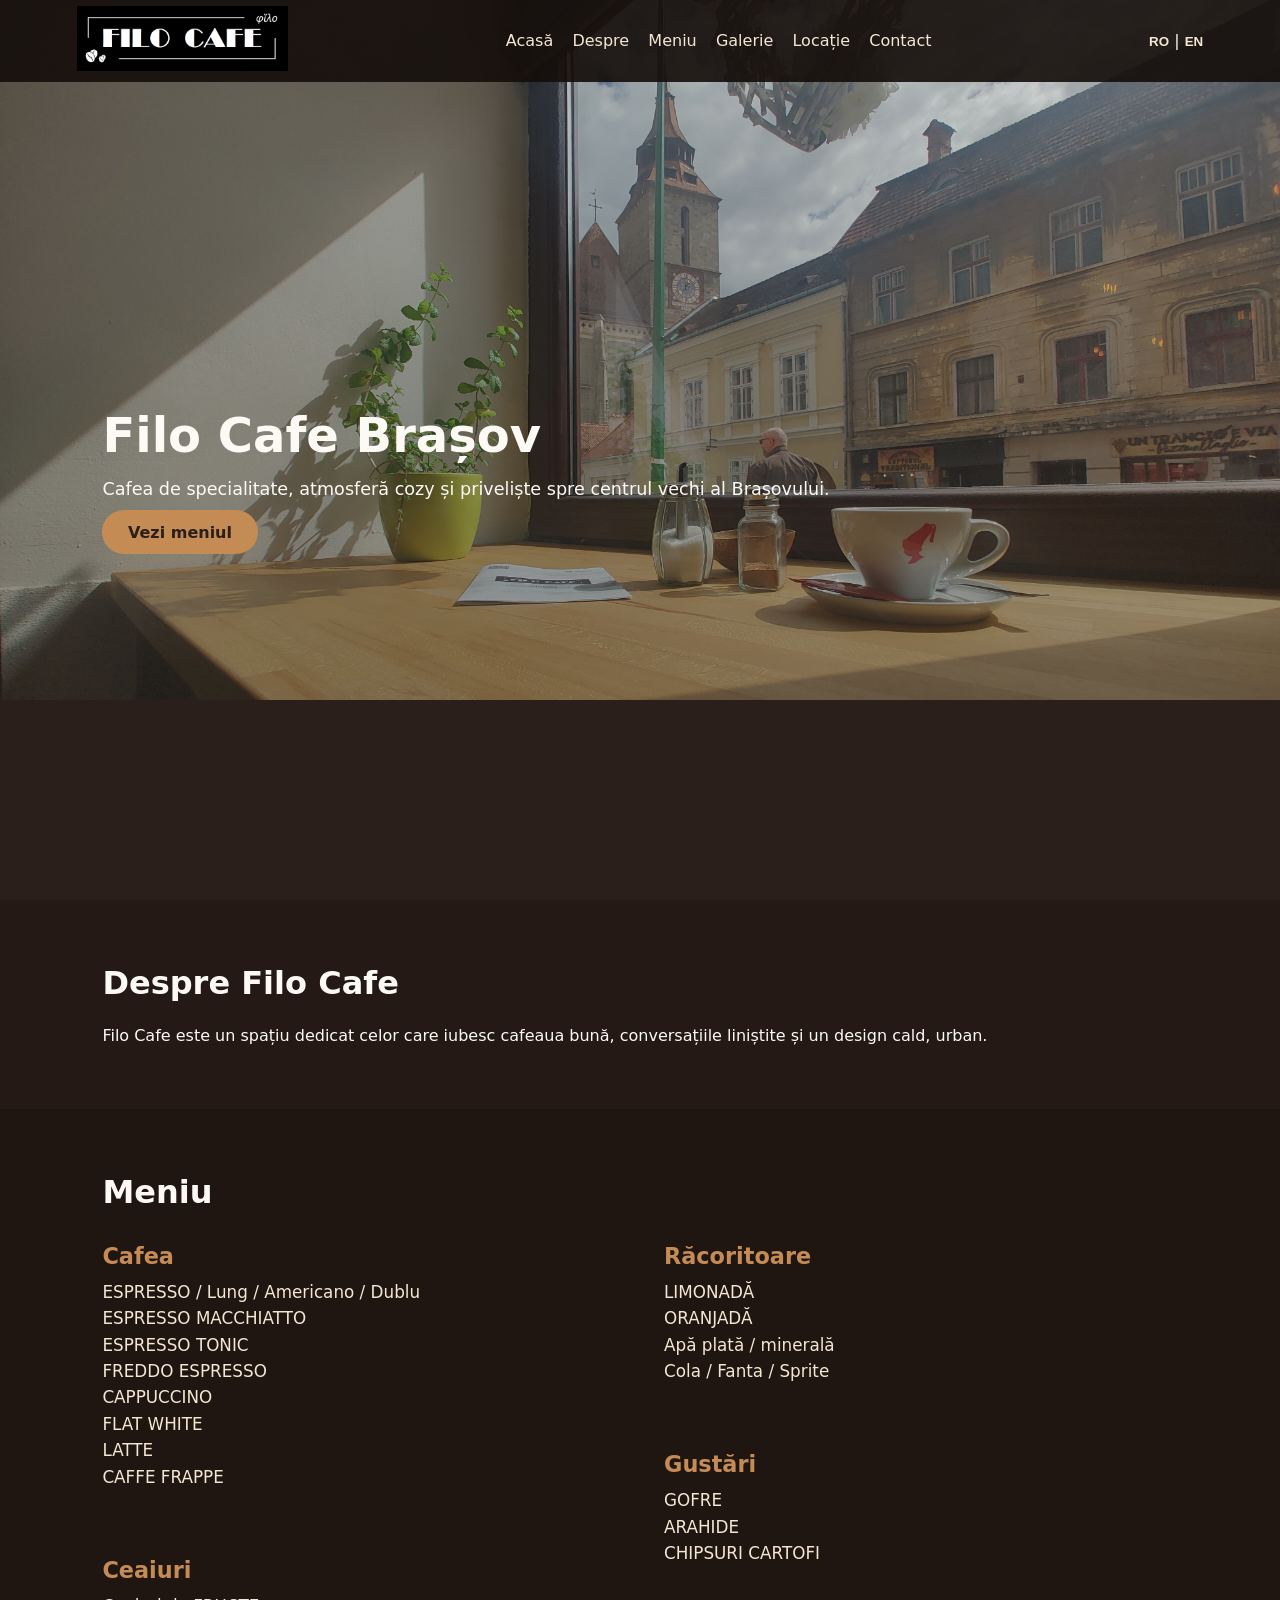
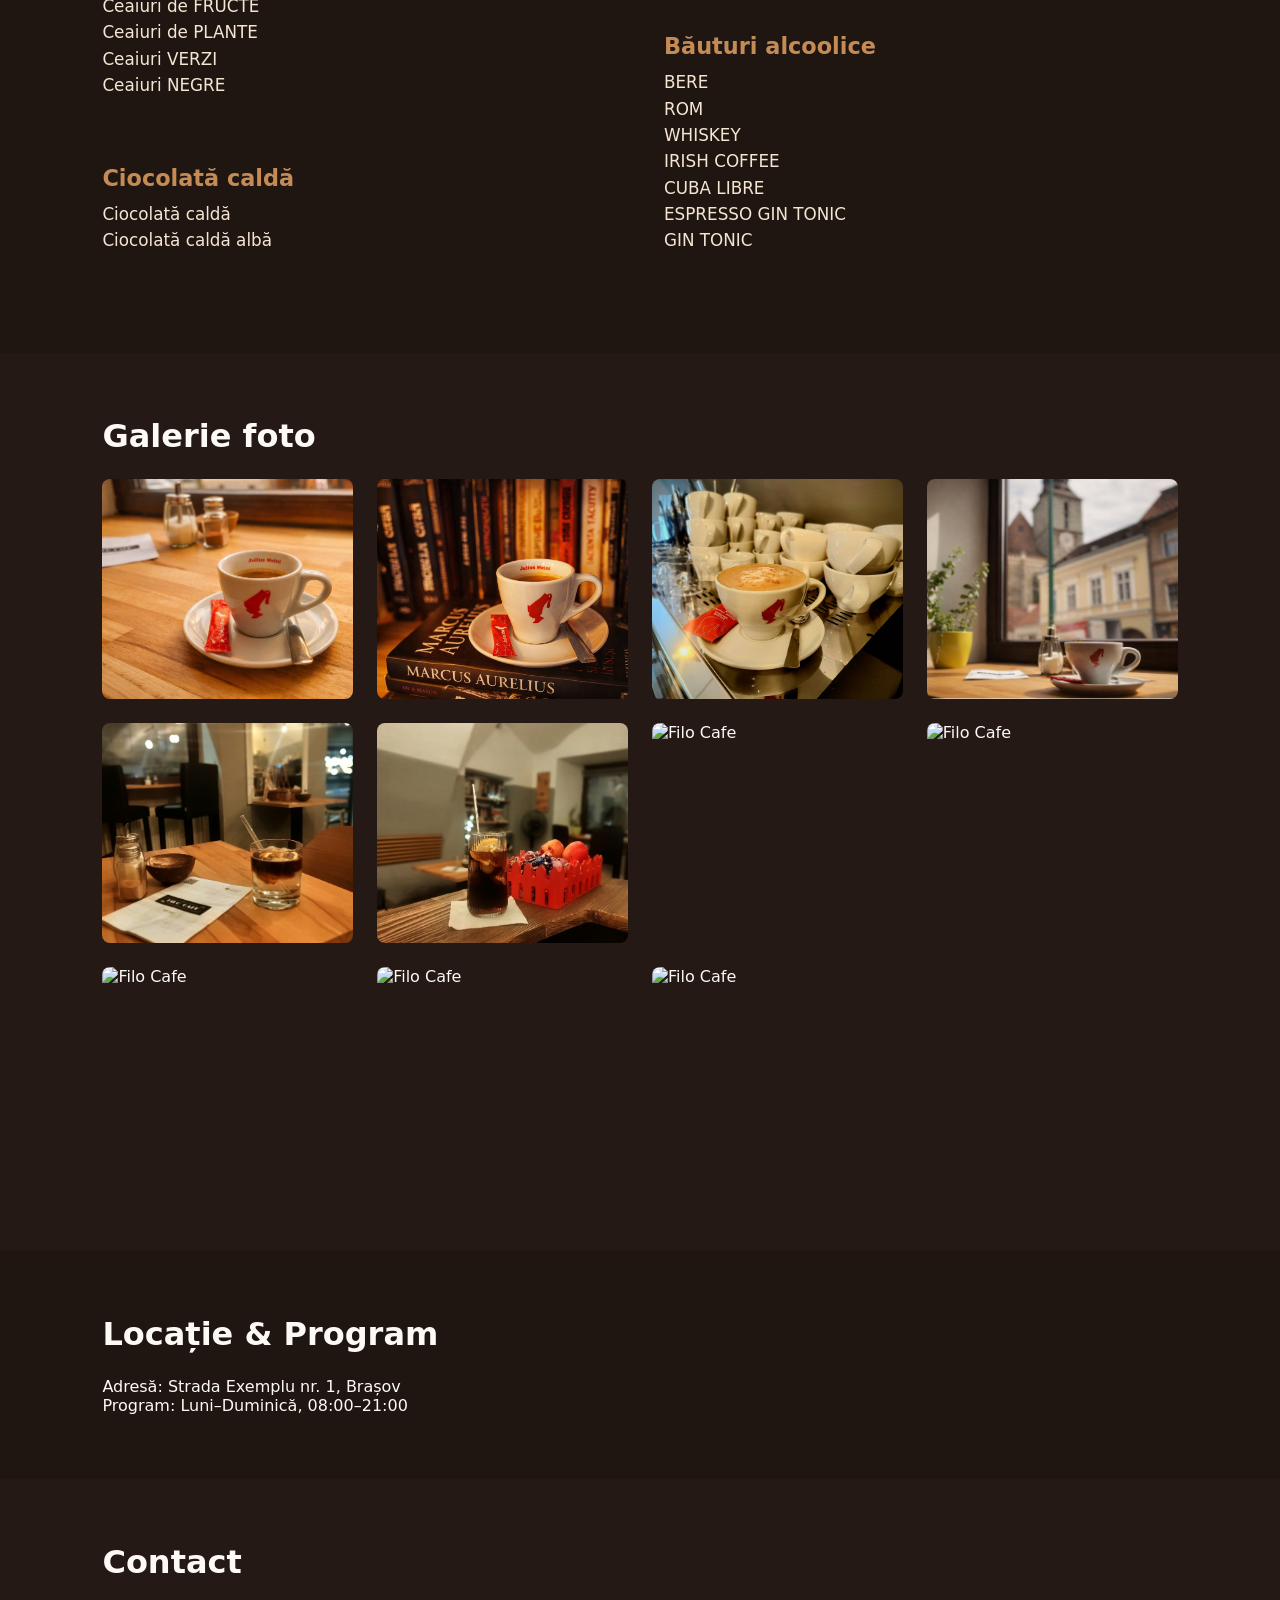
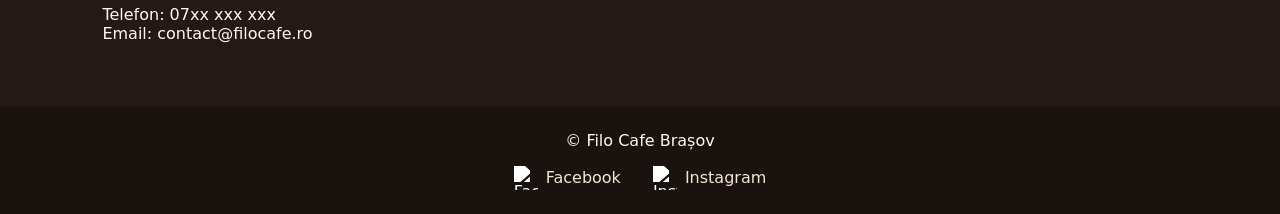
==== index.html @ 7cdb4937 "Add files via upload" ====
<!DOCTYPE html>
<html lang="ro">
<head>
  <meta charset="UTF-8">
  <title>Filo Cafe Brașov</title>
  <meta name="viewport" content="width=device-width, initial-scale=1.0">
  <link rel="stylesheet" href="style.css">
</head>

<body>
  <!-- NAVBAR -->
  <header class="navbar">
    <div class="logo">
      <img src="logo.png" alt="Filo Cafe">
    </div>

    <nav>
      <ul>
        <li><a href="#hero" data-i18n="nav_home">Acasă</a></li>
        <li><a href="#about" data-i18n="nav_about">Despre</a></li>
        <li><a href="#menu" data-i18n="nav_menu">Meniu</a></li>
        <li><a href="#gallery" data-i18n="nav_gallery">Galerie</a></li>
        <li><a href="#location" data-i18n="nav_location">Locație</a></li>
        <li><a href="#contact" data-i18n="nav_contact">Contact</a></li>
      </ul>
    </nav>

    <div class="lang-switch">
      <button id="lang-ro">RO</button> |
      <button id="lang-en">EN</button>
    </div>
  </header>

  <!-- HERO -->
  <section id="hero" class="hero">
    <div class="hero-content">
      <h1 data-i18n="hero_title">Filo Cafe Brașov</h1>
      <p data-i18n="hero_subtitle">
        Cafea de specialitate, atmosferă cozy și priveliște spre centrul vechi al Brașovului.
      </p>
      <a href="#menu" class="btn" data-i18n="cta_button">Vezi meniul</a>
    </div>
  </section>

  <!-- DESPRE -->
  <section id="about" class="section">
    <h2 data-i18n="about_title">Despre Filo Cafe</h2>
    <p data-i18n="about_text">
      Filo Cafe este un spațiu dedicat celor care iubesc cafeaua bună, conversațiile liniștite
      și un design cald, urban.
    </p>
  </section>

  <!-- MENIU — COMPLET, PE DOUĂ COLOANE -->
  <section id="menu" class="section">
    <h2 data-i18n="menu_title">Meniu</h2>

    <div class="menu-columns">

      <!-- COLONNA 1 -->
      <div class="menu-column">

        <!-- CAFEA -->
        <div class="menu-category">
          <h3 data-i18n="menu_coffee">Cafea</h3>
          <ul>
            <li data-i18n="coffee_espresso">ESPRESSO / Lung / Americano / Dublu</li>
            <li data-i18n="coffee_macchiato">ESPRESSO MACCHIATTO</li>
            <li data-i18n="coffee_tonic">ESPRESSO TONIC</li>
            <li data-i18n="coffee_freddo">FREDDO ESPRESSO</li>
            <li data-i18n="coffee_cappuccino">CAPPUCCINO</li>
            <li data-i18n="coffee_flatwhite">FLAT WHITE</li>
            <li data-i18n="coffee_latte">LATTE</li>
            <li data-i18n="coffee_frappe">CAFFE FRAPPE</li>
          </ul>
        </div>

        <!-- CEAIURI -->
        <div class="menu-category">
          <h3 data-i18n="menu_tea">Ceaiuri</h3>
          <ul>
            <li data-i18n="tea_fruit">Ceaiuri de FRUCTE</li>
            <li data-i18n="tea_plants">Ceaiuri de PLANTE</li>
            <li data-i18n="tea_green">Ceaiuri VERZI</li>
            <li data-i18n="tea_black">Ceaiuri NEGRE</li>
          </ul>
        </div>

        <!-- CIOCOLATA CALDA -->
        <div class="menu-category">
          <h3 data-i18n="menu_chocolate">Ciocolată caldă</h3>
          <ul>
            <li data-i18n="choc_normal">Ciocolată caldă</li>
            <li data-i18n="choc_white">Ciocolată caldă albă</li>
          </ul>
        </div>

      </div>

      <!-- COLONNA 2 -->
      <div class="menu-column">

        <!-- RACORITOARE -->
        <div class="menu-category">
          <h3 data-i18n="menu_softdrinks">Răcoritoare</h3>
          <ul>
            <li data-i18n="soft_lemonade">LIMONADĂ</li>
            <li data-i18n="soft_orange">ORANJADĂ</li>
            <li data-i18n="soft_water">Apă plată / minerală</li>
            <li data-i18n="soft_soda">Cola / Fanta / Sprite</li>
          </ul>
        </div>

        <!-- GUSTARI -->
        <div class="menu-category">
          <h3 data-i18n="menu_snacks">Gustări</h3>
          <ul>
            <li data-i18n="snack_gofre">GOFRE</li>
            <li data-i18n="snack_arahide">ARAHIDE</li>
            <li data-i18n="snack_chips">CHIPSURI CARTOFI</li>
          </ul>
        </div>

        <!-- BAUTURI ALCOOLICE -->
        <div class="menu-category">
          <h3 data-i18n="menu_alcohol">Băuturi alcoolice</h3>
          <ul>
            <li data-i18n="alcohol_beer">BERE</li>
            <li data-i18n="alcohol_rum">ROM</li>
            <li data-i18n="alcohol_whiskey">WHISKEY</li>
            <li data-i18n="alcohol_irishcoffee">IRISH COFFEE</li>
            <li data-i18n="alcohol_cubalibre">CUBA LIBRE</li>
            <li data-i18n="alcohol_espressogintonic">ESPRESSO GIN TONIC</li>
            <li data-i18n="alcohol_gintonic">GIN TONIC</li>
          </ul>
        </div>

      </div>

    </div>
  </section>

  <!-- GALERIE -->
  <section id="gallery" class="section">
    <h2 data-i18n="gallery_title">Galerie foto</h2>

    <div class="gallery-grid">
      <img src="gallery1.jpg" class="gallery-item" alt="Filo Cafe">
      <img src="gallery2.jpg" class="gallery-item" alt="Filo Cafe">
      <img src="gallery3.jpg" class="gallery-item" alt="Filo Cafe">
      <img src="gallery4.jpg" class="gallery-item" alt="Filo Cafe">
      <img src="gallery5.jpg" class="gallery-item" alt="Filo Cafe">
      <img src="gallery6.jpg" class="gallery-item" alt="Filo Cafe">
      <img src="gallery7.jpg" class="gallery-item" alt="Filo Cafe">
      <img src="gallery8.jpg" class="gallery-item" alt="Filo Cafe">
      <img src="gallery9.jpg" class="gallery-item" alt="Filo Cafe">
      <img src="gallery10.jpg" class="gallery-item" alt="Filo Cafe">
      <img src="gallery11.jpg" class="gallery-item" alt="Filo Cafe">
    </div>

    <div id="lightbox" class="lightbox">
      <img id="lightbox-img" src="" alt="">
    </div>
  </section>

  <!-- LOCAȚIE -->
  <section id="location" class="section">
    <h2 data-i18n="location_title">Locație & Program</h2>
    <p data-i18n="location_address">Adresă: Strada Exemplu nr. 1, Brașov</p>
    <p data-i18n="location_schedule">Program: Luni–Duminică, 08:00–21:00</p>
  </section>

  <!-- CONTACT -->
  <section id="contact" class="section">
    <h2 data-i18n="contact_title">Contact</h2>
    <p data-i18n="contact_phone">Telefon: 07xx xxx xxx</p>
    <p data-i18n="contact_email">Email: contact@filocafe.ro</p>
  </section>

  <!-- FOOTER -->
  <footer class="footer">
    <p>&copy; Filo Cafe Brașov</p>

    <div class="social-links">
      <a href="https://facebook.com/filocafe" target="_blank" class="social-icon">
        <img src="facebook.png" alt="Facebook">
        <span data-i18n="social_facebook">Facebook</span>
      </a>

      <a href="https://instagram.com/filocafe" target="_blank" class="social-icon">
        <img src="instagram.png" alt="Instagram">
        <span data-i18n="social_instagram">Instagram</span>
      </a>
    </div>
  </footer>

  <script src="script.js"></script>
</body>
</html>
---- style.css ----
:root {
  --espresso: #2a1f1a;
  --caramel: #c58b55;
  --crema: #f5e6d3;
  --text: #fdfaf5;
}

* {
  margin: 0;
  padding: 0;
  box-sizing: border-box;
}

body {
  font-family: system-ui, sans-serif;
  background: var(--espresso);
  color: var(--text);
}

/* NAVBAR � �nal?ime redusa */
.navbar {
  position: fixed;
  top: 0;
  width: 100%;
  padding: 0.4rem 6vw;
  display: flex;
  justify-content: space-between;
  align-items: center;
  background: rgba(20, 14, 10, 0.9);
  z-index: 100;
}

.logo img {
  height: 65px;
}

.navbar ul {
  list-style: none;
  display: flex;
  gap: 1.2rem;
}

.navbar a {
  color: var(--crema);
  text-decoration: none;
  font-weight: 500;
}

.navbar a:hover {
  color: var(--caramel);
}

/* LIMBA */
.lang-switch button {
  background: none;
  border: none;
  color: var(--crema);
  font-weight: 600;
  cursor: pointer;
}

.lang-switch button:hover {
  color: var(--caramel);
}

/* HERO � fotografia vizibila �n totalitate */
.hero {
  min-height: 100vh;
  padding: 7rem 8vw 4rem;
  display: flex;
  align-items: center;

  background: linear-gradient(
      rgba(42, 31, 26, 0.20),
      rgba(42, 31, 26, 0.45)
    ),
    url('background.jpg') top center / contain no-repeat;

  background-size: contain;
  background-position: top center;
}

.hero h1 {
  font-size: 3rem;
  margin-bottom: 1rem;
}

.hero p {
  font-size: 1.1rem;
  margin-bottom: 1.5rem;
}

.btn {
  padding: 0.8rem 1.6rem;
  background: var(--caramel);
  color: var(--espresso);
  text-decoration: none;
  font-weight: 600;
  border-radius: 999px;
}

/* SEC?IUNI */
.section {
  padding: 4rem 8vw;
  background: #1f1612;
}

.section:nth-of-type(even) {
  background: #241914;
}

.section h2 {
  font-size: 2rem;
  margin-bottom: 1.5rem;
}

/* MENIU � stil existent */
.menu-category {
  margin-bottom: 2rem;
}

.menu-category h3 {
  margin-bottom: 0.8rem;
  font-size: 1.4rem;
  color: var(--caramel);
}

.menu-category ul {
  list-style: none;
  padding-left: 0;
}

.menu-category ul li {
  margin-bottom: 0.4rem;
  font-size: 1.05rem;
  color: var(--crema);
}

/* GALERIE */
.gallery-grid {
  display: grid;
  grid-template-columns: repeat(auto-fit, minmax(250px, 1fr));
  gap: 1.5rem;
}

.gallery-item {
  width: 100%;
  height: 220px;
  object-fit: cover;
  border-radius: 8px;
  cursor: pointer;
  transition: transform 0.3s ease;
}

.gallery-item:hover {
  transform: scale(1.03);
}

.lightbox {
  position: fixed;
  top: 0;
  left: 0;
  width: 100%;
  height: 100%;
  background: rgba(0,0,0,0.85);
  display: none;
  justify-content: center;
  align-items: center;
  z-index: 999;
}

.lightbox img {
  max-width: 90%;
  max-height: 90%;
  border-radius: 10px;
}

/* FOOTER */
.footer {
  text-align: center;
  padding: 1.5rem 0;
  background: #1a120e;
}

.social-links {
  margin-top: 1rem;
  display: flex;
  justify-content: center;
  gap: 2rem;
}

.social-icon {
  display: flex;
  align-items: center;
  gap: 0.5rem;
  text-decoration: none;
  color: var(--crema);
  font-weight: 500;
}

.social-icon img {
  height: 24px;
  width: 24px;
  filter: brightness(0) invert(1);
  transition: transform 0.2s ease;
}

.social-icon:hover img {
  transform: scale(1.15);
}

.social-icon:hover span {
  color: var(--caramel);
}

/* MENIU �N DOUA COLOANE � ADAUGAT FARA SA MODIFIC STRUCTURA EXISTENTA */
.menu-columns {
  display: grid;
  grid-template-columns: repeat(2, 1fr);
  gap: 3rem;
  margin-top: 2rem;
}

.menu-column {
  display: flex;
  flex-direction: column;
  gap: 2rem;
}

/* RESPONSIVE */
@media (max-width: 768px) {
  .menu-columns {
    grid-template-columns: 1fr;
  }
}
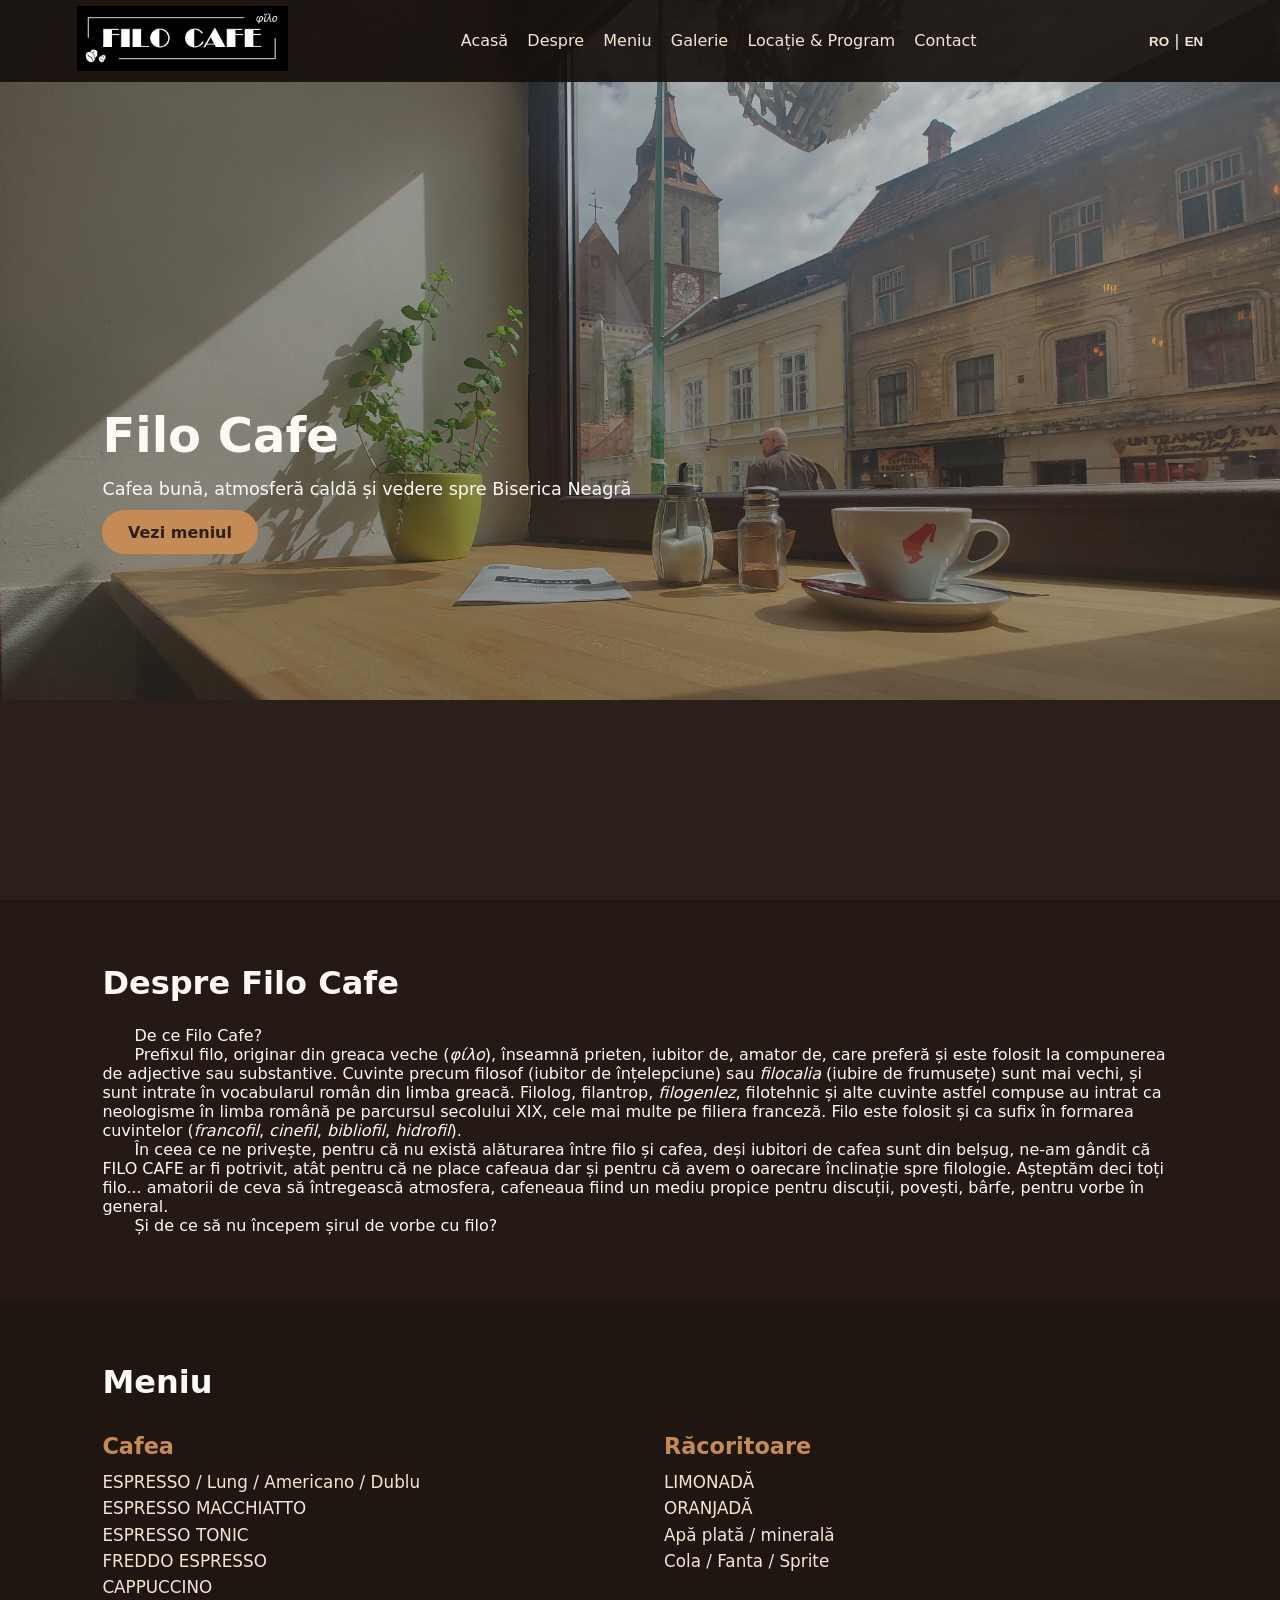
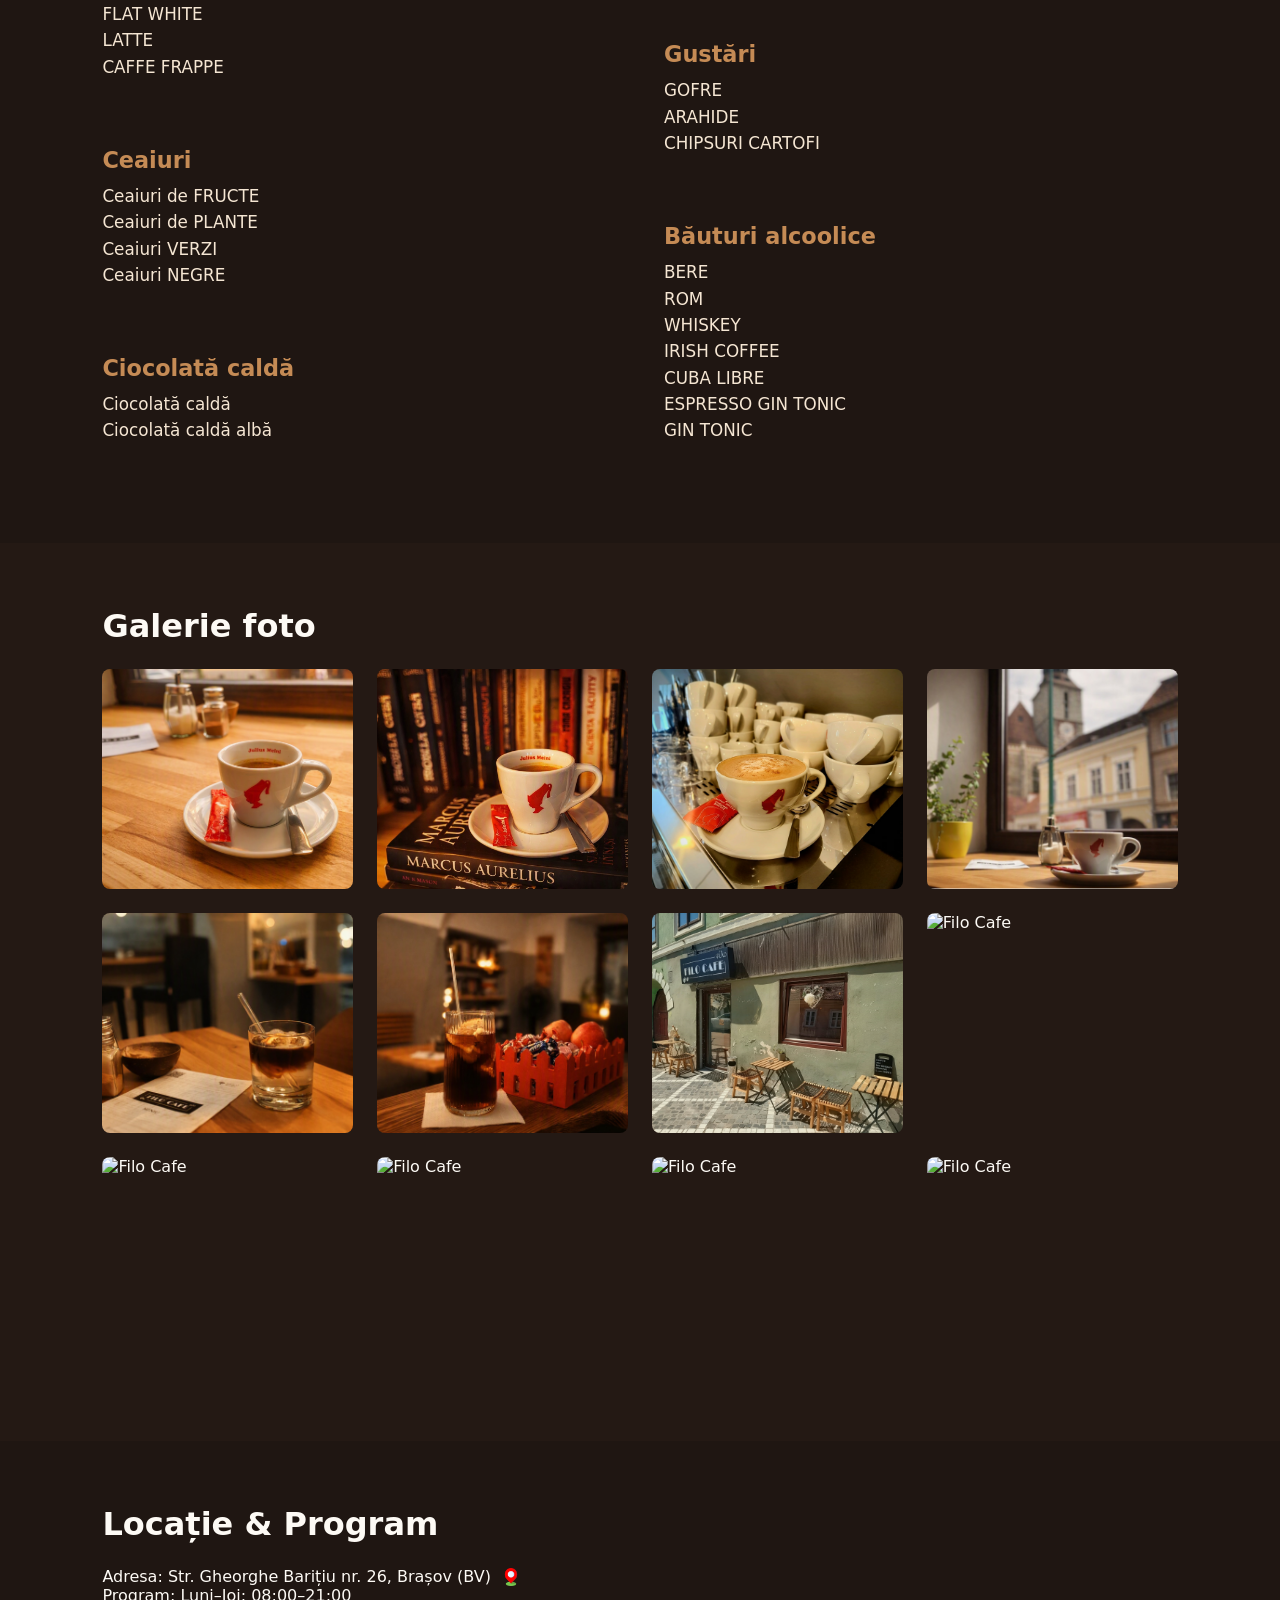
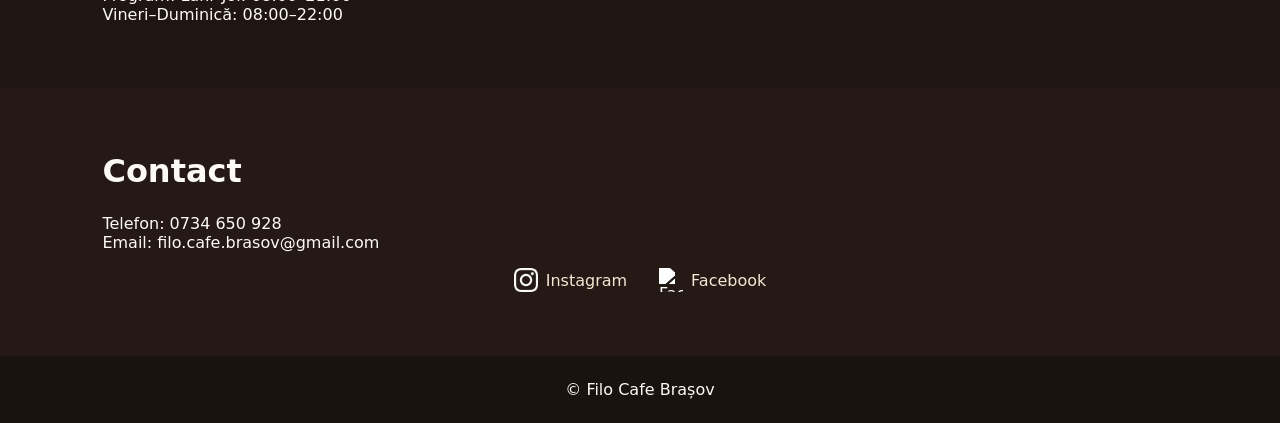
==== commit a5672501: "Add files via upload update site" ====
--- a/index.html
+++ b/index.html
@@ -1,199 +1,252 @@
 <!DOCTYPE html>
 <html lang="ro">
+
 <head>
-  <meta charset="UTF-8">
-  <title>Filo Cafe Brașov</title>
-  <meta name="viewport" content="width=device-width, initial-scale=1.0">
-  <link rel="stylesheet" href="style.css">
+<meta charset="UTF-8">
+<title>Filo Cafe Brașov</title>
+<meta name="viewport" content="width=device-width, initial-scale=1.0">
+<link rel="stylesheet" href="style.css">
+
+<style>
+    .about-text p {
+        text-indent: 2em; /* păstrează aliniatele exact ca în document */
+    }
+</style>
 </head>
 
 <body>
-  <!-- NAVBAR -->
-  <header class="navbar">
+
+<!-- NAVBAR -->
+<header class="navbar">
     <div class="logo">
-      <img src="logo.png" alt="Filo Cafe">
+        <img src="logo.png" alt="Filo Cafe">
     </div>
 
     <nav>
-      <ul>
-        <li><a href="#hero" data-i18n="nav_home">Acasă</a></li>
-        <li><a href="#about" data-i18n="nav_about">Despre</a></li>
-        <li><a href="#menu" data-i18n="nav_menu">Meniu</a></li>
-        <li><a href="#gallery" data-i18n="nav_gallery">Galerie</a></li>
-        <li><a href="#location" data-i18n="nav_location">Locație</a></li>
-        <li><a href="#contact" data-i18n="nav_contact">Contact</a></li>
-      </ul>
+        <ul>
+            <li><a href="#hero" data-i18n="nav_home">Acasă</a></li>
+            <li><a href="#about" data-i18n="nav_about">Despre</a></li>
+            <li><a href="#menu" data-i18n="nav_menu">Meniu</a></li>
+            <li><a href="#gallery" data-i18n="nav_gallery">Galerie</a></li>
+            <li><a href="#location" data-i18n="nav_location">Locație & Program</a></li>
+            <li><a href="#contact" data-i18n="nav_contact">Contact</a></li>
+        </ul>
     </nav>
 
     <div class="lang-switch">
-      <button id="lang-ro">RO</button> |
-      <button id="lang-en">EN</button>
-    </div>
-  </header>
-
-  <!-- HERO -->
-  <section id="hero" class="hero">
+        <button id="lang-ro">RO</button> |
+        <button id="lang-en">EN</button>
+    </div>
+</header>
+
+<!-- HERO -->
+<section id="hero" class="hero">
     <div class="hero-content">
-      <h1 data-i18n="hero_title">Filo Cafe Brașov</h1>
-      <p data-i18n="hero_subtitle">
-        Cafea de specialitate, atmosferă cozy și priveliște spre centrul vechi al Brașovului.
-      </p>
-      <a href="#menu" class="btn" data-i18n="cta_button">Vezi meniul</a>
-    </div>
-  </section>
-
-  <!-- DESPRE -->
-  <section id="about" class="section">
+        <h1 data-i18n="hero_title">Filo Cafe</h1>
+        <p data-i18n="hero_subtitle">Cafea bună, atmosferă caldă și vedere spre Biserica Neagră</p>
+        <a href="#menu" class="btn" data-i18n="cta_button">Vezi meniul</a>
+    </div>
+</section>
+
+<!-- DESPRE (fără data-i18n, pentru a nu fi tradus automat) -->
+<section id="about" class="section">
     <h2 data-i18n="about_title">Despre Filo Cafe</h2>
-    <p data-i18n="about_text">
-      Filo Cafe este un spațiu dedicat celor care iubesc cafeaua bună, conversațiile liniștite
-      și un design cald, urban.
+
+    <!-- TEXT ROMÂNĂ -->
+    <div id="about-text-ro" class="about-text">
+
+        <p>De ce Filo Cafe?</p>
+
+        <p>
+            Prefixul filo, originar din greaca veche (<i>φίλο</i>), înseamnă prieten, iubitor de, amator de, care preferă și este folosit la compunerea de adjective sau substantive.
+            Cuvinte precum filosof (iubitor de înțelepciune) sau <i>filocalia</i> (iubire de frumusețe) sunt mai vechi, și sunt intrate în vocabularul român din limba greacă.
+            Filolog, filantrop, <i>filogenlez</i>, filotehnic și alte cuvinte astfel compuse au intrat ca neologisme în limba română pe parcursul secolului XIX, cele mai multe pe filiera franceză.
+            Filo este folosit și ca sufix în formarea cuvintelor (<i>francofil</i>, <i>cinefil</i>, <i>bibliofil</i>, <i>hidrofil</i>).
+        </p>
+
+        <p>
+            În ceea ce ne privește, pentru că nu există alăturarea între filo și cafea, deși iubitori de cafea sunt din belșug, ne-am gândit că FILO CAFE ar fi potrivit,
+            atât pentru că ne place cafeaua dar și pentru că avem o oarecare înclinație spre filologie.
+            Așteptăm deci toți filo... amatorii de ceva să întregească atmosfera, cafeneaua fiind un mediu propice pentru discuții, povești, bârfe, pentru vorbe în general.
+        </p>
+
+        <p>
+            Și de ce să nu începem șirul de vorbe cu filo?
+        </p>
+
+    </div>
+
+    <!-- TEXT ENGLEZĂ -->
+    <div id="about-text-en" class="about-text" style="display:none;">
+
+        <p>Why Filo Cafe?</p>
+
+        <p>
+            The prefix philo (filo in Romanian), originating from ancient Greek (<i>φῐλο</i>), means friend of, lover of, who prefers and is used to compose adjectives or nouns.
+            Words such as philosopher (lover of wisdom) or <i>philolocalia</i> (love for beauty) are older, and entered the Romanian vocabulary from the old Greek language.
+            Philologist, philanthropist, philogerman, philotechnic and other words thus composed entered the Romanian language as neologisms during the 19th century, most of them primarily from French.
+            Philo is also used as a suffix in the formation of words (<i>francophile</i>, <i>cinephile</i>, <i>bibliophile</i>, <i>hydrophile</i>).
+        </p>
+
+        <p>
+            As far as we’re concerned, because the words philo and coffee never met to form a word, although coffee lovers are plentiful, we thought that FILO CAFE would be appropriate,
+            both because we like coffee but also because we have a certain inclination towards philology.
+            So we hope all the philo... lovers to join us and complete the atmosphere, the café being a conducive environment for discussions, stories, gossip, and conversation in general.
+        </p>
+
+        <p>
+            And why not start the conversation with Filo?
+        </p>
+
+    </div>
+
+</section>
+
+<!-- MENIU -->
+<section id="menu" class="section">
+    <h2 data-i18n="menu_title">Meniu</h2>
+
+    <div class="menu-columns">
+
+        <div class="menu-column">
+            <div class="menu-category">
+                <h3 data-i18n="menu_coffee">Cafea</h3>
+                <ul>
+                    <li data-i18n="coffee_espresso">ESPRESSO / Lung / Americano / Dublu</li>
+                    <li data-i18n="coffee_macchiato">ESPRESSO MACCHIATTO</li>
+                    <li data-i18n="coffee_tonic">ESPRESSO TONIC</li>
+                    <li data-i18n="coffee_freddo">FREDDO ESPRESSO</li>
+                    <li data-i18n="coffee_cappuccino">CAPPUCCINO</li>
+                    <li data-i18n="coffee_flatwhite">FLAT WHITE</li>
+                    <li data-i18n="coffee_latte">LATTE</li>
+                    <li data-i18n="coffee_frappe">CAFFE FRAPPE</li>
+                </ul>
+            </div>
+
+            <div class="menu-category">
+                <h3 data-i18n="menu_tea">Ceaiuri</h3>
+                <ul>
+                    <li data-i18n="tea_fruit">Ceaiuri de FRUCTE</li>
+                    <li data-i18n="tea_plants">Ceaiuri de PLANTE</li>
+                    <li data-i18n="tea_green">Ceaiuri VERZI</li>
+                    <li data-i18n="tea_black">Ceaiuri NEGRE</li>
+                </ul>
+            </div>
+
+            <div class="menu-category">
+                <h3 data-i18n="menu_chocolate">Ciocolată caldă</h3>
+                <ul>
+                    <li data-i18n="choc_normal">Ciocolată caldă</li>
+                    <li data-i18n="choc_white">Ciocolată caldă albă</li>
+                </ul>
+            </div>
+        </div>
+
+        <div class="menu-column">
+            <div class="menu-category">
+                <h3 data-i18n="menu_softdrinks">Răcoritoare</h3>
+                <ul>
+                    <li data-i18n="soft_lemonade">LIMONADĂ</li>
+                    <li data-i18n="soft_orange">ORANJADĂ</li>
+                    <li data-i18n="soft_water">Apă plată / minerală</li>
+                    <li data-i18n="soft_soda">Cola / Fanta / Sprite</li>
+                </ul>
+            </div>
+
+            <div class="menu-category">
+                <h3 data-i18n="menu_snacks">Gustări</h3>
+                <ul>
+                    <li data-i18n="snack_gofre">GOFRE</li>
+                    <li data-i18n="snack_arahide">ARAHIDE</li>
+                    <li data-i18n="snack_chips">CHIPSURI CARTOFI</li>
+                </ul>
+            </div>
+
+            <div class="menu-category">
+                <h3 data-i18n="menu_alcohol">Băuturi alcoolice</h3>
+                <ul>
+                    <li data-i18n="alcohol_beer">BERE</li>
+                    <li data-i18n="alcohol_rum">ROM</li>
+                    <li data-i18n="alcohol_whiskey">WHISKEY</li>
+                    <li data-i18n="alcohol_irishcoffee">IRISH COFFEE</li>
+                    <li data-i18n="alcohol_cubalibre">CUBA LIBRE</li>
+                    <li data-i18n="alcohol_espressogintonic">ESPRESSO GIN TONIC</li>
+                    <li data-i18n="alcohol_gintonic">GIN TONIC</li>
+                </ul>
+            </div>
+        </div>
+
+    </div>
+</section>
+
+<!-- GALERIE -->
+<section id="gallery" class="section">
+    <h2 data-i18n="gallery_title">Galerie foto</h2>
+
+    <div class="gallery-grid">
+        <img src="gallery1.jpg" class="gallery-item" alt="Filo Cafe">
+        <img src="gallery2.jpg" class="gallery-item" alt="Filo Cafe">
+        <img src="gallery3.jpg" class="gallery-item" alt="Filo Cafe">
+        <img src="gallery4.jpg" class="gallery-item" alt="Filo Cafe">
+        <img src="gallery5.jpg" class="gallery-item" alt="Filo Cafe">
+        <img src="gallery6.jpg" class="gallery-item" alt="Filo Cafe">
+        <img src="gallery7.jpg" class="gallery-item" alt="Filo Cafe">
+        <img src="gallery8.jpg" class="gallery-item" alt="Filo Cafe">
+        <img src="gallery9.jpg" class="gallery-item" alt="Filo Cafe">
+        <img src="gallery10.jpg" class="gallery-item" alt="Filo Cafe">
+        <img src="gallery11.jpg" class="gallery-item" alt="Filo Cafe">
+        <img src="gallery12.jpg" class="gallery-item" alt="Filo Cafe">
+    </div>
+
+    <div id="lightbox" class="lightbox">
+        <img id="lightbox-img" src="" alt="">
+    </div>
+</section>
+
+<!-- LOCAȚIE & PROGRAM -->
+<section id="location" class="section">
+    <h2 data-i18n="location_title">Locație & Program</h2>
+
+    <p data-i18n="location_address">
+    Adresa: Str. Gheorghe Barițiu nr. 26, Brașov (BV)
+    <a href="https://maps.app.goo.gl/Z9EzxRxtNqgg6wt87" target="_blank">
+        <img src="location.png" alt="Locație" style="width:18px; vertical-align:middle; margin-left:6px;">
+    </a>
+</p>
+
+
+    <p data-i18n="location_schedule">
+        Program: Luni–Joi: 08:00–21:00<br>
+        Vineri–Duminică: 08:00–22:00
     </p>
-  </section>
-
-  <!-- MENIU — COMPLET, PE DOUĂ COLOANE -->
-  <section id="menu" class="section">
-    <h2 data-i18n="menu_title">Meniu</h2>
-
-    <div class="menu-columns">
-
-      <!-- COLONNA 1 -->
-      <div class="menu-column">
-
-        <!-- CAFEA -->
-        <div class="menu-category">
-          <h3 data-i18n="menu_coffee">Cafea</h3>
-          <ul>
-            <li data-i18n="coffee_espresso">ESPRESSO / Lung / Americano / Dublu</li>
-            <li data-i18n="coffee_macchiato">ESPRESSO MACCHIATTO</li>
-            <li data-i18n="coffee_tonic">ESPRESSO TONIC</li>
-            <li data-i18n="coffee_freddo">FREDDO ESPRESSO</li>
-            <li data-i18n="coffee_cappuccino">CAPPUCCINO</li>
-            <li data-i18n="coffee_flatwhite">FLAT WHITE</li>
-            <li data-i18n="coffee_latte">LATTE</li>
-            <li data-i18n="coffee_frappe">CAFFE FRAPPE</li>
-          </ul>
-        </div>
-
-        <!-- CEAIURI -->
-        <div class="menu-category">
-          <h3 data-i18n="menu_tea">Ceaiuri</h3>
-          <ul>
-            <li data-i18n="tea_fruit">Ceaiuri de FRUCTE</li>
-            <li data-i18n="tea_plants">Ceaiuri de PLANTE</li>
-            <li data-i18n="tea_green">Ceaiuri VERZI</li>
-            <li data-i18n="tea_black">Ceaiuri NEGRE</li>
-          </ul>
-        </div>
-
-        <!-- CIOCOLATA CALDA -->
-        <div class="menu-category">
-          <h3 data-i18n="menu_chocolate">Ciocolată caldă</h3>
-          <ul>
-            <li data-i18n="choc_normal">Ciocolată caldă</li>
-            <li data-i18n="choc_white">Ciocolată caldă albă</li>
-          </ul>
-        </div>
-
-      </div>
-
-      <!-- COLONNA 2 -->
-      <div class="menu-column">
-
-        <!-- RACORITOARE -->
-        <div class="menu-category">
-          <h3 data-i18n="menu_softdrinks">Răcoritoare</h3>
-          <ul>
-            <li data-i18n="soft_lemonade">LIMONADĂ</li>
-            <li data-i18n="soft_orange">ORANJADĂ</li>
-            <li data-i18n="soft_water">Apă plată / minerală</li>
-            <li data-i18n="soft_soda">Cola / Fanta / Sprite</li>
-          </ul>
-        </div>
-
-        <!-- GUSTARI -->
-        <div class="menu-category">
-          <h3 data-i18n="menu_snacks">Gustări</h3>
-          <ul>
-            <li data-i18n="snack_gofre">GOFRE</li>
-            <li data-i18n="snack_arahide">ARAHIDE</li>
-            <li data-i18n="snack_chips">CHIPSURI CARTOFI</li>
-          </ul>
-        </div>
-
-        <!-- BAUTURI ALCOOLICE -->
-        <div class="menu-category">
-          <h3 data-i18n="menu_alcohol">Băuturi alcoolice</h3>
-          <ul>
-            <li data-i18n="alcohol_beer">BERE</li>
-            <li data-i18n="alcohol_rum">ROM</li>
-            <li data-i18n="alcohol_whiskey">WHISKEY</li>
-            <li data-i18n="alcohol_irishcoffee">IRISH COFFEE</li>
-            <li data-i18n="alcohol_cubalibre">CUBA LIBRE</li>
-            <li data-i18n="alcohol_espressogintonic">ESPRESSO GIN TONIC</li>
-            <li data-i18n="alcohol_gintonic">GIN TONIC</li>
-          </ul>
-        </div>
-
-      </div>
-
-    </div>
-  </section>
-
-  <!-- GALERIE -->
-  <section id="gallery" class="section">
-    <h2 data-i18n="gallery_title">Galerie foto</h2>
-
-    <div class="gallery-grid">
-      <img src="gallery1.jpg" class="gallery-item" alt="Filo Cafe">
-      <img src="gallery2.jpg" class="gallery-item" alt="Filo Cafe">
-      <img src="gallery3.jpg" class="gallery-item" alt="Filo Cafe">
-      <img src="gallery4.jpg" class="gallery-item" alt="Filo Cafe">
-      <img src="gallery5.jpg" class="gallery-item" alt="Filo Cafe">
-      <img src="gallery6.jpg" class="gallery-item" alt="Filo Cafe">
-      <img src="gallery7.jpg" class="gallery-item" alt="Filo Cafe">
-      <img src="gallery8.jpg" class="gallery-item" alt="Filo Cafe">
-      <img src="gallery9.jpg" class="gallery-item" alt="Filo Cafe">
-      <img src="gallery10.jpg" class="gallery-item" alt="Filo Cafe">
-      <img src="gallery11.jpg" class="gallery-item" alt="Filo Cafe">
-    </div>
-
-    <div id="lightbox" class="lightbox">
-      <img id="lightbox-img" src="" alt="">
-    </div>
-  </section>
-
-  <!-- LOCAȚIE -->
-  <section id="location" class="section">
-    <h2 data-i18n="location_title">Locație & Program</h2>
-    <p data-i18n="location_address">Adresă: Strada Exemplu nr. 1, Brașov</p>
-    <p data-i18n="location_schedule">Program: Luni–Duminică, 08:00–21:00</p>
-  </section>
-
-  <!-- CONTACT -->
-  <section id="contact" class="section">
+</section>
+
+<!-- CONTACT -->
+<section id="contact" class="section">
     <h2 data-i18n="contact_title">Contact</h2>
-    <p data-i18n="contact_phone">Telefon: 07xx xxx xxx</p>
-    <p data-i18n="contact_email">Email: contact@filocafe.ro</p>
-  </section>
-
-  <!-- FOOTER -->
-  <footer class="footer">
+
+    <p data-i18n="contact_phone">Telefon: 0734 650 928</p>
+    <p data-i18n="contact_email">Email: filo.cafe.brasov@gmail.com</p>
+
+    <div class="social-links">
+        <a href="https://www.instagram.com/filocafebrasov" target="_blank" class="social-icon">
+            <img src="instagram.png" alt="Instagram">
+            <span data-i18n="social_instagram">Instagram</span>
+        </a>
+
+        <a href="https://www.facebook.com/filo.cafe.brasov" target="_blank" class="social-icon">
+            <img src="facebook.png" alt="Facebook">
+            <span data-i18n="social_facebook">Facebook</span>
+        </a>
+    </div>
+</section>
+
+<!-- FOOTER -->
+<footer class="footer">
     <p>&copy; Filo Cafe Brașov</p>
-
-    <div class="social-links">
-      <a href="https://facebook.com/filocafe" target="_blank" class="social-icon">
-        <img src="facebook.png" alt="Facebook">
-        <span data-i18n="social_facebook">Facebook</span>
-      </a>
-
-      <a href="https://instagram.com/filocafe" target="_blank" class="social-icon">
-        <img src="instagram.png" alt="Instagram">
-        <span data-i18n="social_instagram">Instagram</span>
-      </a>
-    </div>
-  </footer>
-
-  <script src="script.js"></script>
+</footer>
+
+<script src="script.js"></script>
+
 </body>
 </html>
--- a/style.css
+++ b/style.css
@@ -17,7 +17,7 @@
   color: var(--text);
 }
 
-/* NAVBAR � �nal?ime redusa */
+/* NAVBAR */
 .navbar {
   position: fixed;
   top: 0;
@@ -63,7 +63,7 @@
   color: var(--caramel);
 }
 
-/* HERO � fotografia vizibila �n totalitate */
+/* HERO */
 .hero {
   min-height: 100vh;
   padding: 7rem 8vw 4rem;
@@ -114,7 +114,7 @@
   margin-bottom: 1.5rem;
 }
 
-/* MENIU � stil existent */
+/* MENIU */
 .menu-category {
   margin-bottom: 2rem;
 }
@@ -213,7 +213,7 @@
   color: var(--caramel);
 }
 
-/* MENIU �N DOUA COLOANE � ADAUGAT FARA SA MODIFIC STRUCTURA EXISTENTA */
+/* MENIU �N DOUA COLOANE */
 .menu-columns {
   display: grid;
   grid-template-columns: repeat(2, 1fr);
@@ -229,6 +229,21 @@
 
 /* RESPONSIVE */
 @media (max-width: 768px) {
+
+  .hero {
+    background-size: cover;
+    padding: 5rem 6vw 3rem;
+    text-align: center;
+  }
+
+  .logo img {
+    height: 50px;
+  }
+
+  .navbar ul {
+    gap: 0.8rem;
+  }
+
   .menu-columns {
     grid-template-columns: 1fr;
   }
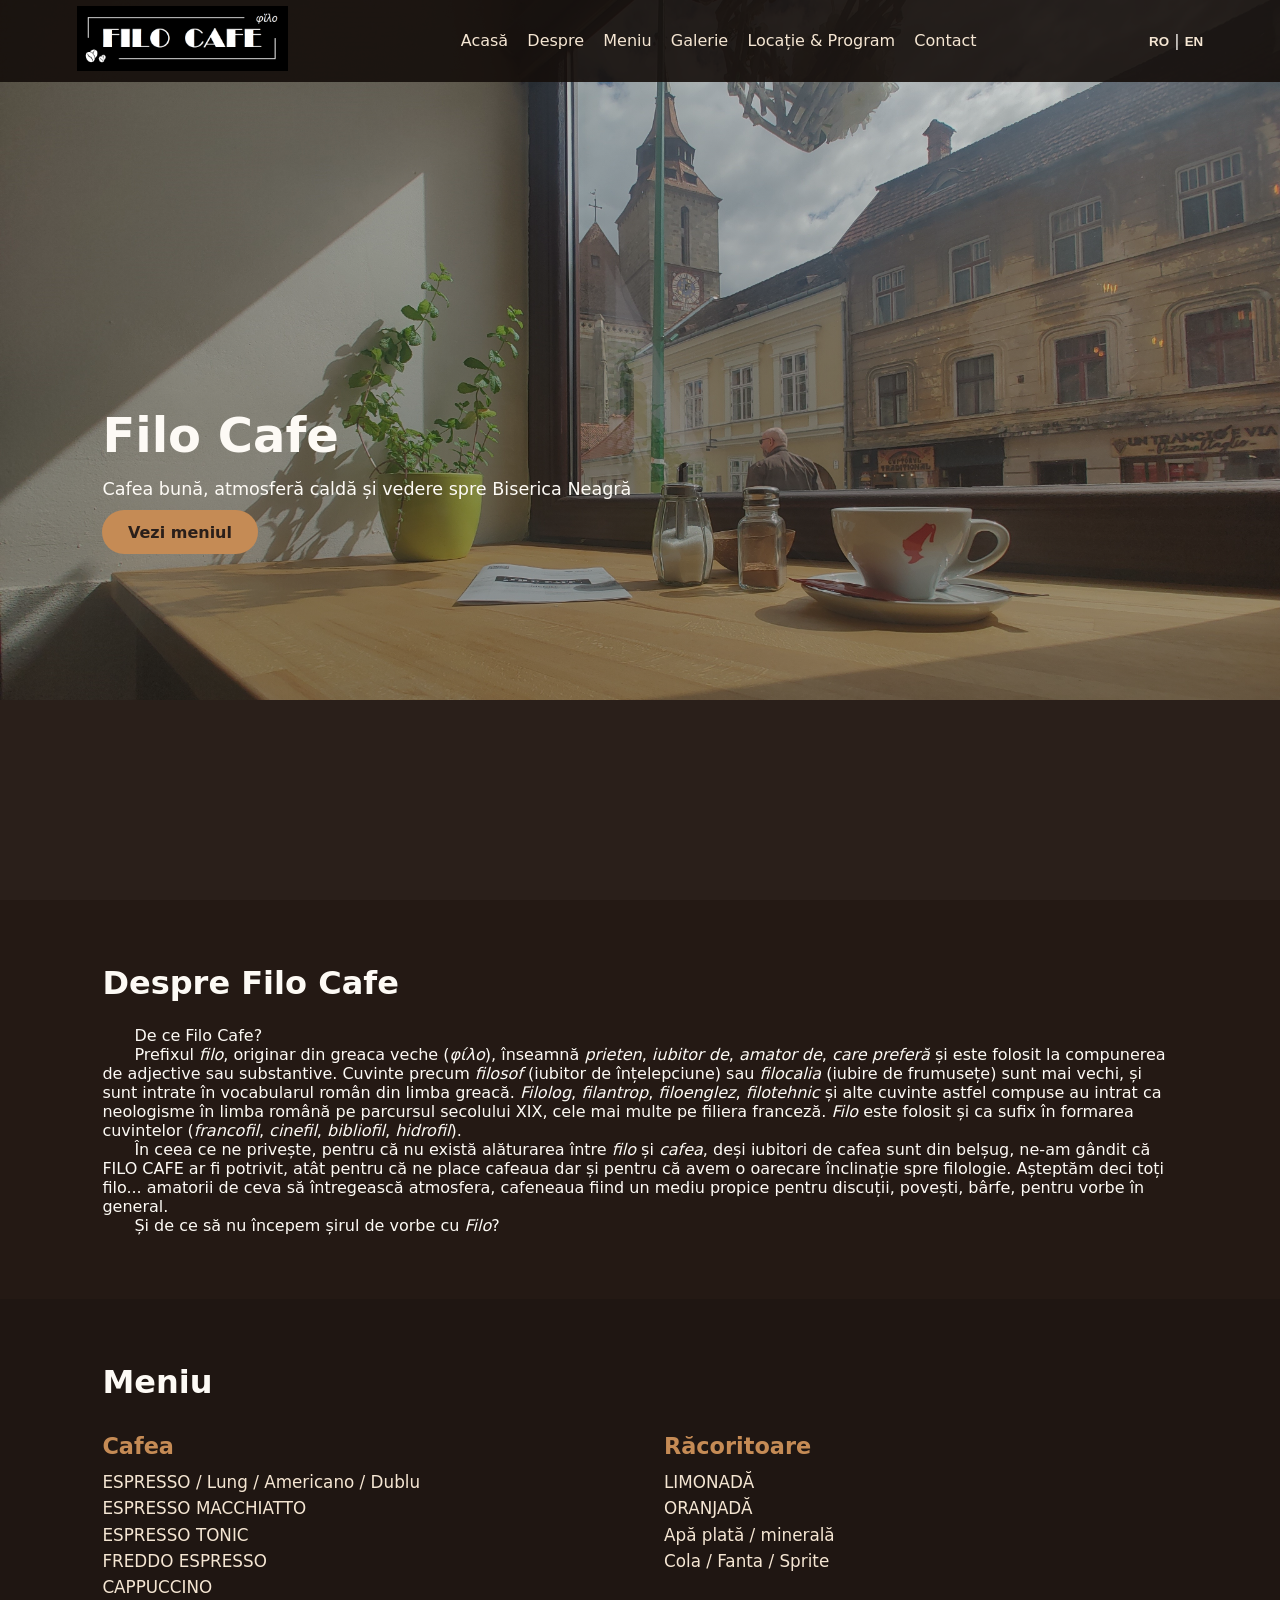
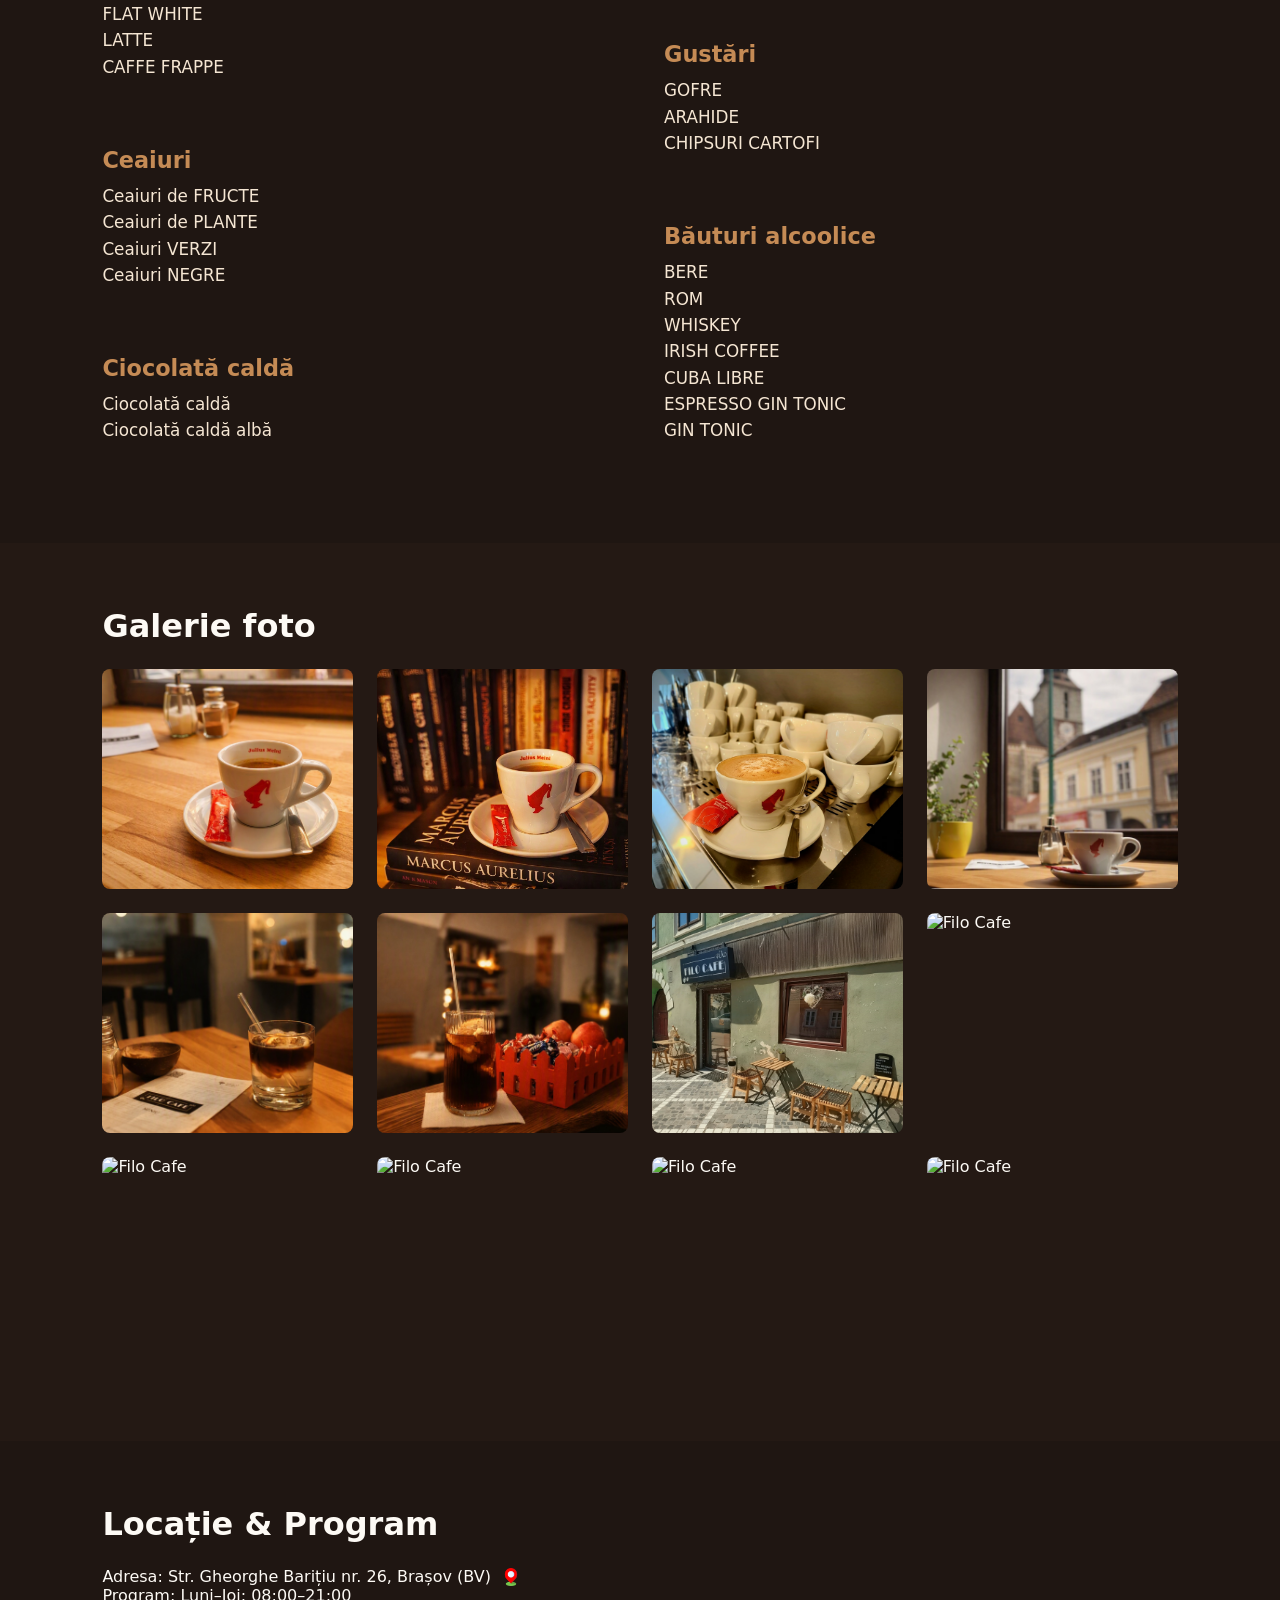
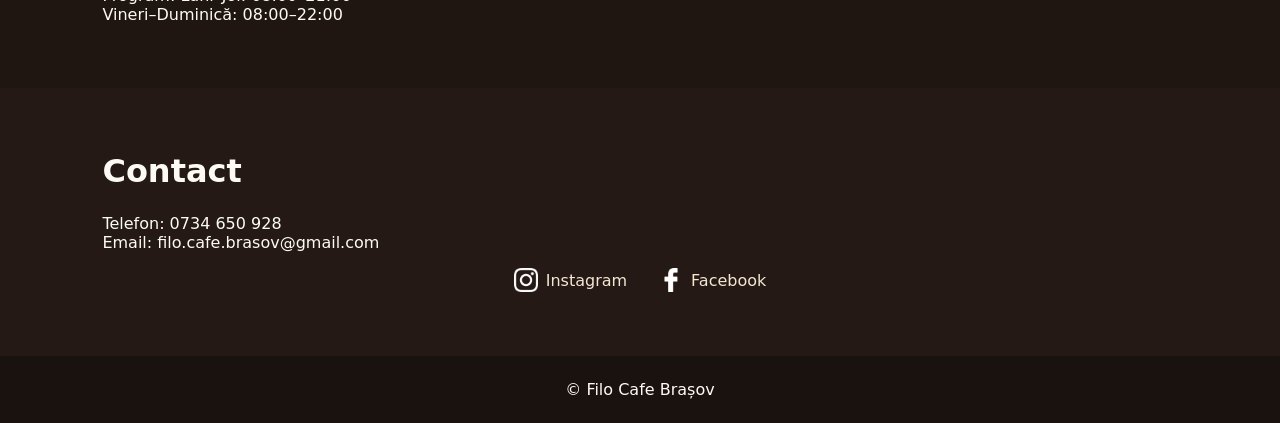
==== commit 09904d46: "Add files via upload update index" ====
--- a/index.html
+++ b/index.html
@@ -58,20 +58,20 @@
         <p>De ce Filo Cafe?</p>
 
         <p>
-            Prefixul filo, originar din greaca veche (<i>φίλο</i>), înseamnă prieten, iubitor de, amator de, care preferă și este folosit la compunerea de adjective sau substantive.
-            Cuvinte precum filosof (iubitor de înțelepciune) sau <i>filocalia</i> (iubire de frumusețe) sunt mai vechi, și sunt intrate în vocabularul român din limba greacă.
-            Filolog, filantrop, <i>filogenlez</i>, filotehnic și alte cuvinte astfel compuse au intrat ca neologisme în limba română pe parcursul secolului XIX, cele mai multe pe filiera franceză.
-            Filo este folosit și ca sufix în formarea cuvintelor (<i>francofil</i>, <i>cinefil</i>, <i>bibliofil</i>, <i>hidrofil</i>).
-        </p>
-
-        <p>
-            În ceea ce ne privește, pentru că nu există alăturarea între filo și cafea, deși iubitori de cafea sunt din belșug, ne-am gândit că FILO CAFE ar fi potrivit,
+            Prefixul <i>filo</i>, originar din greaca veche (<i>φίλο</i>), înseamnă <i>prieten</i>, <i>iubitor de</i>, <i>amator de</i>, <i>care preferă</i> și este folosit la compunerea de adjective sau substantive.
+            Cuvinte precum <i>filosof</i> (iubitor de înțelepciune) sau <i>filocalia</i> (iubire de frumusețe) sunt mai vechi, și sunt intrate în vocabularul român din limba greacă.
+            <i>Filolog</i>, <i>filantrop</i>, <i>filoenglez</i>, <i>filotehnic</i> și alte cuvinte astfel compuse au intrat ca neologisme în limba română pe parcursul secolului XIX, cele mai multe pe filiera franceză.
+            <i>Filo</i> este folosit și ca sufix în formarea cuvintelor (<i>francofil</i>, <i>cinefil</i>, <i>bibliofil</i>, <i>hidrofil</i>).
+        </p>
+
+        <p>
+            În ceea ce ne privește, pentru că nu există alăturarea între <i>filo</i> și <i>cafea</i>, deși iubitori de cafea sunt din belșug, ne-am gândit că FILO CAFE ar fi potrivit,
             atât pentru că ne place cafeaua dar și pentru că avem o oarecare înclinație spre filologie.
             Așteptăm deci toți filo... amatorii de ceva să întregească atmosfera, cafeneaua fiind un mediu propice pentru discuții, povești, bârfe, pentru vorbe în general.
         </p>
 
         <p>
-            Și de ce să nu începem șirul de vorbe cu filo?
+            Și de ce să nu începem șirul de vorbe cu <i>Filo</i>?
         </p>
 
     </div>
@@ -82,20 +82,20 @@
         <p>Why Filo Cafe?</p>
 
         <p>
-            The prefix philo (filo in Romanian), originating from ancient Greek (<i>φῐλο</i>), means friend of, lover of, who prefers and is used to compose adjectives or nouns.
-            Words such as philosopher (lover of wisdom) or <i>philolocalia</i> (love for beauty) are older, and entered the Romanian vocabulary from the old Greek language.
-            Philologist, philanthropist, philogerman, philotechnic and other words thus composed entered the Romanian language as neologisms during the 19th century, most of them primarily from French.
-            Philo is also used as a suffix in the formation of words (<i>francophile</i>, <i>cinephile</i>, <i>bibliophile</i>, <i>hydrophile</i>).
-        </p>
-
-        <p>
-            As far as we’re concerned, because the words philo and coffee never met to form a word, although coffee lovers are plentiful, we thought that FILO CAFE would be appropriate,
+            The prefix <i>philo</i> (<i>filo</i> in Romanian), originating from ancient Greek (<i>φῐλο</i>), means <i>friend of</i>, <i>lover of</i>, <i>who prefers</i> and is used to compose adjectives or nouns.
+            Words such as <i>philosopher</i> (lover of wisdom) or <i>philolocalia</i> (love for beauty) are older, and entered the Romanian vocabulary from the old Greek language.
+            <i>Philologist</i>, <i>philanthropist</i>, <i>philogerman</i>, <i>philotechnic</i> and other words thus composed entered the Romanian language as neologisms during the 19th century, most of them primarily from French.
+            <i>Philo</i> is also used as a suffix in the formation of words (<i>francophile</i>, <i>cinephile</i>, <i>bibliophile</i>, <i>hydrophile</i>).
+        </p>
+
+        <p>
+            As far as we’re concerned, because the words <i>philo</i> and <i>coffee</i> never met to form a word, although coffee lovers are plentiful, we thought that FILO CAFE would be appropriate,
             both because we like coffee but also because we have a certain inclination towards philology.
-            So we hope all the philo... lovers to join us and complete the atmosphere, the café being a conducive environment for discussions, stories, gossip, and conversation in general.
-        </p>
-
-        <p>
-            And why not start the conversation with Filo?
+            So we hope all the <i>philo</i>... lovers to join us and complete the atmosphere, the café being a conducive environment for discussions, stories, gossip, and conversation in general.
+        </p>
+
+        <p>
+            And why not start the conversation with <i>Filo</i>?
         </p>
 
     </div>
@@ -207,12 +207,17 @@
 <section id="location" class="section">
     <h2 data-i18n="location_title">Locație & Program</h2>
 
-    <p data-i18n="location_address">
-    Adresa: Str. Gheorghe Barițiu nr. 26, Brașov (BV)
+    <p>
+    <span data-i18n="location_address">
+        Adresa: Str. Gheorghe Barițiu nr. 26, Brașov (BV)
+    </span>
+
     <a href="https://maps.app.goo.gl/Z9EzxRxtNqgg6wt87" target="_blank">
-        <img src="location.png" alt="Locație" style="width:18px; vertical-align:middle; margin-left:6px;">
+        <img src="location.png" alt="Locație" 
+             style="width:18px; vertical-align:middle; margin-left:6px;">
     </a>
 </p>
+
 
 
     <p data-i18n="location_schedule">
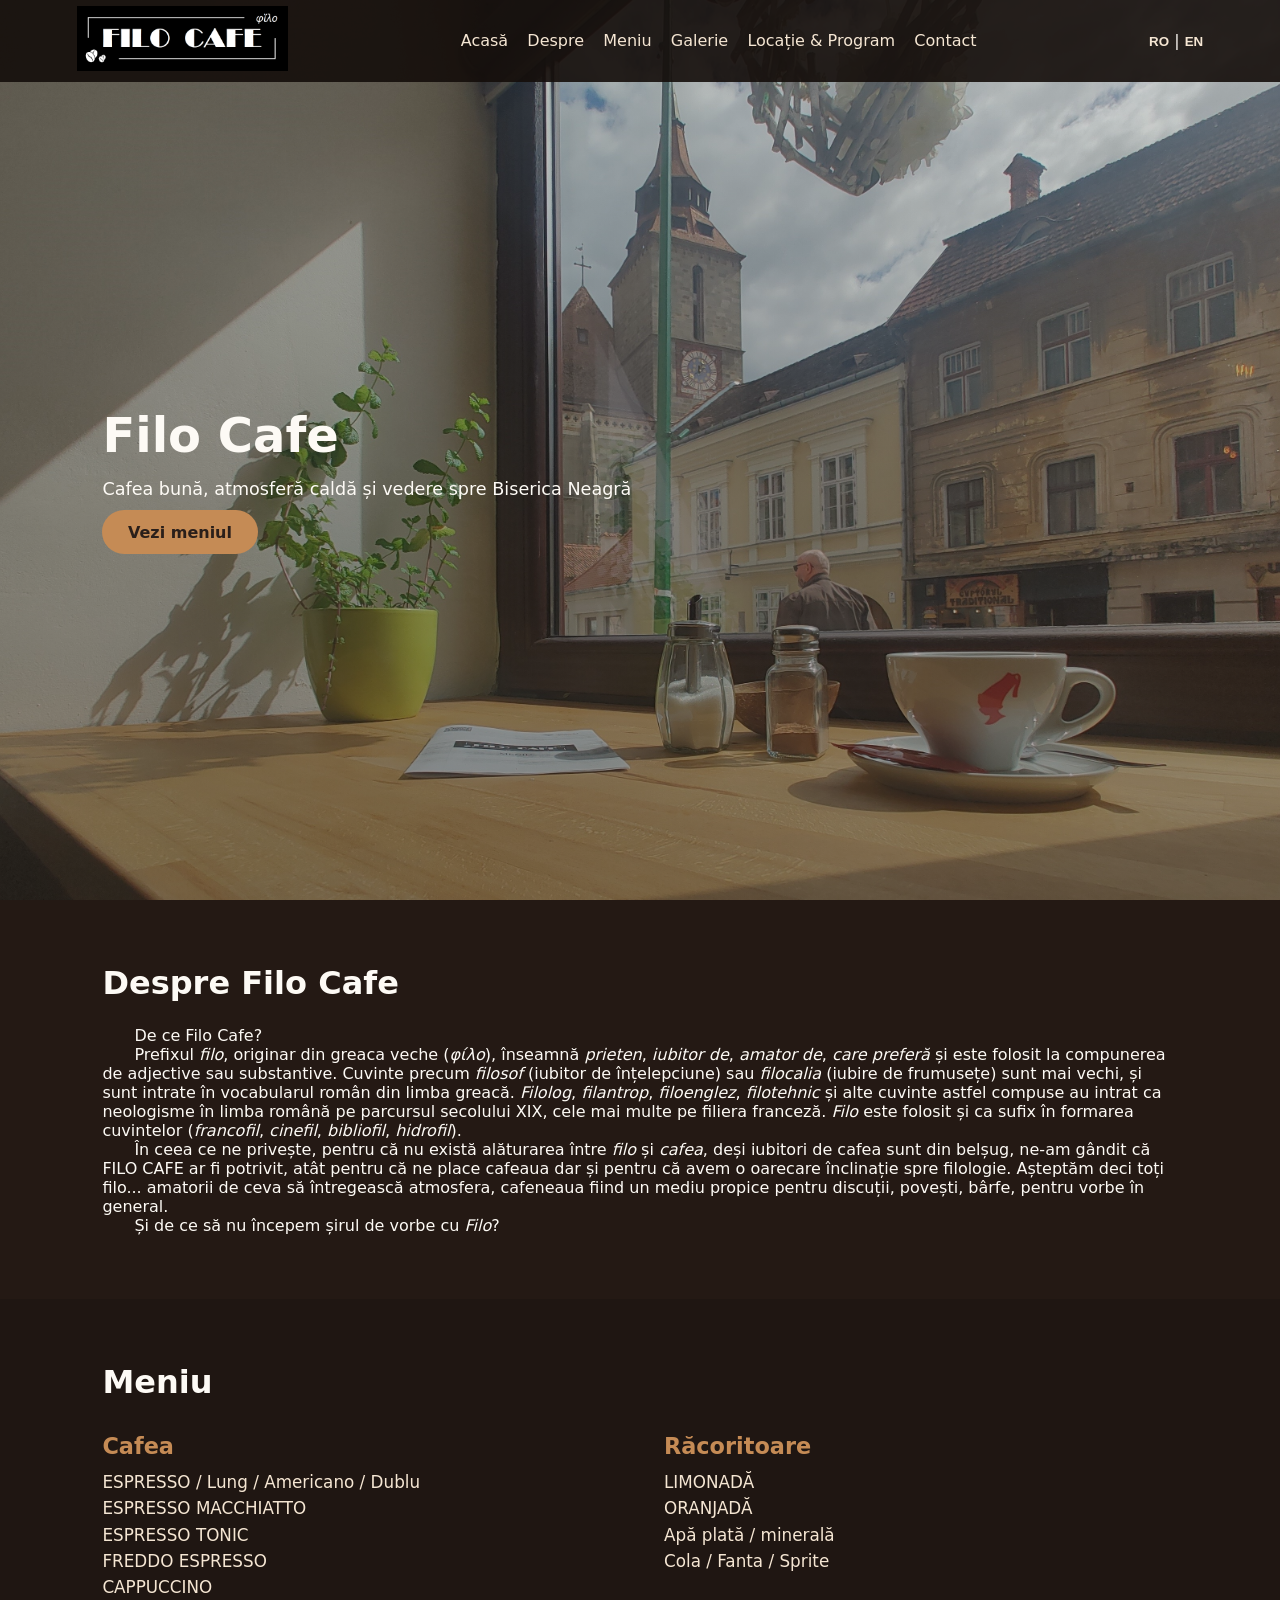
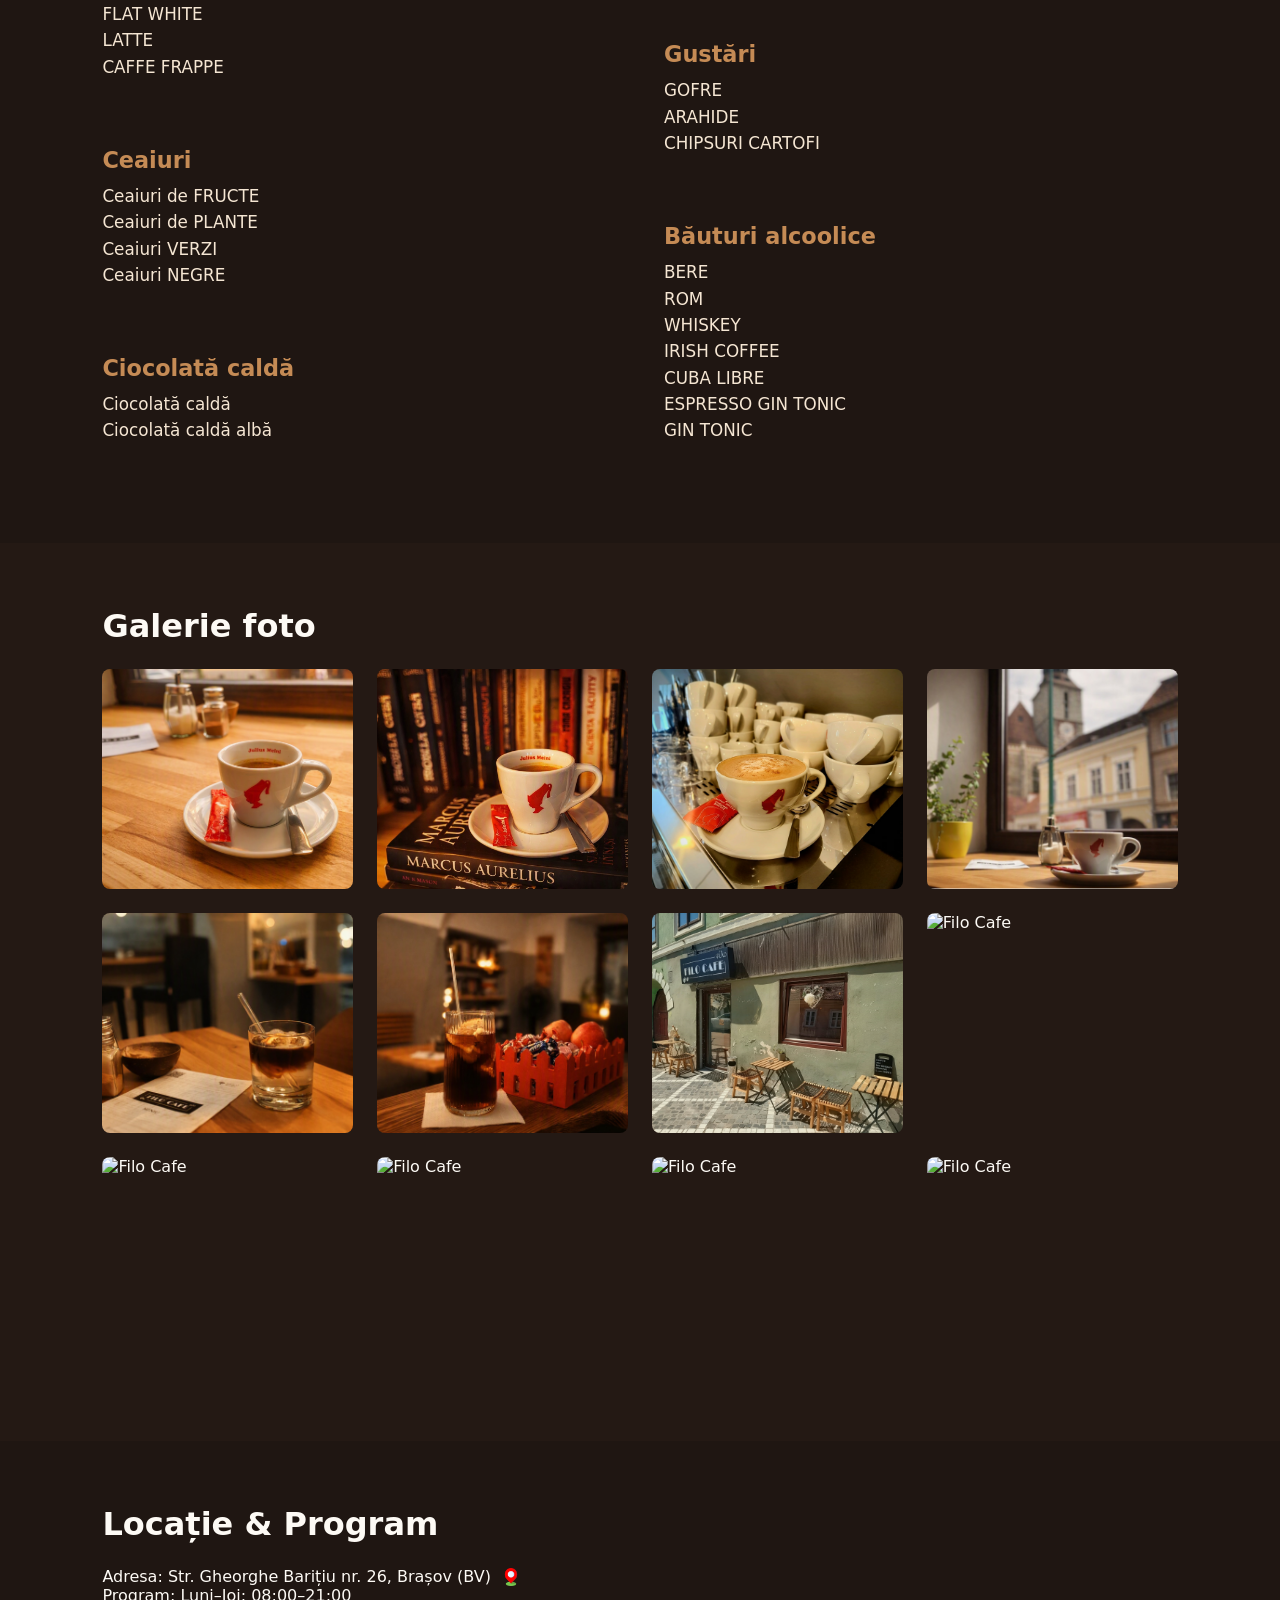
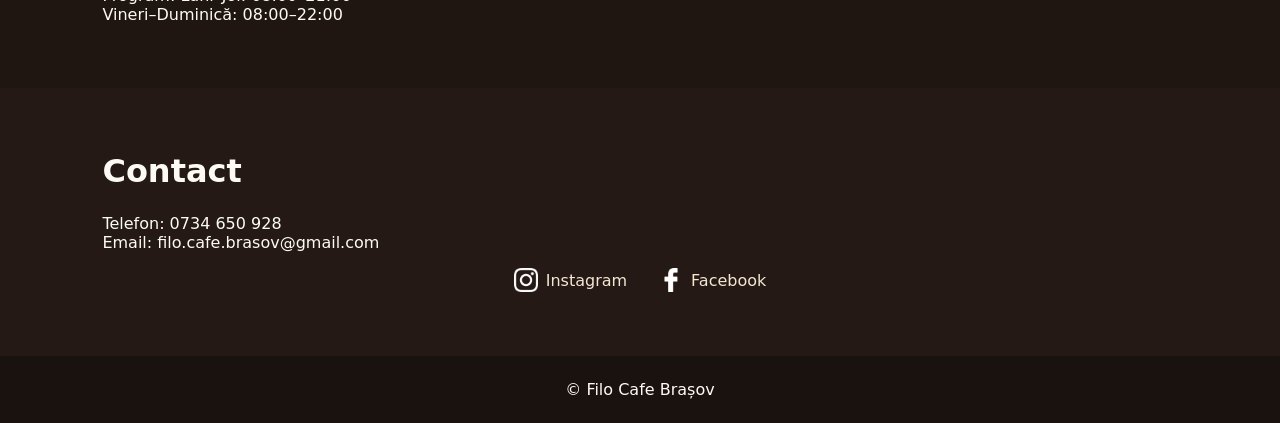
==== commit de99d8c0: "Add files via upload update site" ====
--- a/index.html
+++ b/index.html
@@ -1,6 +1,5 @@
 <!DOCTYPE html>
 <html lang="ro">
-
 <head>
 <meta charset="UTF-8">
 <title>Filo Cafe Brașov</title>
@@ -8,9 +7,9 @@
 <link rel="stylesheet" href="style.css">
 
 <style>
-    .about-text p {
-        text-indent: 2em; /* păstrează aliniatele exact ca în document */
-    }
+.about-text p {
+    text-indent: 2em;
+}
 </style>
 </head>
 
@@ -18,11 +17,15 @@
 
 <!-- NAVBAR -->
 <header class="navbar">
+
     <div class="logo">
         <img src="logo.png" alt="Filo Cafe">
     </div>
 
-    <nav>
+    <!-- MENIU MOBIL -->
+    <div class="mobile-menu-icon" onclick="toggleMenu()">☰</div>
+
+    <nav id="main-menu">
         <ul>
             <li><a href="#hero" data-i18n="nav_home">Acasă</a></li>
             <li><a href="#about" data-i18n="nav_about">Despre</a></li>
@@ -37,6 +40,7 @@
         <button id="lang-ro">RO</button> |
         <button id="lang-en">EN</button>
     </div>
+
 </header>
 
 <!-- HERO -->
@@ -48,13 +52,11 @@
     </div>
 </section>
 
-<!-- DESPRE (fără data-i18n, pentru a nu fi tradus automat) -->
+<!-- DESPRE -->
 <section id="about" class="section">
     <h2 data-i18n="about_title">Despre Filo Cafe</h2>
 
-    <!-- TEXT ROMÂNĂ -->
     <div id="about-text-ro" class="about-text">
-
         <p>De ce Filo Cafe?</p>
 
         <p>
@@ -76,9 +78,7 @@
 
     </div>
 
-    <!-- TEXT ENGLEZĂ -->
     <div id="about-text-en" class="about-text" style="display:none;">
-
         <p>Why Filo Cafe?</p>
 
         <p>
@@ -98,8 +98,8 @@
             And why not start the conversation with <i>Filo</i>?
         </p>
 
-    </div>
-
+
+    </div>
 </section>
 
 <!-- MENIU -->
@@ -203,22 +203,19 @@
     </div>
 </section>
 
-<!-- LOCAȚIE & PROGRAM -->
+<!-- LOCAȚIE -->
 <section id="location" class="section">
     <h2 data-i18n="location_title">Locație & Program</h2>
 
     <p>
-    <span data-i18n="location_address">
-        Adresa: Str. Gheorghe Barițiu nr. 26, Brașov (BV)
-    </span>
-
-    <a href="https://maps.app.goo.gl/Z9EzxRxtNqgg6wt87" target="_blank">
-        <img src="location.png" alt="Locație" 
-             style="width:18px; vertical-align:middle; margin-left:6px;">
-    </a>
-</p>
-
-
+        <span data-i18n="location_address">
+            Adresa: Str. Gheorghe Barițiu nr. 26, Brașov (BV)
+        </span>
+        <a href="https://maps.app.goo.gl/Z9EzxRxtNqgg6wt87" target="_blank">
+            <img src="location.png" alt="Locație"
+            style="width:18px; vertical-align:middle; margin-left:6px;">
+        </a>
+    </p>
 
     <p data-i18n="location_schedule">
         Program: Luni–Joi: 08:00–21:00<br>
@@ -252,6 +249,5 @@
 </footer>
 
 <script src="script.js"></script>
-
 </body>
 </html>
--- a/style.css
+++ b/style.css
@@ -15,6 +15,7 @@
   font-family: system-ui, sans-serif;
   background: var(--espresso);
   color: var(--text);
+  overflow-x: hidden;
 }
 
 /* NAVBAR */
@@ -74,10 +75,7 @@
       rgba(42, 31, 26, 0.20),
       rgba(42, 31, 26, 0.45)
     ),
-    url('background.jpg') top center / contain no-repeat;
-
-  background-size: contain;
-  background-position: top center;
+    url('background.jpg') center / cover no-repeat;
 }
 
 .hero h1 {
@@ -227,11 +225,39 @@
   gap: 2rem;
 }
 
-/* RESPONSIVE */
+/* MENIU MOBIL */
+.mobile-menu-icon {
+  display: none;
+  font-size: 32px;
+  color: var(--crema);
+  cursor: pointer;
+}
+
 @media (max-width: 768px) {
 
+  .navbar {
+    flex-wrap: wrap;
+  }
+
+  nav ul {
+    display: none;
+    flex-direction: column;
+    gap: 1rem;
+    background: rgba(20, 14, 10, 0.95);
+    padding: 1.5rem;
+    border-radius: 8px;
+    margin-top: 1rem;
+  }
+
+  nav ul.active {
+    display: flex;
+  }
+
+  .mobile-menu-icon {
+    display: block;
+  }
+
   .hero {
-    background-size: cover;
     padding: 5rem 6vw 3rem;
     text-align: center;
   }
@@ -240,11 +266,15 @@
     height: 50px;
   }
 
-  .navbar ul {
-    gap: 0.8rem;
-  }
-
   .menu-columns {
     grid-template-columns: 1fr;
   }
-}
+
+  .section {
+    padding: 2.5rem 6vw;
+  }
+
+  .gallery-item {
+    height: 180px;
+  }
+}
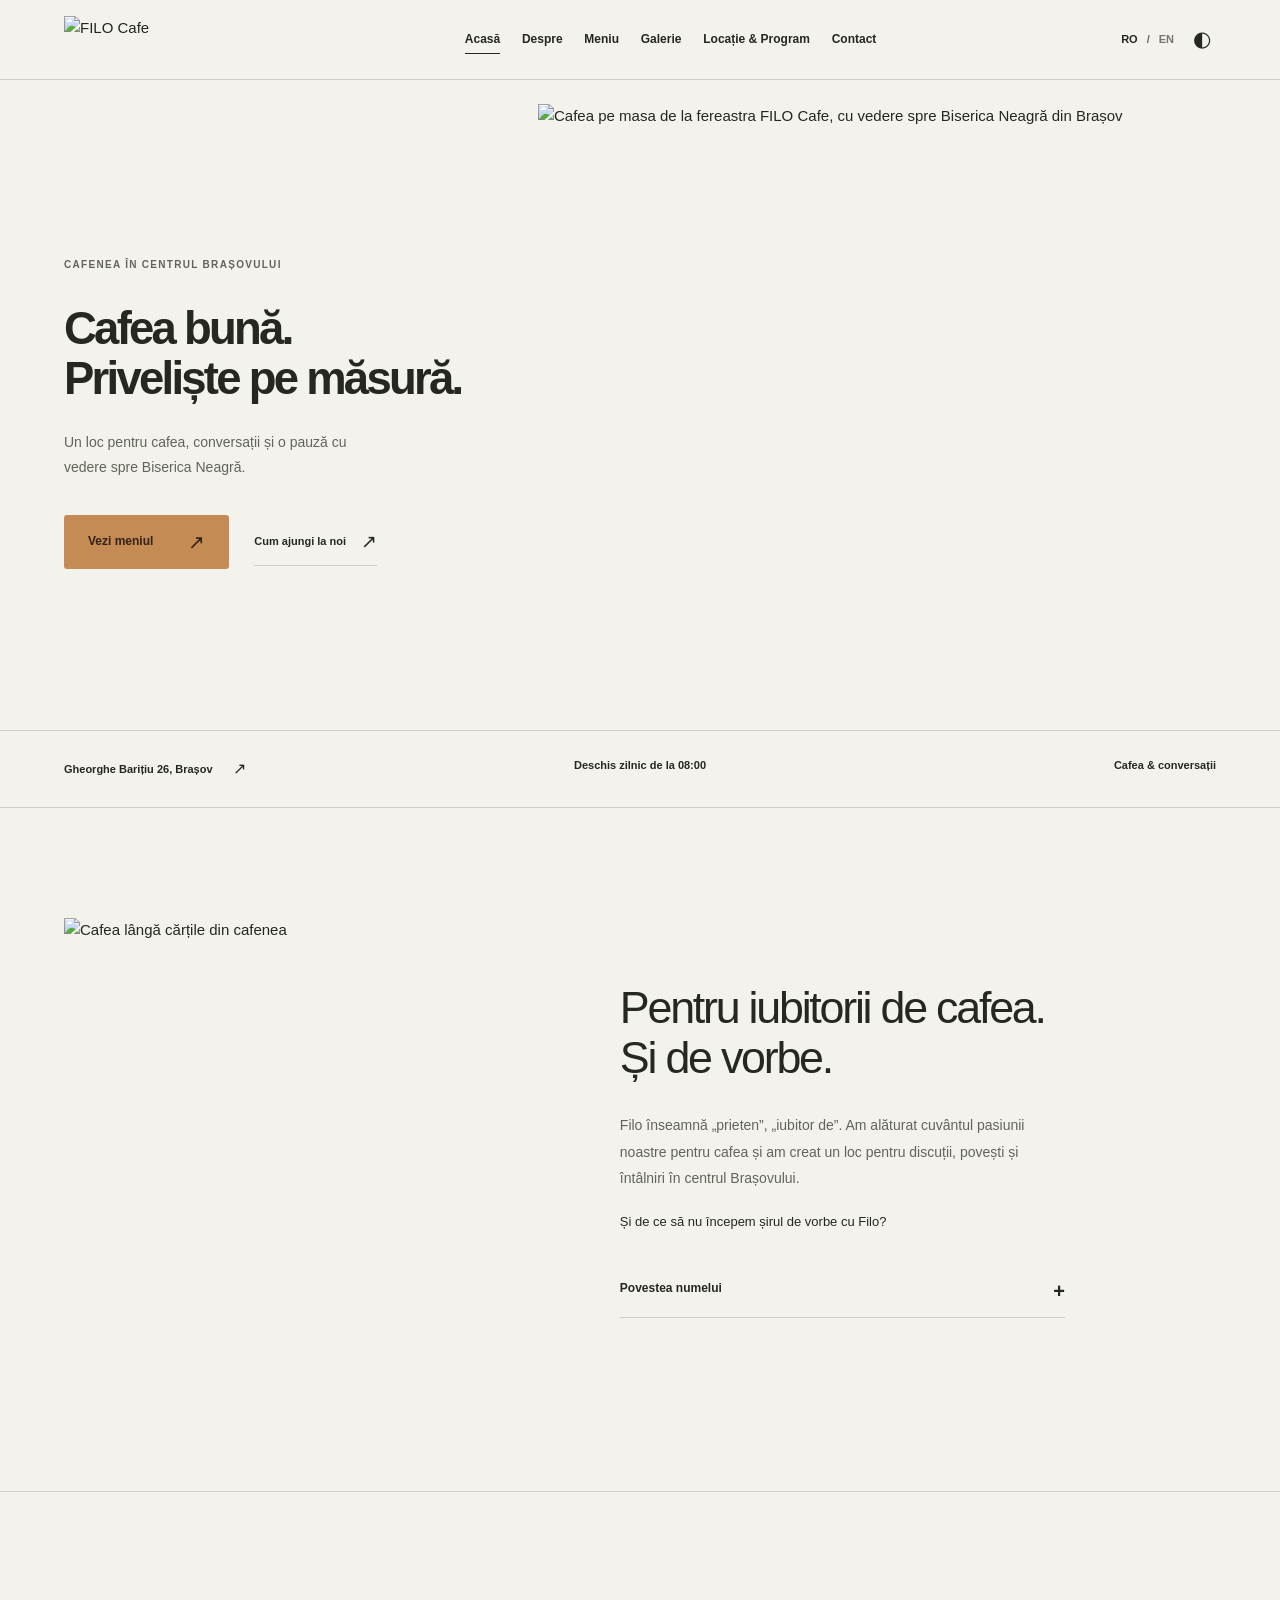
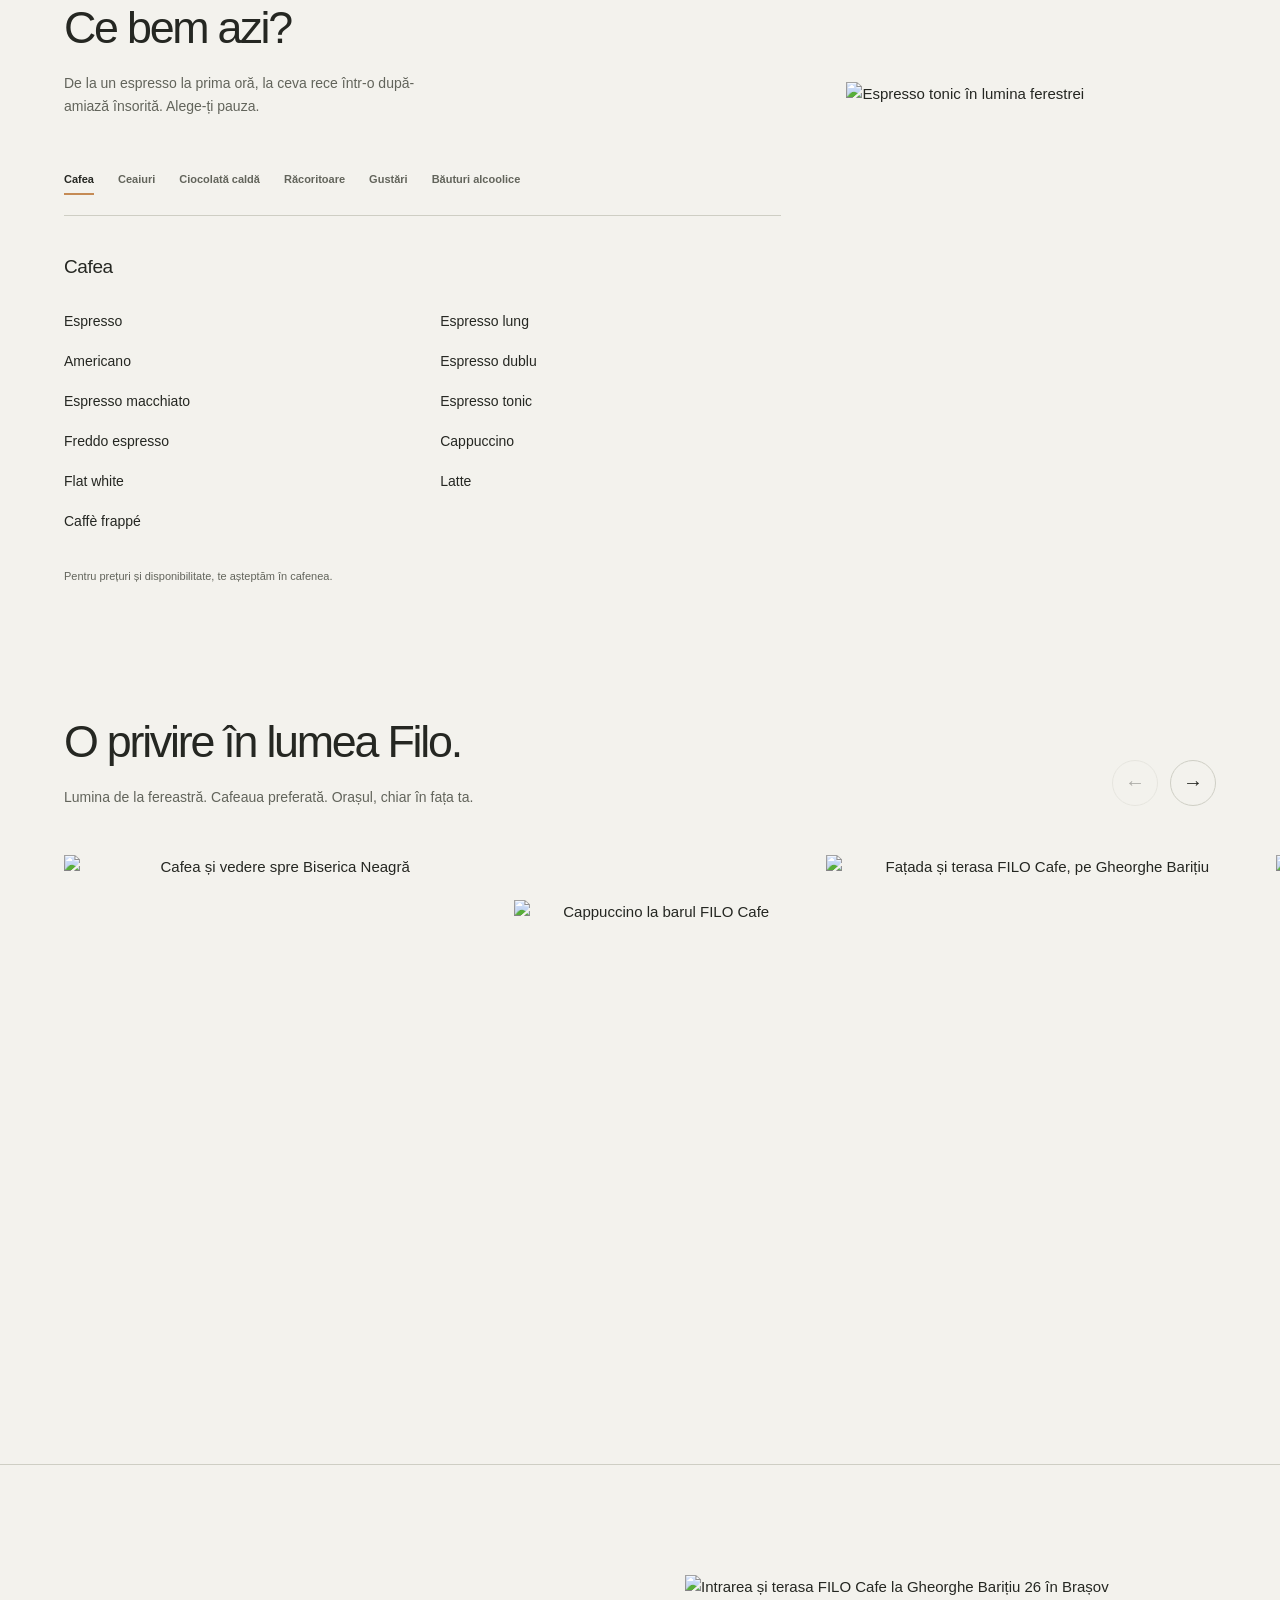
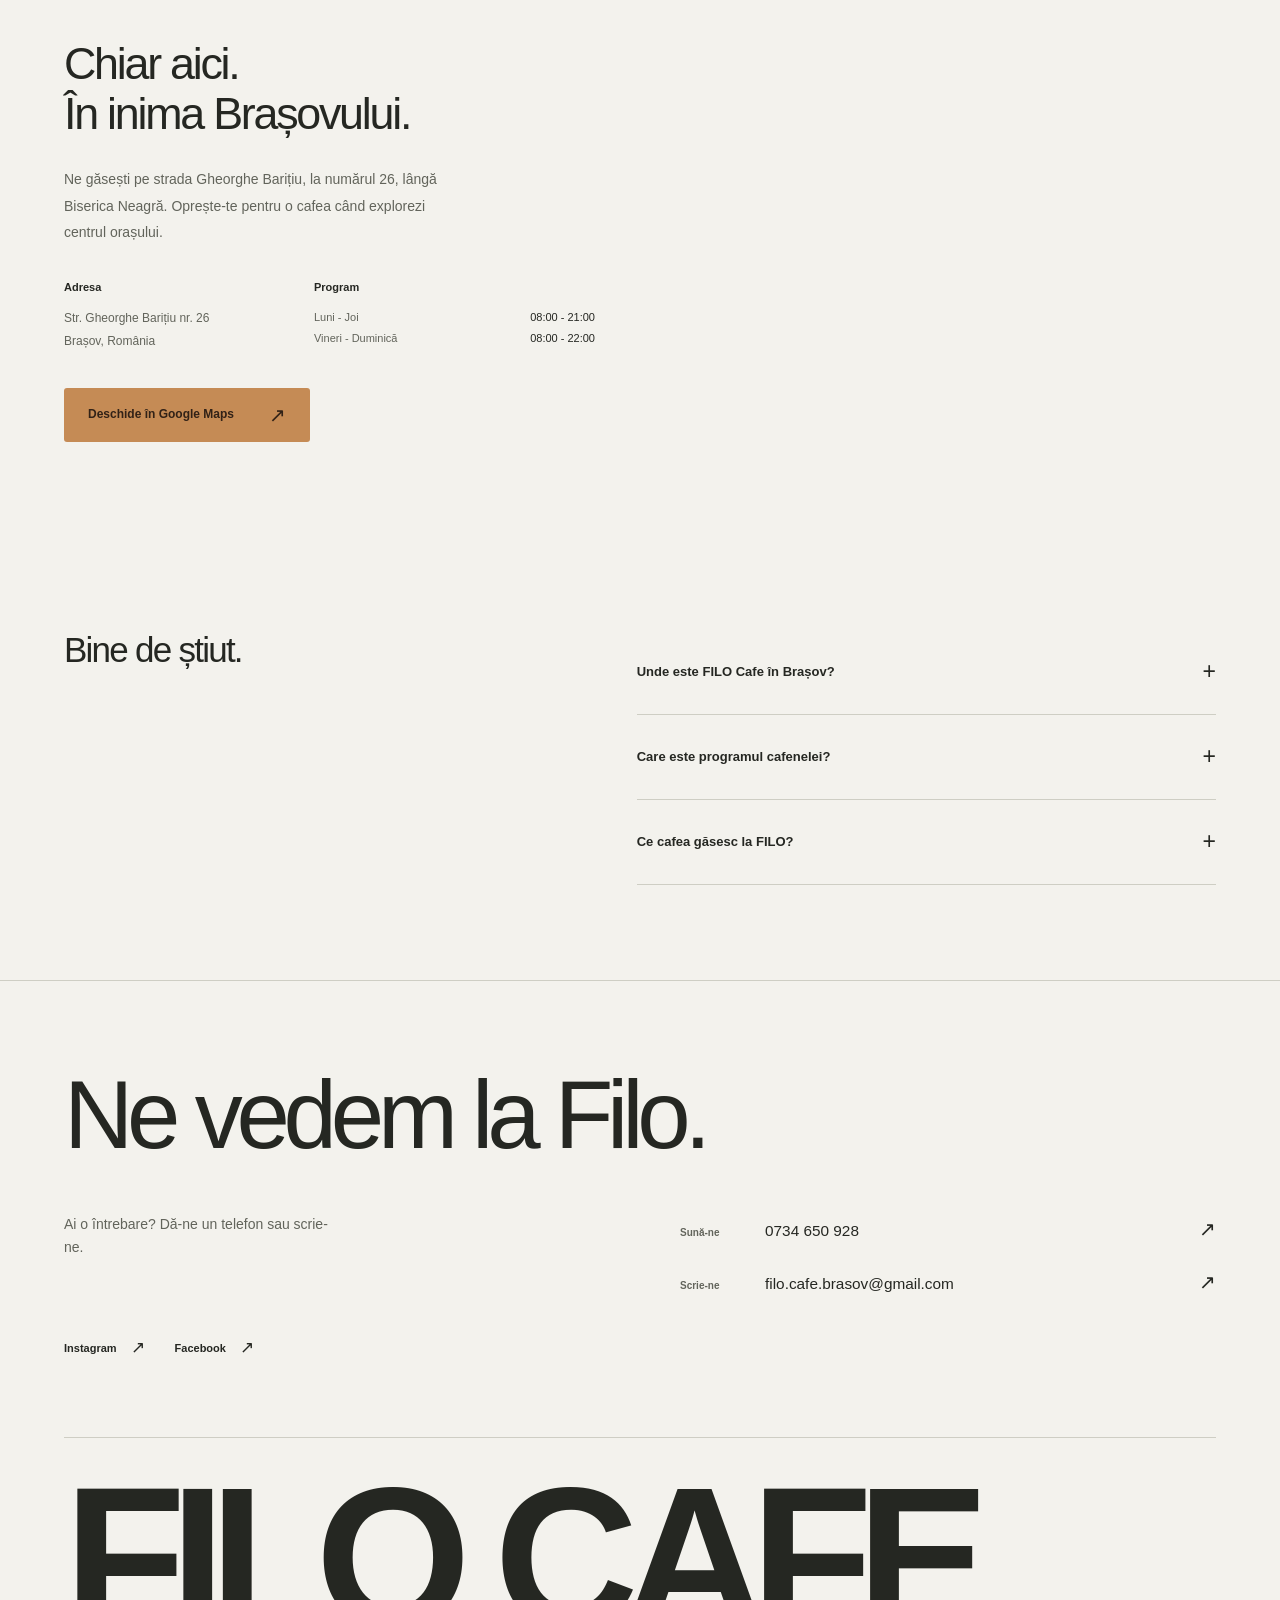
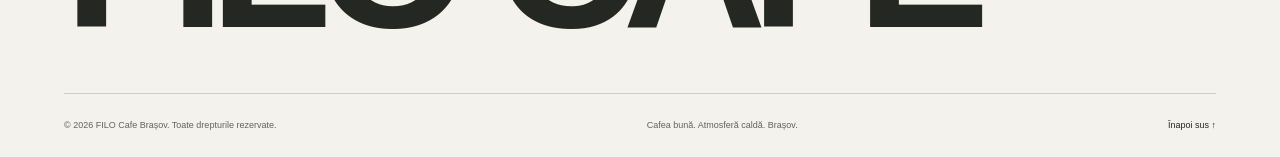
==== commit fc8d24bb: "Add files via upload" ====
--- a/index.html
+++ b/index.html
@@ -1,253 +1,24 @@
-<!DOCTYPE html>
-<html lang="ro">
-<head>
-<meta charset="UTF-8">
-<title>Filo Cafe Brașov</title>
-<meta name="viewport" content="width=device-width, initial-scale=1.0">
-<link rel="stylesheet" href="style.css">
-
-<style>
-.about-text p {
-    text-indent: 2em;
-}
-</style>
-</head>
-
-<body>
-
-<!-- NAVBAR -->
-<header class="navbar">
-
-    <div class="logo">
-        <img src="logo.png" alt="Filo Cafe">
-    </div>
-
-    <!-- MENIU MOBIL -->
-    <div class="mobile-menu-icon" onclick="toggleMenu()">☰</div>
-
-    <nav id="main-menu">
-        <ul>
-            <li><a href="#hero" data-i18n="nav_home">Acasă</a></li>
-            <li><a href="#about" data-i18n="nav_about">Despre</a></li>
-            <li><a href="#menu" data-i18n="nav_menu">Meniu</a></li>
-            <li><a href="#gallery" data-i18n="nav_gallery">Galerie</a></li>
-            <li><a href="#location" data-i18n="nav_location">Locație & Program</a></li>
-            <li><a href="#contact" data-i18n="nav_contact">Contact</a></li>
-        </ul>
-    </nav>
-
-    <div class="lang-switch">
-        <button id="lang-ro">RO</button> |
-        <button id="lang-en">EN</button>
-    </div>
-
-</header>
-
-<!-- HERO -->
-<section id="hero" class="hero">
-    <div class="hero-content">
-        <h1 data-i18n="hero_title">Filo Cafe</h1>
-        <p data-i18n="hero_subtitle">Cafea bună, atmosferă caldă și vedere spre Biserica Neagră</p>
-        <a href="#menu" class="btn" data-i18n="cta_button">Vezi meniul</a>
-    </div>
-</section>
-
-<!-- DESPRE -->
-<section id="about" class="section">
-    <h2 data-i18n="about_title">Despre Filo Cafe</h2>
-
-    <div id="about-text-ro" class="about-text">
-        <p>De ce Filo Cafe?</p>
-
-        <p>
-            Prefixul <i>filo</i>, originar din greaca veche (<i>φίλο</i>), înseamnă <i>prieten</i>, <i>iubitor de</i>, <i>amator de</i>, <i>care preferă</i> și este folosit la compunerea de adjective sau substantive.
-            Cuvinte precum <i>filosof</i> (iubitor de înțelepciune) sau <i>filocalia</i> (iubire de frumusețe) sunt mai vechi, și sunt intrate în vocabularul român din limba greacă.
-            <i>Filolog</i>, <i>filantrop</i>, <i>filoenglez</i>, <i>filotehnic</i> și alte cuvinte astfel compuse au intrat ca neologisme în limba română pe parcursul secolului XIX, cele mai multe pe filiera franceză.
-            <i>Filo</i> este folosit și ca sufix în formarea cuvintelor (<i>francofil</i>, <i>cinefil</i>, <i>bibliofil</i>, <i>hidrofil</i>).
-        </p>
-
-        <p>
-            În ceea ce ne privește, pentru că nu există alăturarea între <i>filo</i> și <i>cafea</i>, deși iubitori de cafea sunt din belșug, ne-am gândit că FILO CAFE ar fi potrivit,
-            atât pentru că ne place cafeaua dar și pentru că avem o oarecare înclinație spre filologie.
-            Așteptăm deci toți filo... amatorii de ceva să întregească atmosfera, cafeneaua fiind un mediu propice pentru discuții, povești, bârfe, pentru vorbe în general.
-        </p>
-
-        <p>
-            Și de ce să nu începem șirul de vorbe cu <i>Filo</i>?
-        </p>
-
-    </div>
-
-    <div id="about-text-en" class="about-text" style="display:none;">
-        <p>Why Filo Cafe?</p>
-
-        <p>
-            The prefix <i>philo</i> (<i>filo</i> in Romanian), originating from ancient Greek (<i>φῐλο</i>), means <i>friend of</i>, <i>lover of</i>, <i>who prefers</i> and is used to compose adjectives or nouns.
-            Words such as <i>philosopher</i> (lover of wisdom) or <i>philolocalia</i> (love for beauty) are older, and entered the Romanian vocabulary from the old Greek language.
-            <i>Philologist</i>, <i>philanthropist</i>, <i>philogerman</i>, <i>philotechnic</i> and other words thus composed entered the Romanian language as neologisms during the 19th century, most of them primarily from French.
-            <i>Philo</i> is also used as a suffix in the formation of words (<i>francophile</i>, <i>cinephile</i>, <i>bibliophile</i>, <i>hydrophile</i>).
-        </p>
-
-        <p>
-            As far as we’re concerned, because the words <i>philo</i> and <i>coffee</i> never met to form a word, although coffee lovers are plentiful, we thought that FILO CAFE would be appropriate,
-            both because we like coffee but also because we have a certain inclination towards philology.
-            So we hope all the <i>philo</i>... lovers to join us and complete the atmosphere, the café being a conducive environment for discussions, stories, gossip, and conversation in general.
-        </p>
-
-        <p>
-            And why not start the conversation with <i>Filo</i>?
-        </p>
-
-
-    </div>
-</section>
-
-<!-- MENIU -->
-<section id="menu" class="section">
-    <h2 data-i18n="menu_title">Meniu</h2>
-
-    <div class="menu-columns">
-
-        <div class="menu-column">
-            <div class="menu-category">
-                <h3 data-i18n="menu_coffee">Cafea</h3>
-                <ul>
-                    <li data-i18n="coffee_espresso">ESPRESSO / Lung / Americano / Dublu</li>
-                    <li data-i18n="coffee_macchiato">ESPRESSO MACCHIATTO</li>
-                    <li data-i18n="coffee_tonic">ESPRESSO TONIC</li>
-                    <li data-i18n="coffee_freddo">FREDDO ESPRESSO</li>
-                    <li data-i18n="coffee_cappuccino">CAPPUCCINO</li>
-                    <li data-i18n="coffee_flatwhite">FLAT WHITE</li>
-                    <li data-i18n="coffee_latte">LATTE</li>
-                    <li data-i18n="coffee_frappe">CAFFE FRAPPE</li>
-                </ul>
-            </div>
-
-            <div class="menu-category">
-                <h3 data-i18n="menu_tea">Ceaiuri</h3>
-                <ul>
-                    <li data-i18n="tea_fruit">Ceaiuri de FRUCTE</li>
-                    <li data-i18n="tea_plants">Ceaiuri de PLANTE</li>
-                    <li data-i18n="tea_green">Ceaiuri VERZI</li>
-                    <li data-i18n="tea_black">Ceaiuri NEGRE</li>
-                </ul>
-            </div>
-
-            <div class="menu-category">
-                <h3 data-i18n="menu_chocolate">Ciocolată caldă</h3>
-                <ul>
-                    <li data-i18n="choc_normal">Ciocolată caldă</li>
-                    <li data-i18n="choc_white">Ciocolată caldă albă</li>
-                </ul>
-            </div>
-        </div>
-
-        <div class="menu-column">
-            <div class="menu-category">
-                <h3 data-i18n="menu_softdrinks">Răcoritoare</h3>
-                <ul>
-                    <li data-i18n="soft_lemonade">LIMONADĂ</li>
-                    <li data-i18n="soft_orange">ORANJADĂ</li>
-                    <li data-i18n="soft_water">Apă plată / minerală</li>
-                    <li data-i18n="soft_soda">Cola / Fanta / Sprite</li>
-                </ul>
-            </div>
-
-            <div class="menu-category">
-                <h3 data-i18n="menu_snacks">Gustări</h3>
-                <ul>
-                    <li data-i18n="snack_gofre">GOFRE</li>
-                    <li data-i18n="snack_arahide">ARAHIDE</li>
-                    <li data-i18n="snack_chips">CHIPSURI CARTOFI</li>
-                </ul>
-            </div>
-
-            <div class="menu-category">
-                <h3 data-i18n="menu_alcohol">Băuturi alcoolice</h3>
-                <ul>
-                    <li data-i18n="alcohol_beer">BERE</li>
-                    <li data-i18n="alcohol_rum">ROM</li>
-                    <li data-i18n="alcohol_whiskey">WHISKEY</li>
-                    <li data-i18n="alcohol_irishcoffee">IRISH COFFEE</li>
-                    <li data-i18n="alcohol_cubalibre">CUBA LIBRE</li>
-                    <li data-i18n="alcohol_espressogintonic">ESPRESSO GIN TONIC</li>
-                    <li data-i18n="alcohol_gintonic">GIN TONIC</li>
-                </ul>
-            </div>
-        </div>
-
-    </div>
-</section>
-
-<!-- GALERIE -->
-<section id="gallery" class="section">
-    <h2 data-i18n="gallery_title">Galerie foto</h2>
-
-    <div class="gallery-grid">
-        <img src="gallery1.jpg" class="gallery-item" alt="Filo Cafe">
-        <img src="gallery2.jpg" class="gallery-item" alt="Filo Cafe">
-        <img src="gallery3.jpg" class="gallery-item" alt="Filo Cafe">
-        <img src="gallery4.jpg" class="gallery-item" alt="Filo Cafe">
-        <img src="gallery5.jpg" class="gallery-item" alt="Filo Cafe">
-        <img src="gallery6.jpg" class="gallery-item" alt="Filo Cafe">
-        <img src="gallery7.jpg" class="gallery-item" alt="Filo Cafe">
-        <img src="gallery8.jpg" class="gallery-item" alt="Filo Cafe">
-        <img src="gallery9.jpg" class="gallery-item" alt="Filo Cafe">
-        <img src="gallery10.jpg" class="gallery-item" alt="Filo Cafe">
-        <img src="gallery11.jpg" class="gallery-item" alt="Filo Cafe">
-        <img src="gallery12.jpg" class="gallery-item" alt="Filo Cafe">
-    </div>
-
-    <div id="lightbox" class="lightbox">
-        <img id="lightbox-img" src="" alt="">
-    </div>
-</section>
-
-<!-- LOCAȚIE -->
-<section id="location" class="section">
-    <h2 data-i18n="location_title">Locație & Program</h2>
-
-    <p>
-        <span data-i18n="location_address">
-            Adresa: Str. Gheorghe Barițiu nr. 26, Brașov (BV)
-        </span>
-        <a href="https://maps.app.goo.gl/Z9EzxRxtNqgg6wt87" target="_blank">
-            <img src="location.png" alt="Locație"
-            style="width:18px; vertical-align:middle; margin-left:6px;">
-        </a>
-    </p>
-
-    <p data-i18n="location_schedule">
-        Program: Luni–Joi: 08:00–21:00<br>
-        Vineri–Duminică: 08:00–22:00
-    </p>
-</section>
-
-<!-- CONTACT -->
-<section id="contact" class="section">
-    <h2 data-i18n="contact_title">Contact</h2>
-
-    <p data-i18n="contact_phone">Telefon: 0734 650 928</p>
-    <p data-i18n="contact_email">Email: filo.cafe.brasov@gmail.com</p>
-
-    <div class="social-links">
-        <a href="https://www.instagram.com/filocafebrasov" target="_blank" class="social-icon">
-            <img src="instagram.png" alt="Instagram">
-            <span data-i18n="social_instagram">Instagram</span>
-        </a>
-
-        <a href="https://www.facebook.com/filo.cafe.brasov" target="_blank" class="social-icon">
-            <img src="facebook.png" alt="Facebook">
-            <span data-i18n="social_facebook">Facebook</span>
-        </a>
-    </div>
-</section>
-
-<!-- FOOTER -->
-<footer class="footer">
-    <p>&copy; Filo Cafe Brașov</p>
-</footer>
-
-<script src="script.js"></script>
-</body>
-</html>
+<!doctype html><html lang="ro"><head><meta charset="utf-8"><meta name="viewport" content="width=device-width, initial-scale=1"><title>FILO Cafe | Cafenea în Brașov, lângă Biserica Neagră</title>
+  <meta name="description" content="Cafea în centrul Brașovului, cu vedere spre Biserica Neagră. Descoperă meniul FILO Cafe, fotografiile și programul. Gheorghe Barițiu 26. Tel. 0734 650 928."><meta name="theme-color" content="#f3f2ed"><meta name="color-scheme" content="light dark">
+  <link rel="canonical" href="https://filocafe.ro/"><link rel="alternate" hreflang="ro" href="https://filocafe.ro/"><link rel="alternate" hreflang="en" href="https://filocafe.ro/en/"><link rel="alternate" hreflang="x-default" href="https://filocafe.ro/">
+  <meta property="og:type" content="website"><meta property="og:site_name" content="FILO Cafe Brașov"><meta property="og:title" content="FILO Cafe | Cafenea în Brașov, lângă Biserica Neagră"><meta property="og:description" content="Cafea în centrul Brașovului, cu vedere spre Biserica Neagră. Descoperă meniul FILO Cafe, fotografiile și programul. Gheorghe Barițiu 26. Tel. 0734 650 928."><meta property="og:url" content="https://filocafe.ro/"><meta property="og:image" content="https://filocafe.ro/assets/og-filo.jpg"><meta property="og:image:width" content="1200"><meta property="og:image:height" content="630"><meta property="og:image:alt" content="Cafea pe masa de la fereastra FILO Cafe, cu vedere spre Biserica Neagră din Brașov"><meta property="og:locale" content="ro_RO"><meta property="og:locale:alternate" content="en_GB">
+  <meta name="twitter:card" content="summary_large_image"><meta name="twitter:title" content="FILO Cafe | Cafenea în Brașov, lângă Biserica Neagră"><meta name="twitter:description" content="Cafea în centrul Brașovului, cu vedere spre Biserica Neagră. Descoperă meniul FILO Cafe, fotografiile și programul. Gheorghe Barițiu 26. Tel. 0734 650 928."><meta name="twitter:image" content="https://filocafe.ro/assets/og-filo.jpg">
+  <link rel="icon" href="/assets/logo.png" type="image/png"><link rel="preload" href="/assets/manrope-latin.woff2" as="font" type="font/woff2" crossorigin><link rel="preload" href="/assets/manrope-latin-ext.woff2" as="font" type="font/woff2" crossorigin>
+  <link rel="preload" as="image" href="/assets/background-960.webp" imagesrcset="/assets/background-640.webp 640w, /assets/background-960.webp 960w, /assets/background-1440.webp 1440w, /assets/background-1920.webp 1920w" imagesizes="(max-width: 767px) 100vw, 58vw">
+  <link rel="stylesheet" href="/styles.css"><script src="/app.js" defer></script><script type="application/ld+json">{"@context":"https://schema.org","@graph":[{"@type":"CafeOrCoffeeShop","@id":"https://filocafe.ro/#cafe","name":"FILO Cafe","url":"https://filocafe.ro/","description":"Cafea în centrul Brașovului, cu vedere spre Biserica Neagră. Descoperă meniul FILO Cafe, fotografiile și programul. Gheorghe Barițiu 26. Tel. 0734 650 928.","telephone":"+40734650928","email":"filo.cafe.brasov@gmail.com","image":["https://filocafe.ro/assets/background-1440.webp","https://filocafe.ro/assets/gallery8-1200.webp"],"logo":"https://filocafe.ro/assets/logo.png","address":{"@type":"PostalAddress","streetAddress":"Strada Gheorghe Barițiu 26","addressLocality":"Brașov","addressRegion":"Brașov","addressCountry":"RO"},"hasMap":"https://maps.app.goo.gl/Z9EzxRxtNqgg6wt87","hasMenu":"https://filocafe.ro/#menu","menu":"https://filocafe.ro/#menu","sameAs":["https://www.instagram.com/filocafebrasov","https://www.facebook.com/filo.cafe.brasov"],"openingHoursSpecification":[{"@type":"OpeningHoursSpecification","dayOfWeek":["Monday","Tuesday","Wednesday","Thursday"],"opens":"08:00","closes":"21:00"},{"@type":"OpeningHoursSpecification","dayOfWeek":["Friday","Saturday","Sunday"],"opens":"08:00","closes":"22:00"}]},{"@type":"WebSite","@id":"https://filocafe.ro/#website","url":"https://filocafe.ro/","name":"FILO Cafe Brașov","inLanguage":["ro","en"],"publisher":{"@id":"https://filocafe.ro/#cafe"}}]}</script></head><body>
+  <a class="skip-link" href="#main">Sari la conținut</a>
+  <header class="site-header"><a class="logo" href="#hero" aria-label="FILO Cafe, Acasă"><img src="/assets/logo-320.png" srcset="/assets/logo-160.png 160w, /assets/logo-320.png 320w, /assets/logo-480.png 480w" sizes="(max-width: 767px) 130px, 156px" width="1236" height="380" fetchpriority="high" alt="FILO Cafe"></a>
+  <nav id="main-menu" aria-label="Navigare principală"><a href="#hero">Acasă</a><a href="#about">Despre</a><a href="#menu">Meniu</a><a href="#gallery">Galerie</a><a href="#location">Locație & Program</a><a href="#contact">Contact</a></nav>
+  <div class="header-tools"><div class="languages"><a href="/" lang="ro" aria-label="Română" aria-current="page">RO</a><span>/</span><a href="/en/" lang="en" aria-label="English" >EN</a></div><button class="theme-toggle" aria-label="Schimbă tema" aria-pressed="false"><span aria-hidden="true">◐</span></button><button class="menu-toggle" aria-label="Deschide meniul de navigare" aria-expanded="false" aria-controls="main-menu"><span aria-hidden="true">☰</span></button></div></header>
+  <main id="main">
+  <section class="hero" id="hero" aria-labelledby="hero-title"><div class="hero-copy"><p class="eyebrow">CAFENEA ÎN CENTRUL BRAȘOVULUI</p><h1 id="hero-title">Cafea bună.<br>Priveliște pe măsură.</h1><p class="hero-intro">Un loc pentru cafea, conversații și o pauză cu vedere spre Biserica Neagră.</p><div class="hero-actions"><a class="button" href="#menu">Vezi meniul<span aria-hidden="true">↗</span></a><a class="text-link" href="#location">Cum ajungi la noi<span aria-hidden="true">↗</span></a></div></div><div class="hero-image"><img src="/assets/background-960.webp" srcset="/assets/background-640.webp 640w, /assets/background-960.webp 960w, /assets/background-1440.webp 1440w, /assets/background-1920.webp 1920w" sizes="(max-width: 767px) 100vw, 58vw" alt="Cafea pe masa de la fereastra FILO Cafe, cu vedere spre Biserica Neagră din Brașov" width="960" height="525" fetchpriority="high" decoding="async"></div></section>
+  <div class="info-strip" aria-label="FILO pe scurt"><a href="#location">Gheorghe Barițiu 26, Brașov<span aria-hidden="true">↗</span></a><p>Deschis zilnic de la 08:00</p><p>Cafea & conversații</p></div>
+  <section class="about section" id="about" aria-labelledby="about-title"><div class="about-image reveal"><img src="/assets/gallery2-800.webp" srcset="/assets/gallery2-480.webp 480w, /assets/gallery2-800.webp 800w, /assets/gallery2-1200.webp 1200w" sizes="(max-width: 767px) 100vw, 35vw" alt="Cafea lângă cărțile din cafenea" width="800" height="519" loading="lazy" decoding="async"></div><div class="about-copy reveal"><h2 id="about-title">Pentru iubitorii de cafea.<br>Și de vorbe.</h2><p>Filo înseamnă „prieten”, „iubitor de”. Am alăturat cuvântul pasiunii noastre pentru cafea și am creat un loc pentru discuții, povești și întâlniri în centrul Brașovului.</p><p class="about-closing">Și de ce să nu începem șirul de vorbe cu Filo?</p><details class="story"><summary>Povestea numelui<span aria-hidden="true">+</span></summary><p>Prefixul filo, originar din greaca veche (φίλο), înseamnă prieten, iubitor de, amator de sau care preferă. Îl întâlnim în cuvinte precum filosof, filolog, filantrop, dar și în cinefil sau bibliofil. Pentru că iubitori de cafea sunt din belșug, ne-am gândit că FILO CAFE ar fi potrivit: ne place cafeaua și avem o înclinație spre filologie. Așteptăm toți filo... amatorii de ceva să întregească atmosfera.</p></details></div></section>
+  <section class="menu-section section" id="menu" aria-labelledby="menu-title"><div class="section-heading reveal"><h2 id="menu-title">Ce bem azi?</h2><p>De la un espresso la prima oră, la ceva rece într-o după-amiază însorită. Alege-ți pauza.</p></div><div class="menu-layout"><div class="menu-content reveal"><div class="menu-tabs" aria-label="Categorii din meniu"><button id="tab-0" data-category="0" type="button">Cafea</button><button id="tab-1" data-category="1" type="button">Ceaiuri</button><button id="tab-2" data-category="2" type="button">Ciocolată caldă</button><button id="tab-3" data-category="3" type="button">Răcoritoare</button><button id="tab-4" data-category="4" type="button">Gustări</button><button id="tab-5" data-category="5" type="button">Băuturi alcoolice</button></div><div class="menu-panels"><section id="category-0" class="menu-panel" aria-labelledby="category-heading-0"><h3 id="category-heading-0">Cafea</h3><ul><li>Espresso</li><li>Espresso lung</li><li>Americano</li><li>Espresso dublu</li><li>Espresso macchiato</li><li>Espresso tonic</li><li>Freddo espresso</li><li>Cappuccino</li><li>Flat white</li><li>Latte</li><li>Caffè frappé</li></ul></section><section id="category-1" class="menu-panel" aria-labelledby="category-heading-1"><h3 id="category-heading-1">Ceaiuri</h3><ul><li>Ceai de fructe</li><li>Ceai de plante</li><li>Ceai verde</li><li>Ceai negru</li></ul></section><section id="category-2" class="menu-panel" aria-labelledby="category-heading-2"><h3 id="category-heading-2">Ciocolată caldă</h3><ul><li>Ciocolată caldă</li><li>Ciocolată caldă albă</li></ul></section><section id="category-3" class="menu-panel" aria-labelledby="category-heading-3"><h3 id="category-heading-3">Răcoritoare</h3><ul><li>Limonadă</li><li>Oranjadă</li><li>Apă plată / minerală</li><li>Cola / Fanta / Sprite</li></ul></section><section id="category-4" class="menu-panel" aria-labelledby="category-heading-4"><h3 id="category-heading-4">Gustări</h3><ul><li>Gofre</li><li>Arahide</li><li>Chipsuri de cartofi</li></ul></section><section id="category-5" class="menu-panel" aria-labelledby="category-heading-5"><h3 id="category-heading-5">Băuturi alcoolice</h3><ul><li>Bere</li><li>Rom</li><li>Whiskey</li><li>Irish coffee</li><li>Cuba libre</li><li>Espresso gin tonic</li><li>Gin tonic</li></ul></section></div><p class="menu-hint">Pentru prețuri și disponibilitate, te așteptăm în cafenea.</p></div><div class="menu-image reveal"><img src="/assets/gallery9-800.webp" srcset="/assets/gallery9-480.webp 480w, /assets/gallery9-800.webp 800w, /assets/gallery9-1200.webp 1200w" sizes="(max-width: 767px) 100vw, 30vw" alt="Espresso tonic în lumina ferestrei" width="800" height="935" loading="lazy" decoding="async"></div></div></section>
+  <section class="gallery-section" id="gallery" aria-labelledby="gallery-title"><div class="gallery-heading section-heading reveal"><h2 id="gallery-title">O privire în lumea Filo.</h2><p>Lumina de la fereastră. Cafeaua preferată. Orașul, chiar în fața ta.</p><div class="gallery-controls"><button class="round-button gallery-prev" aria-label="Fotografii anterioare" disabled>←</button><button class="round-button gallery-next" aria-label="Fotografii următoare">→</button></div></div><div class="gallery-track" tabindex="0" aria-label="Galerie"><button class="gallery-item " data-photo="6" aria-label="Deschide fotografia: Cafea și vedere spre Biserica Neagră"><img src="/assets/gallery6-800.webp" srcset="/assets/gallery6-480.webp 480w, /assets/gallery6-800.webp 800w, /assets/gallery6-1200.webp 1200w" sizes="(max-width: 767px) 78vw, 36vw" alt="Cafea și vedere spre Biserica Neagră" width="800" height="510" loading="lazy" decoding="async"></button><button class="gallery-item portrait" data-photo="3" aria-label="Deschide fotografia: Cappuccino la barul FILO Cafe"><img src="/assets/gallery3-800.webp" srcset="/assets/gallery3-480.webp 480w, /assets/gallery3-800.webp 800w, /assets/gallery3-1200.webp 1200w" sizes="(max-width: 767px) 78vw, 36vw" alt="Cappuccino la barul FILO Cafe" width="800" height="600" loading="lazy" decoding="async"></button><button class="gallery-item " data-photo="8" aria-label="Deschide fotografia: Fațada și terasa FILO Cafe, pe Gheorghe Barițiu"><img src="/assets/gallery8-800.webp" srcset="/assets/gallery8-480.webp 480w, /assets/gallery8-800.webp 800w, /assets/gallery8-1200.webp 1200w" sizes="(max-width: 767px) 78vw, 36vw" alt="Fațada și terasa FILO Cafe, pe Gheorghe Barițiu" width="800" height="600" loading="lazy" decoding="async"></button><button class="gallery-item " data-photo="4" aria-label="Deschide fotografia: Cafea cu gheață în cafenea"><img src="/assets/gallery4-800.webp" srcset="/assets/gallery4-480.webp 480w, /assets/gallery4-800.webp 800w, /assets/gallery4-1200.webp 1200w" sizes="(max-width: 767px) 78vw, 36vw" alt="Cafea cu gheață în cafenea" width="800" height="514" loading="lazy" decoding="async"></button><button class="gallery-item portrait" data-photo="1" aria-label="Deschide fotografia: Espresso pe masa de lemn, la FILO Cafe"><img src="/assets/gallery1-800.webp" srcset="/assets/gallery1-480.webp 480w, /assets/gallery1-800.webp 800w, /assets/gallery1-1200.webp 1200w" sizes="(max-width: 767px) 78vw, 36vw" alt="Espresso pe masa de lemn, la FILO Cafe" width="800" height="534" loading="lazy" decoding="async"></button><button class="gallery-item " data-photo="5" aria-label="Deschide fotografia: Espresso tonic pe masă"><img src="/assets/gallery5-800.webp" srcset="/assets/gallery5-480.webp 480w, /assets/gallery5-800.webp 800w, /assets/gallery5-1200.webp 1200w" sizes="(max-width: 767px) 78vw, 36vw" alt="Espresso tonic pe masă" width="800" height="511" loading="lazy" decoding="async"></button><button class="gallery-item " data-photo="7" aria-label="Deschide fotografia: Latte la bar"><img src="/assets/gallery7-800.webp" srcset="/assets/gallery7-480.webp 480w, /assets/gallery7-800.webp 800w, /assets/gallery7-1200.webp 1200w" sizes="(max-width: 767px) 78vw, 36vw" alt="Latte la bar" width="800" height="640" loading="lazy" decoding="async"></button><button class="gallery-item portrait" data-photo="9" aria-label="Deschide fotografia: Espresso tonic în lumina ferestrei"><img src="/assets/gallery9-800.webp" srcset="/assets/gallery9-480.webp 480w, /assets/gallery9-800.webp 800w, /assets/gallery9-1200.webp 1200w" sizes="(max-width: 767px) 78vw, 36vw" alt="Espresso tonic în lumina ferestrei" width="800" height="935" loading="lazy" decoding="async"></button><button class="gallery-item " data-photo="10" aria-label="Deschide fotografia: Cafea cu vedere spre centrul Brașovului"><img src="/assets/gallery10-800.webp" srcset="/assets/gallery10-480.webp 480w, /assets/gallery10-800.webp 800w, /assets/gallery10-1200.webp 1072w" sizes="(max-width: 767px) 78vw, 36vw" alt="Cafea cu vedere spre centrul Brașovului" width="800" height="926" loading="lazy" decoding="async"></button><button class="gallery-item " data-photo="11" aria-label="Deschide fotografia: Interiorul FILO Cafe și masa de lângă fereastră"><img src="/assets/gallery11-800.webp" srcset="/assets/gallery11-480.webp 480w, /assets/gallery11-800.webp 800w, /assets/gallery11-1200.webp 1200w" sizes="(max-width: 767px) 78vw, 36vw" alt="Interiorul FILO Cafe și masa de lângă fereastră" width="800" height="600" loading="lazy" decoding="async"></button><button class="gallery-item portrait" data-photo="2" aria-label="Deschide fotografia: Cafea lângă cărțile din cafenea"><img src="/assets/gallery2-800.webp" srcset="/assets/gallery2-480.webp 480w, /assets/gallery2-800.webp 800w, /assets/gallery2-1200.webp 1200w" sizes="(max-width: 767px) 78vw, 36vw" alt="Cafea lângă cărțile din cafenea" width="800" height="519" loading="lazy" decoding="async"></button></div></section>
+  <section class="location section" id="location" aria-labelledby="location-title"><div class="location-copy reveal"><h2 id="location-title">Chiar aici.<br>În inima Brașovului.</h2><p>Ne găsești pe strada Gheorghe Barițiu, la numărul 26, lângă Biserica Neagră. Oprește-te pentru o cafea când explorezi centrul orașului.</p><div class="visit-details"><div><h3>Adresa</h3><address>Str. Gheorghe Barițiu nr. 26<br>Brașov, România</address></div><div><h3>Program</h3><dl><div><dt>Luni - Joi</dt><dd>08:00 - 21:00</dd></div><div><dt>Vineri - Duminică</dt><dd>08:00 - 22:00</dd></div></dl></div></div><a class="button" href="https://maps.app.goo.gl/Z9EzxRxtNqgg6wt87" target="_blank" rel="noopener noreferrer">Deschide în Google Maps<span aria-hidden="true">↗</span></a></div><div class="location-image reveal"><img src="/assets/gallery8-800.webp" srcset="/assets/gallery8-480.webp 480w, /assets/gallery8-800.webp 800w, /assets/gallery8-1200.webp 1200w" sizes="(max-width: 767px) 100vw, 46vw" alt="Intrarea și terasa FILO Cafe la Gheorghe Barițiu 26 în Brașov" width="800" height="600" loading="lazy" decoding="async"></div></section>
+  <section class="faq section" aria-labelledby="faq-title"><h2 id="faq-title" class="reveal">Bine de știut.</h2><div class="faq-list reveal"><details><summary>Unde este FILO Cafe în Brașov?<span aria-hidden="true">+</span></summary><p>FILO Cafe este pe strada Gheorghe Barițiu nr. 26, în centrul Brașovului, lângă Biserica Neagră.</p></details><details><summary>Care este programul cafenelei?<span aria-hidden="true">+</span></summary><p>Suntem deschiși de luni până joi între 08:00 și 21:00, iar de vineri până duminică între 08:00 și 22:00.</p></details><details><summary>Ce cafea găsesc la FILO?<span aria-hidden="true">+</span></summary><p>În meniu găsești espresso, americano, cappuccino, flat white, latte, espresso tonic, freddo espresso și caffè frappé.</p></details></div></section>
+  <section class="contact section" id="contact" aria-labelledby="contact-title"><h2 class="reveal" id="contact-title">Ne vedem la Filo.</h2><div class="contact-row"><p>Ai o întrebare? Dă-ne un telefon sau scrie-ne.</p><div class="contact-links"><a href="tel:+40734650928"><span>Sună-ne</span>0734 650 928 <span aria-hidden="true">↗</span></a><a href="mailto:filo.cafe.brasov@gmail.com"><span>Scrie-ne</span>filo.cafe.brasov@gmail.com <span aria-hidden="true">↗</span></a></div></div><div class="socials"><a href="https://www.instagram.com/filocafebrasov" target="_blank" rel="noopener noreferrer">Instagram <span aria-hidden="true">↗</span></a><a href="https://www.facebook.com/filo.cafe.brasov" target="_blank" rel="noopener noreferrer">Facebook <span aria-hidden="true">↗</span></a></div></section>
+  </main><footer><div class="footer-wordmark" aria-hidden="true">FILO CAFE</div><div class="footer-bottom"><p>© 2026 FILO Cafe Brașov. Toate drepturile rezervate.</p><p>Cafea bună. Atmosferă caldă. Brașov.</p><a href="#hero">Înapoi sus ↑</a></div></footer>
+  <dialog class="lightbox" aria-label="Galerie"><button class="lightbox-close round-button" aria-label="Închide fotografia">×</button><div class="lightbox-content"><img alt="" width="1600" height="1200" decoding="async"><p class="lightbox-caption"></p></div><button class="lightbox-prev round-button" aria-label="Fotografii anterioare">←</button><button class="lightbox-next round-button" aria-label="Fotografii următoare">→</button></dialog>
+  </body></html>
--- a/styles.css
+++ b/styles.css
@@ -0,0 +1,30 @@
+/* FILO brand: original caramel accent and wordmark, modern editorial layout.
+   Motion communicates entrances, navigation state and interaction feedback.
+   Layer scale: header 10, mobile navigation 11; native dialog uses top layer. */
+@font-face{font-family:Manrope;src:url('/assets/manrope-latin-ext.woff2') format('woff2');font-style:normal;font-weight:200 800;font-display:swap;unicode-range:U+0100-02FF,U+0304,U+0308,U+0329,U+1E00-1E9F,U+1EF2-1EFF,U+2020,U+20A0-20AB,U+20AD-20C0,U+2113,U+2C60-2C7F,U+A720-A7FF}
+@font-face{font-family:Manrope;src:url('/assets/manrope-latin.woff2') format('woff2');font-style:normal;font-weight:200 800;font-display:swap;unicode-range:U+0000-00FF,U+0131,U+0152-0153,U+02BB-02BC,U+02C6,U+02DA,U+02DC,U+0304,U+0308,U+0329,U+2000-206F,U+2074,U+20AC,U+2122,U+2191,U+2193,U+2212,U+2215,U+FEFF,U+FFFD}
+:root{color-scheme:light dark;--surface:#f3f2ed;--surface-soft:#eae9e3;--ink:#252722;--muted:#62645b;--line:#cecec4;--accent:#c58b55;--accent-ink:#322217;--nav:rgba(243,242,237,.96);--focus:#80502b;--dialog:#242720;--dialog-text:#f3f2ed;--space:clamp(24px,5vw,80px);--max:1600px;font-family:Manrope,Arial,sans-serif;font-synthesis:none}
+@media(prefers-color-scheme:dark){:root:not([data-theme=light]){--surface:#22241f;--surface-soft:#2b2e26;--ink:#eeeee6;--muted:#b7bbad;--line:#45483e;--nav:rgba(34,36,31,.96);--focus:#d8ac82}}
+:root[data-theme=dark]{--surface:#22241f;--surface-soft:#2b2e26;--ink:#eeeee6;--muted:#b7bbad;--line:#45483e;--nav:rgba(34,36,31,.96);--focus:#d8ac82}
+*{box-sizing:border-box}html{scroll-padding-top:100px}body{margin:0;background:var(--surface);color:var(--ink);font-size:15px;line-height:1.65}button,a{-webkit-tap-highlight-color:transparent}button{font:inherit;color:inherit;cursor:pointer}a{color:inherit;text-decoration:none}button{border:0}button:disabled{cursor:default}h1,h2,h3,p{margin:0}ul,dl,dd{margin:0;padding:0}img{display:block;width:100%;height:auto}button,a,summary{-webkit-touch-callout:default}::selection{background:var(--accent);color:var(--accent-ink)}:focus-visible{outline:2px solid var(--focus);outline-offset:5px}button:focus:not(:focus-visible){outline:none}[hidden]{display:none!important}
+.skip-link{position:fixed;left:20px;top:14px;transform:translateY(-150%);background:var(--surface);padding:12px 20px;z-index:20}.skip-link:focus{transform:translateY(0)}
+.site-header{height:80px;display:flex;align-items:center;justify-content:space-between;gap:24px;padding:0 var(--space);position:sticky;top:0;z-index:10;background:var(--nav);border-bottom:1px solid var(--line)}
+.logo{display:block;width:156px;flex:0 0 156px}.logo img{aspect-ratio:1236/380}.site-header nav{display:flex;gap:clamp(15px,1.7vw,28px);align-items:center}.site-header nav a{font-size:12px;white-space:nowrap;font-weight:600;position:relative;padding:10px 0}.site-header nav a::after{content:'';position:absolute;left:0;right:0;bottom:5px;height:1px;background:var(--ink);transform:scaleX(0);transform-origin:left;transition:transform .25s}.site-header nav a:hover::after,.site-header nav a[aria-current=location]::after{transform:scaleX(1)}.header-tools{display:flex;gap:14px;align-items:center}.languages{display:flex;gap:9px;font-size:11px;font-weight:700}.languages span{color:var(--muted)}.languages a{opacity:.6}.languages a[aria-current=page],.languages a:hover{opacity:1}.theme-toggle,.menu-toggle{background:transparent;width:28px;height:40px;font-size:21px;padding:0}.menu-toggle{display:none}
+.hero{display:grid;grid-template-columns:42% 58%;min-height:650px;max-width:var(--max);margin:auto;position:relative}.hero-copy{padding:80px 28px 64px var(--space);display:flex;flex-direction:column;align-items:flex-start;justify-content:center;position:relative;z-index:1}.eyebrow{font-size:10px;letter-spacing:.13em;font-weight:700;margin-bottom:30px;color:var(--muted)}h1{font-size:clamp(38px,3.55vw,62px);line-height:1.1;letter-spacing:-.06em;font-weight:600;margin-bottom:26px}.hero-intro{max-width:305px;font-size:14px;line-height:1.8;color:var(--muted)}.hero-actions{display:flex;align-items:center;flex-wrap:wrap;gap:25px;margin-top:35px}.button{display:inline-flex;align-items:center;justify-content:space-between;gap:35px;padding:17px 24px;background:var(--accent);color:var(--accent-ink);font-size:12px;font-weight:700;white-space:nowrap;border-radius:3px;transition:transform .3s,background .3s}.button span{font-size:20px;font-weight:400;line-height:1}.button:hover{transform:translateY(-3px);background:#d49d68}.text-link{font-size:11px;font-weight:700;display:inline-flex;align-items:center;gap:15px;border-bottom:1px solid var(--line);padding:8px 0}.text-link span{font-size:19px}.hero-image{min-width:0;overflow:hidden;position:relative;margin:24px var(--space) 24px 0}.hero-image img{width:100%;height:100%;object-fit:cover;object-position:52% center;position:absolute;inset:0}.info-strip{max-width:var(--max);margin:auto;display:grid;grid-template-columns:1fr 1fr 1fr;padding:25px var(--space);border-top:1px solid var(--line);border-bottom:1px solid var(--line);font-size:11px;font-weight:600}.info-strip a{display:flex;align-items:center;gap:20px}.info-strip p:nth-child(2){text-align:center}.info-strip p:last-child{text-align:right}.info-strip a span{font-size:16px}
+.section{padding:110px var(--space);max-width:var(--max);margin:auto}h2{font-size:clamp(32px,3.5vw,55px);line-height:1.12;font-weight:500;letter-spacing:-.05em}.about{display:grid;grid-template-columns:.85fr 1.15fr;gap:clamp(50px,9vw,150px);align-items:center}.about-image{max-width:475px;aspect-ratio:4/4.2;overflow:hidden}.about-image img{height:100%;object-fit:cover;object-position:38% center}.about-copy{max-width:565px}.about h2{margin-bottom:30px}.about-copy>p{max-width:445px;color:var(--muted);font-size:14px;line-height:1.9}.about-copy .about-closing{margin-top:18px;color:var(--ink);font-size:13px}.story{margin-top:30px;max-width:445px}.story summary{font-size:12px;font-weight:600;display:flex;justify-content:space-between;padding:14px 0;border-bottom:1px solid var(--line);cursor:pointer;list-style:none}.story summary::-webkit-details-marker{display:none}.story summary span{font-size:20px;line-height:1.2}.story p{font-size:13px;color:var(--muted);padding:20px 0;line-height:1.9}.story[open] summary span{transform:rotate(45deg)}
+.menu-section{border-top:1px solid var(--line)}.section-heading{max-width:600px;margin-bottom:46px}.section-heading p{margin-top:20px;color:var(--muted);font-size:14px;max-width:380px}.menu-layout{display:grid;grid-template-columns:1.65fr .85fr;gap:65px;align-items:start}.menu-content{min-width:0}.menu-tabs{display:flex;flex-wrap:wrap;gap:8px 24px;margin-bottom:35px;padding-bottom:20px;border-bottom:1px solid var(--line)}.menu-tabs button{background:none;padding:6px 0;font-size:11px;font-weight:600;color:var(--muted);position:relative}.menu-tabs button::after{content:'';position:absolute;left:0;bottom:0;width:100%;height:2px;background:var(--accent);transform:scaleX(0);transition:transform .25s}.menu-tabs button[aria-selected=true]{color:var(--ink)}.menu-tabs button[aria-selected=true]::after{transform:scaleX(1)}.menu-tabs button:hover{color:var(--ink)}.menu-panel h3{font-size:19px;font-weight:500;letter-spacing:-.02em;margin-bottom:28px}.menu-panel ul{list-style:none;display:grid;grid-template-columns:1fr 1fr;column-gap:35px;row-gap:17px;font-size:14px}.menu-panel:not(:last-child){margin-bottom:35px}.enhanced .menu-panel{margin-bottom:0;min-height:265px}.menu-hint{font-size:11px;color:var(--muted);margin-top:34px}.menu-image{height:405px;overflow:hidden;margin-top:-82px}.menu-image img{height:100%;object-fit:cover;object-position:center 55%}
+.gallery-section{max-width:var(--max);margin:auto;padding:20px 0 110px;overflow:hidden}.gallery-heading{margin-left:var(--space);margin-right:var(--space);position:relative;max-width:none;padding-right:140px}.gallery-heading p{max-width:420px}.gallery-controls{position:absolute;right:0;bottom:3px;display:flex;gap:12px}.round-button{width:46px;height:46px;border:1px solid var(--line);border-radius:50%;display:flex;align-items:center;justify-content:center;background:var(--surface);font-family:Arial,sans-serif;font-size:20px;transition:background .25s,transform .25s}.round-button:hover{background:var(--surface-soft);transform:translateY(-2px)}.round-button:disabled{opacity:.35}.gallery-track{display:flex;align-items:flex-start;gap:24px;overflow-x:auto;scroll-snap-type:x mandatory;padding:0 var(--space) 14px;scrollbar-width:thin;scrollbar-color:var(--line) transparent}.gallery-item{padding:0;background:none;flex:0 0 37%;height:370px;overflow:hidden;scroll-snap-align:center}.gallery-item.portrait{flex-basis:25%;height:440px;margin-top:45px}.gallery-item img{width:100%;height:100%;object-fit:cover;transition:transform .7s cubic-bezier(.2,.7,.2,1)}.gallery-item:hover img{transform:scale(1.045)}
+.location{display:grid;grid-template-columns:1fr 1fr;gap:90px;border-top:1px solid var(--line);align-items:center}.location-copy h2{margin-bottom:28px}.location-copy>p{max-width:400px;color:var(--muted);font-size:14px;line-height:1.9}.visit-details{margin:32px 0 35px;display:grid;grid-template-columns:.9fr 1.1fr;gap:20px}.visit-details h3{font-size:11px;font-weight:700;margin-bottom:11px}.visit-details address{font-style:normal;font-size:12px;color:var(--muted);line-height:1.9}.visit-details dl{font-size:11px;line-height:1.9}.visit-details dl div{display:flex;justify-content:space-between;gap:15px}.visit-details dt{color:var(--muted)}.visit-details dd{white-space:nowrap}.location-image{height:530px;overflow:hidden}.location-image img{height:100%;object-fit:cover;object-position:45% center}.faq{display:grid;grid-template-columns:1fr 1.2fr;gap:90px;padding-top:15px;padding-bottom:95px}.faq h2{font-size:35px}.faq-list details{border-bottom:1px solid var(--line)}.faq-list summary{padding:23px 0;display:flex;align-items:center;justify-content:space-between;gap:20px;font-size:13px;font-weight:600;cursor:pointer;list-style:none}.faq-list summary::-webkit-details-marker{display:none}.faq-list summary span{font-size:23px;font-weight:400;transition:transform .25s}.faq-list details[open] summary span{transform:rotate(45deg)}.faq-list details p{font-size:13px;color:var(--muted);padding:0 32px 24px 0;line-height:1.9}
+.contact{border-top:1px solid var(--line);padding-top:80px;padding-bottom:75px}.contact h2{font-size:clamp(50px,7.5vw,110px);letter-spacing:-.065em;margin-bottom:45px}.contact-row{display:grid;grid-template-columns:1fr 1fr;gap:80px;align-items:start}.contact-row>p{font-size:14px;color:var(--muted);max-width:280px}.contact-links{display:flex;flex-direction:column;gap:20px}.contact-links a{display:grid;grid-template-columns:70px 1fr 20px;gap:15px;align-items:baseline;font-size:clamp(12px,1.2vw,18px);font-weight:500}.contact-links a>span:first-child{font-size:10px;color:var(--muted);font-weight:600}.contact-links a>span:last-child{font-size:20px;text-align:right}.contact-links a:hover{color:var(--focus)}.socials{display:flex;gap:30px;margin-top:35px;font-size:11px;font-weight:700}.socials a{display:flex;gap:14px;align-items:center}.socials span{font-size:17px}footer{max-width:var(--max);margin:auto;padding:0 var(--space)}.footer-wordmark{font-size:clamp(70px,15.6vw,250px);font-weight:700;line-height:1;letter-spacing:-.08em;white-space:nowrap;border-top:1px solid var(--line);padding:20px 0 35px;overflow:hidden}.footer-bottom{display:flex;gap:25px;justify-content:space-between;font-size:9px;color:var(--muted);padding:24px 0;border-top:1px solid var(--line)}.footer-bottom a{color:var(--ink)}
+.lightbox{border:0;padding:0;max-width:100vw;max-height:100dvh;width:100vw;height:100dvh;background:var(--dialog);color:var(--dialog-text);overflow:hidden}.lightbox::backdrop{background:rgba(15,18,13,.92)}.lightbox[open]{display:grid;align-items:center;justify-items:center}.lightbox-content{display:flex;flex-direction:column;align-items:center;max-width:80vw;max-height:86dvh;gap:15px}.lightbox img{max-width:80vw;width:auto;height:auto;max-height:78dvh;object-fit:contain}.lightbox-caption{font-size:12px;text-align:center}.lightbox .round-button{background:var(--dialog);color:var(--dialog-text);border-color:#5b6055;position:absolute}.lightbox-close{top:25px;right:25px;font-size:28px}.lightbox-prev{left:25px;top:calc(50% - 23px)}.lightbox-next{right:25px;top:calc(50% - 23px)}.lightbox .round-button:hover{background:#373c32}body:has(.lightbox[open]){overflow:hidden}.error-page{padding:40px var(--space);min-height:100dvh}.error-page main{margin-top:15vh;max-width:650px}.error-page h1{margin:20px 0}.error-page .button{margin-top:30px}
+@media(prefers-reduced-motion:no-preference){html{scroll-behavior:smooth}.hero-copy>*{animation:enter .8s cubic-bezier(.2,.7,.2,1) both}.hero-copy .eyebrow{animation-delay:.05s}.hero-copy h1{animation-delay:.12s}.hero-copy .hero-intro{animation-delay:.2s}.hero-actions{animation-delay:.28s}.hero-image{animation:photo-enter 1.2s cubic-bezier(.2,.7,.2,1) both}.hero-image img{animation:photo-zoom 1.7s cubic-bezier(.2,.7,.2,1) both}.reveal.is-observed{opacity:0;transform:translateY(28px);transition:opacity .7s cubic-bezier(.2,.7,.2,1),transform .7s cubic-bezier(.2,.7,.2,1)}.reveal.is-visible{opacity:1;transform:translateY(0)}.menu-panel.is-entering{animation:enter .3s ease-out}.lightbox[open] .lightbox-content{animation:enter .25s ease-out}@keyframes enter{from{opacity:0;transform:translateY(22px)}to{opacity:1;transform:translateY(0)}}@keyframes photo-enter{from{transform:translateX(20px)}to{transform:translateX(0)}}@keyframes photo-zoom{from{transform:scale(1.05)}to{transform:scale(1)}}}
+@media(prefers-reduced-motion:reduce){*,*::before,*::after{animation:none!important;transition:none!important;scroll-behavior:auto!important}.reveal{opacity:1!important;transform:none!important}}
+@media(prefers-reduced-transparency:reduce){.site-header{background:var(--surface)}}
+@media(min-width:1600px){.hero{min-height:750px}.hero-copy{padding-left:80px}.hero-image{margin-right:80px}}
+@media(max-width:1100px){.site-header{gap:16px}.logo{width:135px;flex-basis:135px}.site-header nav{gap:14px}.site-header nav a{font-size:10px}.header-tools{gap:10px}.hero{grid-template-columns:44% 56%;min-height:600px}.hero-copy{padding-right:25px}h1{font-size:40px}.hero-actions{gap:14px}.text-link{font-size:10px}.about{gap:65px}.menu-layout{gap:40px}.menu-tabs{gap:8px 16px}.location{gap:40px}.visit-details{grid-template-columns:1fr;gap:20px}.visit-details dl{max-width:260px}.gallery-item{height:310px}.gallery-item.portrait{height:370px}.contact-row{gap:40px}.contact-links a{grid-template-columns:55px 1fr 15px;gap:8px}}
+@media(max-width:900px){.site-header{height:72px}.site-header nav{display:none}.enhanced .menu-toggle{display:block}.site-header.menu-open nav{display:flex;position:absolute;top:72px;left:0;right:0;background:var(--surface);border-bottom:1px solid var(--line);flex-direction:column;align-items:flex-start;padding:24px var(--space);gap:0;z-index:11}.site-header.menu-open nav a{font-size:15px;padding:10px 0;width:100%}.site-header.menu-open .menu-toggle{font-size:26px}.hero{min-height:560px}.hero-copy{padding-top:45px;padding-bottom:45px}h1{font-size:36px}.hero-intro{font-size:12px}.eyebrow{font-size:9px}.hero-actions{flex-direction:column;align-items:flex-start}.about{gap:45px}.section{padding-top:85px;padding-bottom:85px}.menu-layout{grid-template-columns:1.35fr .65fr;gap:25px}.menu-image{margin-top:0;height:370px}.menu-panel ul{font-size:12px;gap:17px 20px}.menu-tabs{gap:5px 15px}.menu-tabs button{font-size:10px}.location-image{height:520px}.contact-row{grid-template-columns:.65fr 1.35fr}.contact h2{font-size:70px}.contact-links a{font-size:12px}.footer-bottom p:nth-child(2){display:none}.faq{gap:40px;padding-top:0}.gallery-heading{padding-right:120px}}
+@media(max-width:767px){:root{--space:24px}html{scroll-padding-top:90px}.site-header{padding:0 24px}.logo{width:130px;flex-basis:130px}.header-tools{gap:16px}.hero{display:flex;flex-direction:column;min-height:auto}.hero-copy{padding:50px 24px 40px;justify-content:flex-start}.eyebrow{font-size:9px;margin-bottom:24px}h1{font-size:clamp(32px,7.7vw,55px);margin-bottom:22px;letter-spacing:-.055em}.hero-intro{font-size:13px;max-width:305px}.hero-actions{flex-direction:row;gap:22px;margin-top:26px}.button{padding:16px 20px;gap:25px;font-size:11px}.text-link{font-size:10px;gap:8px}.hero-image{height:320px;margin:0 24px 24px;order:2}.hero-image img{object-position:55% center}.info-strip{grid-template-columns:1fr auto;padding:20px 24px;gap:8px 12px;font-size:9px}.info-strip a{gap:8px}.info-strip p:nth-child(2){text-align:right}.info-strip p:last-child{display:none}.section{padding:72px 24px}h2{font-size:clamp(30px,7.2vw,44px)}.about{display:flex;flex-direction:column-reverse;gap:35px;align-items:stretch}.about-copy{max-width:none}.about h2{margin-bottom:24px}.about-copy>p{font-size:13px;max-width:none}.about-copy .about-closing{font-size:12px}.story{max-width:none;margin-top:20px}.about-image{max-width:none;aspect-ratio:1.35;height:300px}.about-image img{object-position:center}.section-heading{margin-bottom:32px}.section-heading p{font-size:13px;margin-top:17px}.menu-layout{display:flex;flex-direction:column;gap:30px}.menu-content{width:100%}.menu-tabs{flex-wrap:nowrap;overflow-x:auto;gap:25px;margin-right:-24px;padding-right:24px;padding-bottom:16px;scrollbar-width:none;scroll-snap-type:x proximity}.menu-tabs button{font-size:11px;white-space:nowrap;scroll-snap-align:start}.menu-panel h3{font-size:20px;margin-bottom:23px}.menu-panel ul{gap:15px 18px;font-size:12px}.enhanced .menu-panel{min-height:250px}.menu-hint{margin-top:24px;font-size:10px}.menu-image{width:100%;height:310px}.menu-image img{object-position:center 56%}.gallery-section{padding:0 0 72px}.gallery-heading{margin:0 24px 30px;padding-right:0}.gallery-heading p{max-width:290px;padding-right:20px}.gallery-controls{position:static;margin-top:24px}.round-button{width:42px;height:42px}.gallery-track{padding-left:24px;padding-right:24px;gap:16px}.gallery-item{flex-basis:78%;height:300px}.gallery-item.portrait{flex-basis:63%;height:350px;margin-top:25px}.location{display:flex;flex-direction:column;gap:35px;align-items:stretch}.location-copy>p{max-width:none;font-size:13px}.visit-details{grid-template-columns:1fr 1.1fr;gap:20px;margin-top:27px}.visit-details h3{font-size:10px}.visit-details address{font-size:10px}.visit-details dl{font-size:9px}.visit-details dl div{gap:8px}.location-image{height:350px}.location-image img{object-position:48% center}.faq{display:block;padding-top:0;padding-bottom:65px}.faq h2{font-size:30px;margin-bottom:20px}.faq-list summary{font-size:12px;padding:20px 0}.faq-list details p{font-size:12px}.contact{padding-top:55px;padding-bottom:50px}.contact h2{font-size:clamp(37px,10.1vw,70px);margin-bottom:30px}.contact-row{display:flex;flex-direction:column;gap:28px}.contact-row>p{font-size:12px;max-width:none}.contact-links{width:100%;gap:20px}.contact-links a{font-size:12px;grid-template-columns:55px 1fr 16px;gap:8px}.contact-links a>span:first-child{font-size:9px}.socials{margin-top:30px;font-size:10px}.footer-wordmark{font-size:17vw;padding-top:20px;padding-bottom:25px;letter-spacing:-.075em}.footer-bottom{font-size:8px;gap:15px;padding-top:20px;padding-bottom:20px}.footer-bottom p{max-width:215px}.footer-bottom a{white-space:nowrap}.lightbox-content{max-width:92vw}.lightbox img{max-width:92vw;max-height:70dvh}.lightbox-caption{padding:0 16px;font-size:11px}.lightbox-prev,.lightbox-next{top:auto;bottom:20px}.lightbox-prev{left:calc(50% - 52px)}.lightbox-next{right:calc(50% - 52px)}.lightbox-close{right:16px;top:16px}.error-page h1{font-size:34px}}
+@media(max-width:370px){:root{--space:20px}.hero-actions{gap:16px}.text-link{font-size:9px}.hero-copy{padding-left:20px;padding-right:20px}.hero-image{margin-left:20px;margin-right:20px;height:270px}.contact-links a{font-size:10px;grid-template-columns:40px 1fr 15px}.languages{font-size:10px}.header-tools{gap:10px}.visit-details{grid-template-columns:1fr;gap:20px}.visit-details dl{max-width:260px;font-size:11px}}
+/* Without JavaScript the whole menu and a usable mobile navigation remain visible. */
+html:not(.enhanced) .menu-tabs{display:none}
+@media(max-width:900px){html:not(.enhanced) .site-header{height:auto;min-height:72px;flex-wrap:wrap;padding-top:12px;padding-bottom:12px}html:not(.enhanced) .site-header nav{display:flex;order:3;flex-basis:100%;flex-wrap:wrap;gap:10px 20px}}
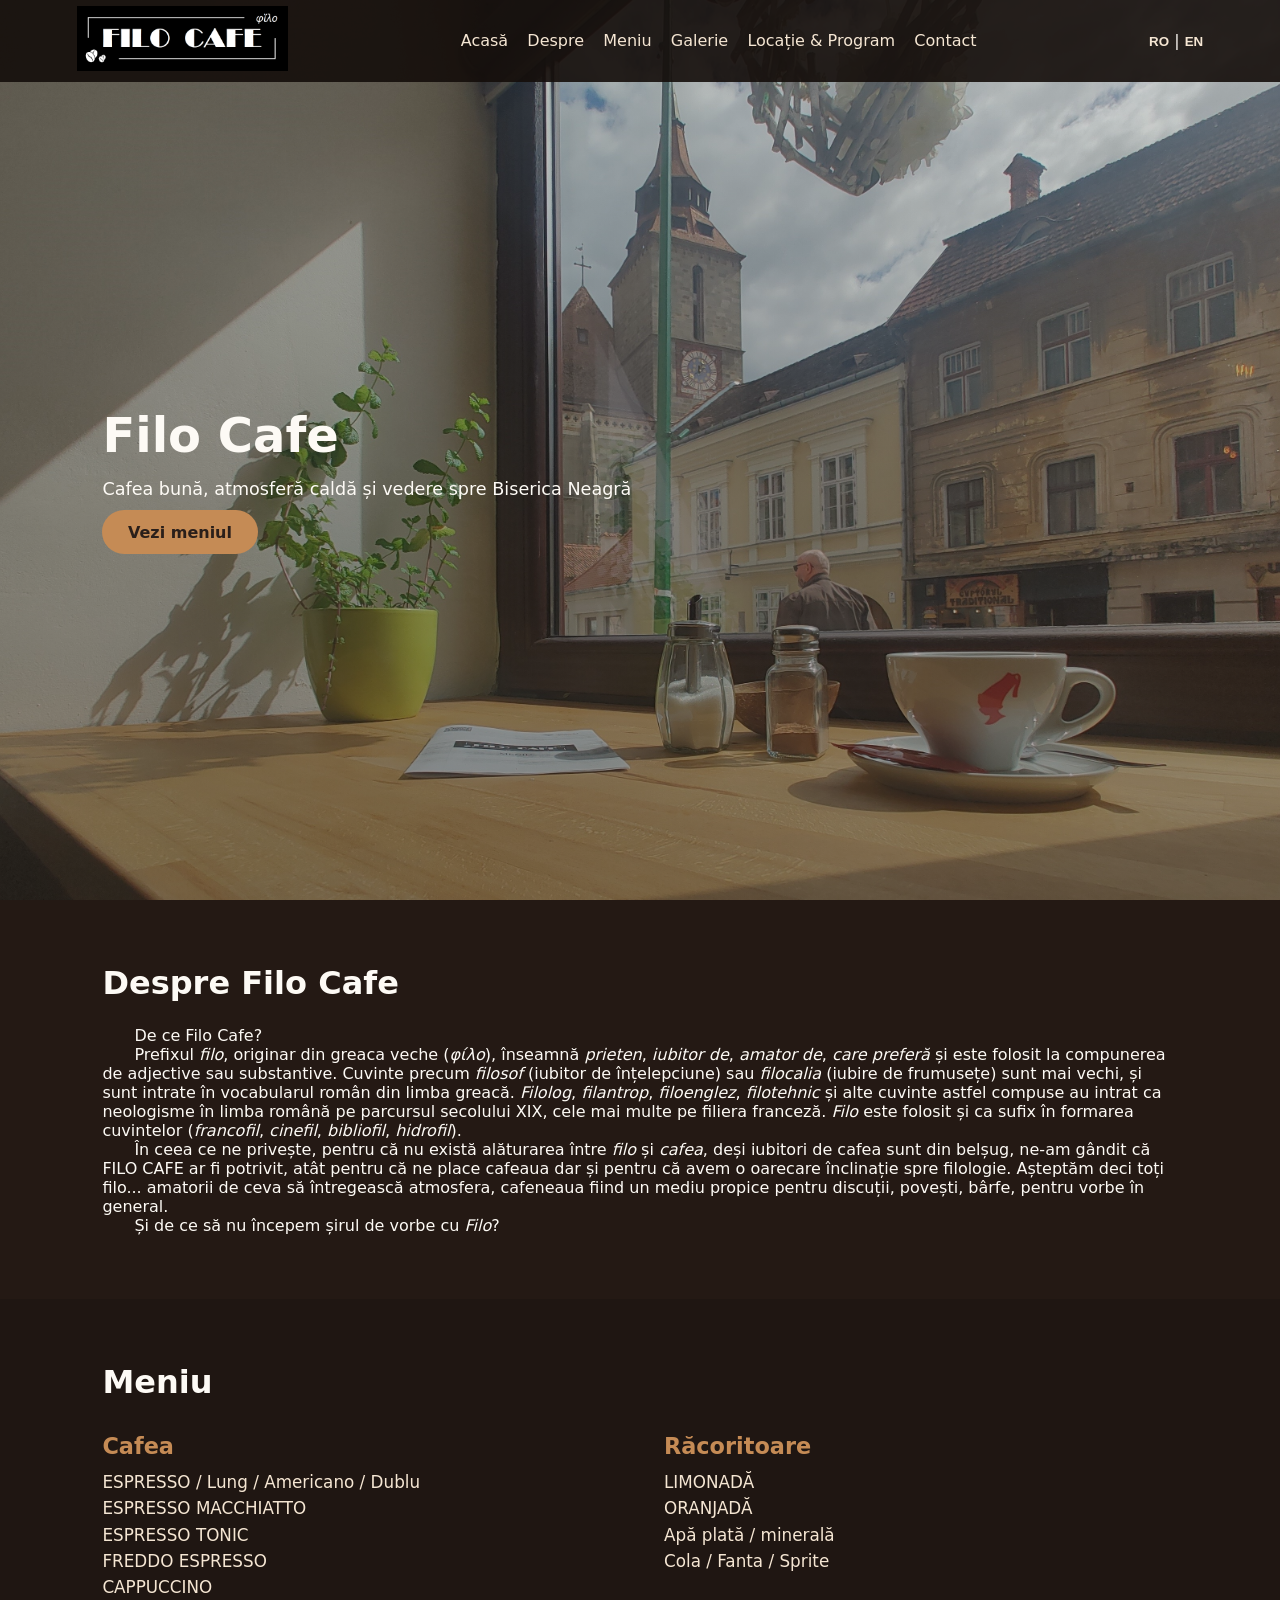
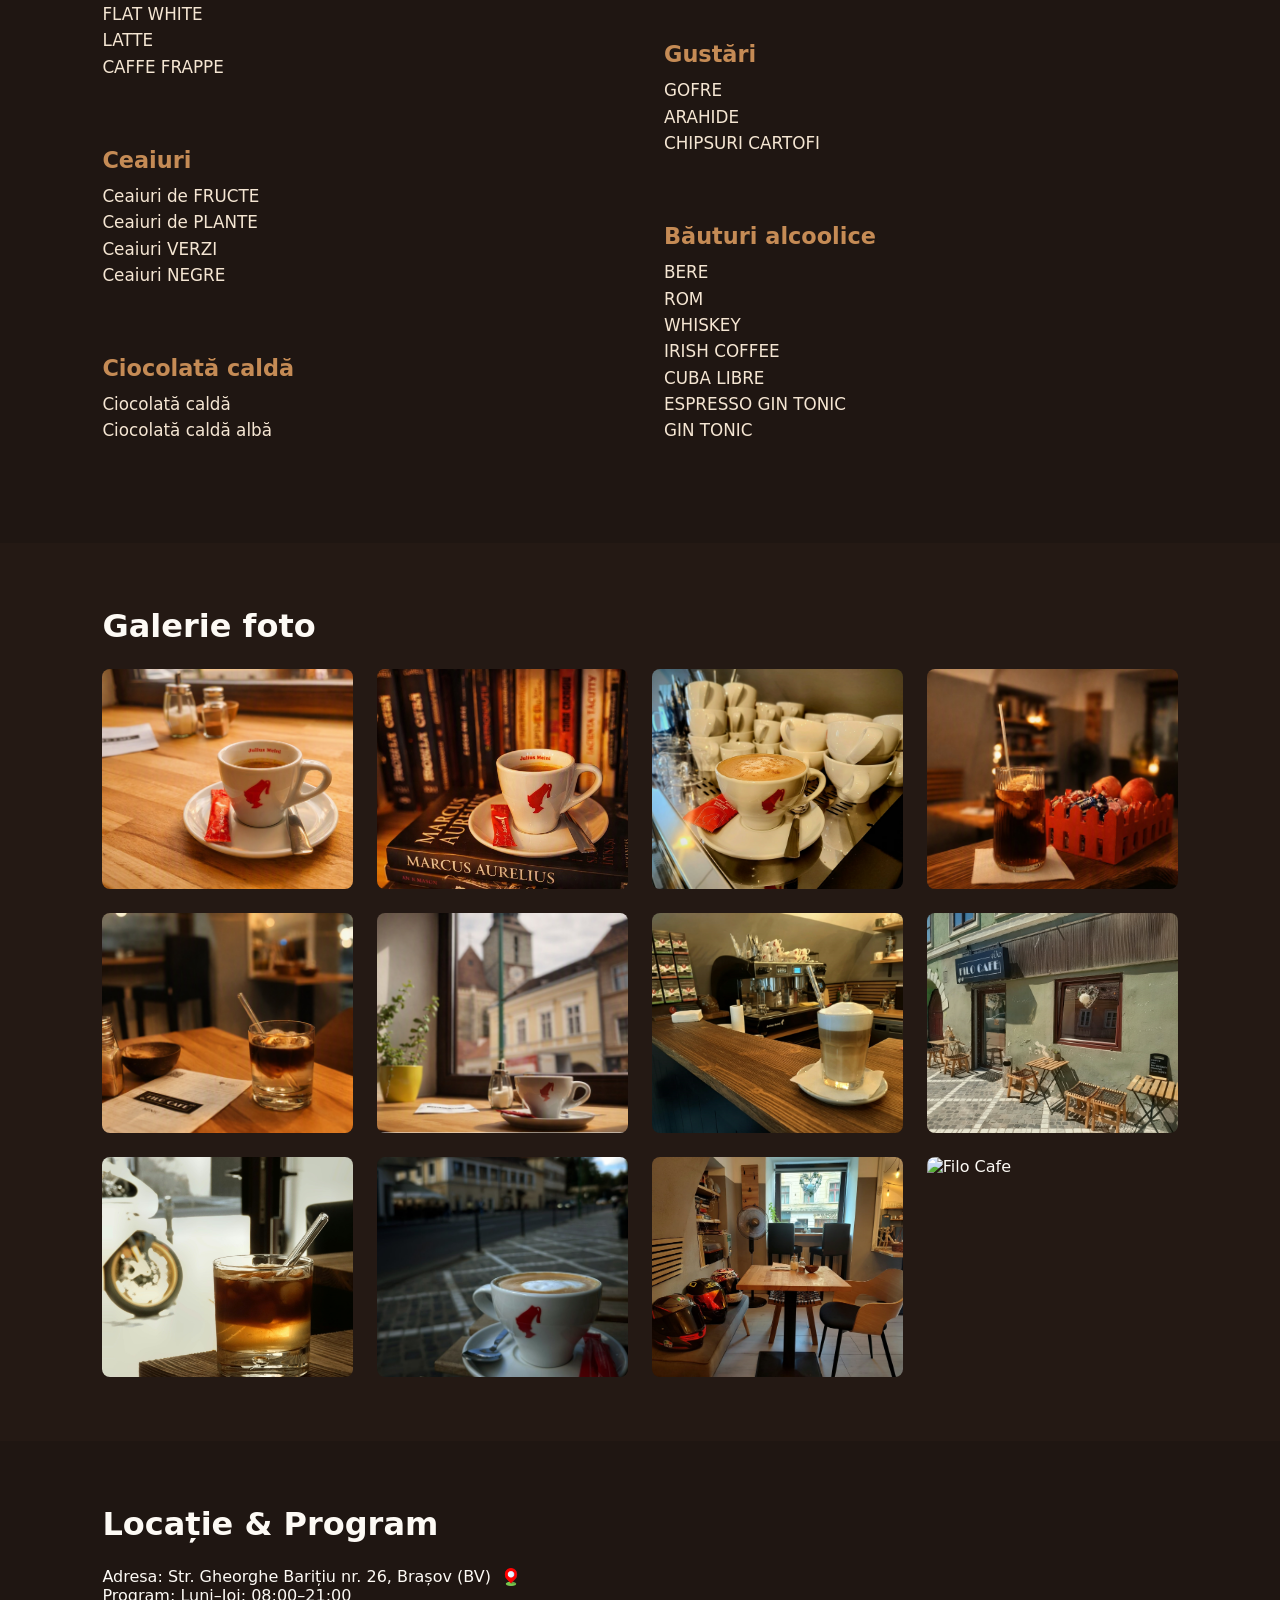
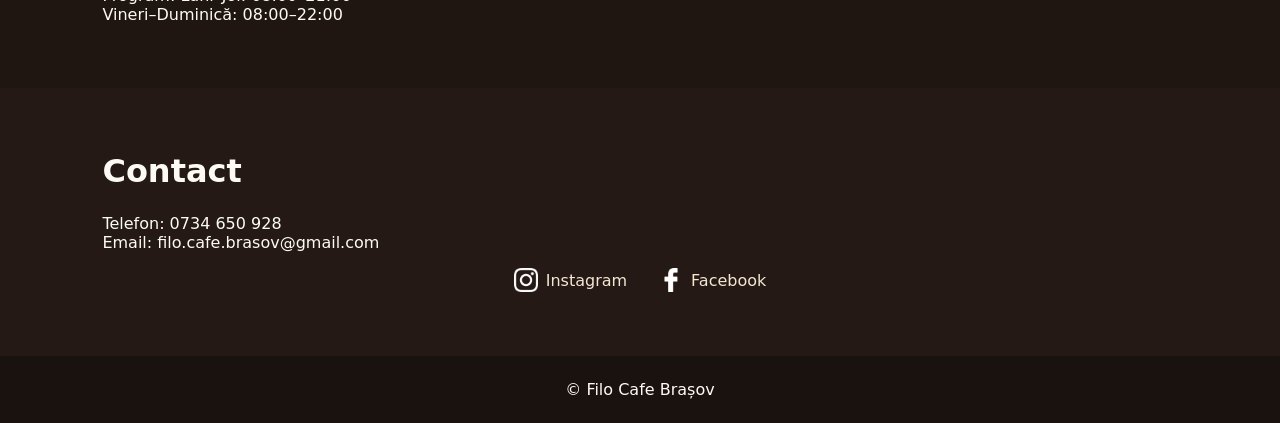
==== commit 4ac60153: "Add files via upload" ====
--- a/index.html
+++ b/index.html
@@ -1,24 +1,253 @@
-<!doctype html><html lang="ro"><head><meta charset="utf-8"><meta name="viewport" content="width=device-width, initial-scale=1"><title>FILO Cafe | Cafenea în Brașov, lângă Biserica Neagră</title>
-  <meta name="description" content="Cafea în centrul Brașovului, cu vedere spre Biserica Neagră. Descoperă meniul FILO Cafe, fotografiile și programul. Gheorghe Barițiu 26. Tel. 0734 650 928."><meta name="theme-color" content="#f3f2ed"><meta name="color-scheme" content="light dark">
-  <link rel="canonical" href="https://filocafe.ro/"><link rel="alternate" hreflang="ro" href="https://filocafe.ro/"><link rel="alternate" hreflang="en" href="https://filocafe.ro/en/"><link rel="alternate" hreflang="x-default" href="https://filocafe.ro/">
-  <meta property="og:type" content="website"><meta property="og:site_name" content="FILO Cafe Brașov"><meta property="og:title" content="FILO Cafe | Cafenea în Brașov, lângă Biserica Neagră"><meta property="og:description" content="Cafea în centrul Brașovului, cu vedere spre Biserica Neagră. Descoperă meniul FILO Cafe, fotografiile și programul. Gheorghe Barițiu 26. Tel. 0734 650 928."><meta property="og:url" content="https://filocafe.ro/"><meta property="og:image" content="https://filocafe.ro/assets/og-filo.jpg"><meta property="og:image:width" content="1200"><meta property="og:image:height" content="630"><meta property="og:image:alt" content="Cafea pe masa de la fereastra FILO Cafe, cu vedere spre Biserica Neagră din Brașov"><meta property="og:locale" content="ro_RO"><meta property="og:locale:alternate" content="en_GB">
-  <meta name="twitter:card" content="summary_large_image"><meta name="twitter:title" content="FILO Cafe | Cafenea în Brașov, lângă Biserica Neagră"><meta name="twitter:description" content="Cafea în centrul Brașovului, cu vedere spre Biserica Neagră. Descoperă meniul FILO Cafe, fotografiile și programul. Gheorghe Barițiu 26. Tel. 0734 650 928."><meta name="twitter:image" content="https://filocafe.ro/assets/og-filo.jpg">
-  <link rel="icon" href="/assets/logo.png" type="image/png"><link rel="preload" href="/assets/manrope-latin.woff2" as="font" type="font/woff2" crossorigin><link rel="preload" href="/assets/manrope-latin-ext.woff2" as="font" type="font/woff2" crossorigin>
-  <link rel="preload" as="image" href="/assets/background-960.webp" imagesrcset="/assets/background-640.webp 640w, /assets/background-960.webp 960w, /assets/background-1440.webp 1440w, /assets/background-1920.webp 1920w" imagesizes="(max-width: 767px) 100vw, 58vw">
-  <link rel="stylesheet" href="/styles.css"><script src="/app.js" defer></script><script type="application/ld+json">{"@context":"https://schema.org","@graph":[{"@type":"CafeOrCoffeeShop","@id":"https://filocafe.ro/#cafe","name":"FILO Cafe","url":"https://filocafe.ro/","description":"Cafea în centrul Brașovului, cu vedere spre Biserica Neagră. Descoperă meniul FILO Cafe, fotografiile și programul. Gheorghe Barițiu 26. Tel. 0734 650 928.","telephone":"+40734650928","email":"filo.cafe.brasov@gmail.com","image":["https://filocafe.ro/assets/background-1440.webp","https://filocafe.ro/assets/gallery8-1200.webp"],"logo":"https://filocafe.ro/assets/logo.png","address":{"@type":"PostalAddress","streetAddress":"Strada Gheorghe Barițiu 26","addressLocality":"Brașov","addressRegion":"Brașov","addressCountry":"RO"},"hasMap":"https://maps.app.goo.gl/Z9EzxRxtNqgg6wt87","hasMenu":"https://filocafe.ro/#menu","menu":"https://filocafe.ro/#menu","sameAs":["https://www.instagram.com/filocafebrasov","https://www.facebook.com/filo.cafe.brasov"],"openingHoursSpecification":[{"@type":"OpeningHoursSpecification","dayOfWeek":["Monday","Tuesday","Wednesday","Thursday"],"opens":"08:00","closes":"21:00"},{"@type":"OpeningHoursSpecification","dayOfWeek":["Friday","Saturday","Sunday"],"opens":"08:00","closes":"22:00"}]},{"@type":"WebSite","@id":"https://filocafe.ro/#website","url":"https://filocafe.ro/","name":"FILO Cafe Brașov","inLanguage":["ro","en"],"publisher":{"@id":"https://filocafe.ro/#cafe"}}]}</script></head><body>
-  <a class="skip-link" href="#main">Sari la conținut</a>
-  <header class="site-header"><a class="logo" href="#hero" aria-label="FILO Cafe, Acasă"><img src="/assets/logo-320.png" srcset="/assets/logo-160.png 160w, /assets/logo-320.png 320w, /assets/logo-480.png 480w" sizes="(max-width: 767px) 130px, 156px" width="1236" height="380" fetchpriority="high" alt="FILO Cafe"></a>
-  <nav id="main-menu" aria-label="Navigare principală"><a href="#hero">Acasă</a><a href="#about">Despre</a><a href="#menu">Meniu</a><a href="#gallery">Galerie</a><a href="#location">Locație & Program</a><a href="#contact">Contact</a></nav>
-  <div class="header-tools"><div class="languages"><a href="/" lang="ro" aria-label="Română" aria-current="page">RO</a><span>/</span><a href="/en/" lang="en" aria-label="English" >EN</a></div><button class="theme-toggle" aria-label="Schimbă tema" aria-pressed="false"><span aria-hidden="true">◐</span></button><button class="menu-toggle" aria-label="Deschide meniul de navigare" aria-expanded="false" aria-controls="main-menu"><span aria-hidden="true">☰</span></button></div></header>
-  <main id="main">
-  <section class="hero" id="hero" aria-labelledby="hero-title"><div class="hero-copy"><p class="eyebrow">CAFENEA ÎN CENTRUL BRAȘOVULUI</p><h1 id="hero-title">Cafea bună.<br>Priveliște pe măsură.</h1><p class="hero-intro">Un loc pentru cafea, conversații și o pauză cu vedere spre Biserica Neagră.</p><div class="hero-actions"><a class="button" href="#menu">Vezi meniul<span aria-hidden="true">↗</span></a><a class="text-link" href="#location">Cum ajungi la noi<span aria-hidden="true">↗</span></a></div></div><div class="hero-image"><img src="/assets/background-960.webp" srcset="/assets/background-640.webp 640w, /assets/background-960.webp 960w, /assets/background-1440.webp 1440w, /assets/background-1920.webp 1920w" sizes="(max-width: 767px) 100vw, 58vw" alt="Cafea pe masa de la fereastra FILO Cafe, cu vedere spre Biserica Neagră din Brașov" width="960" height="525" fetchpriority="high" decoding="async"></div></section>
-  <div class="info-strip" aria-label="FILO pe scurt"><a href="#location">Gheorghe Barițiu 26, Brașov<span aria-hidden="true">↗</span></a><p>Deschis zilnic de la 08:00</p><p>Cafea & conversații</p></div>
-  <section class="about section" id="about" aria-labelledby="about-title"><div class="about-image reveal"><img src="/assets/gallery2-800.webp" srcset="/assets/gallery2-480.webp 480w, /assets/gallery2-800.webp 800w, /assets/gallery2-1200.webp 1200w" sizes="(max-width: 767px) 100vw, 35vw" alt="Cafea lângă cărțile din cafenea" width="800" height="519" loading="lazy" decoding="async"></div><div class="about-copy reveal"><h2 id="about-title">Pentru iubitorii de cafea.<br>Și de vorbe.</h2><p>Filo înseamnă „prieten”, „iubitor de”. Am alăturat cuvântul pasiunii noastre pentru cafea și am creat un loc pentru discuții, povești și întâlniri în centrul Brașovului.</p><p class="about-closing">Și de ce să nu începem șirul de vorbe cu Filo?</p><details class="story"><summary>Povestea numelui<span aria-hidden="true">+</span></summary><p>Prefixul filo, originar din greaca veche (φίλο), înseamnă prieten, iubitor de, amator de sau care preferă. Îl întâlnim în cuvinte precum filosof, filolog, filantrop, dar și în cinefil sau bibliofil. Pentru că iubitori de cafea sunt din belșug, ne-am gândit că FILO CAFE ar fi potrivit: ne place cafeaua și avem o înclinație spre filologie. Așteptăm toți filo... amatorii de ceva să întregească atmosfera.</p></details></div></section>
-  <section class="menu-section section" id="menu" aria-labelledby="menu-title"><div class="section-heading reveal"><h2 id="menu-title">Ce bem azi?</h2><p>De la un espresso la prima oră, la ceva rece într-o după-amiază însorită. Alege-ți pauza.</p></div><div class="menu-layout"><div class="menu-content reveal"><div class="menu-tabs" aria-label="Categorii din meniu"><button id="tab-0" data-category="0" type="button">Cafea</button><button id="tab-1" data-category="1" type="button">Ceaiuri</button><button id="tab-2" data-category="2" type="button">Ciocolată caldă</button><button id="tab-3" data-category="3" type="button">Răcoritoare</button><button id="tab-4" data-category="4" type="button">Gustări</button><button id="tab-5" data-category="5" type="button">Băuturi alcoolice</button></div><div class="menu-panels"><section id="category-0" class="menu-panel" aria-labelledby="category-heading-0"><h3 id="category-heading-0">Cafea</h3><ul><li>Espresso</li><li>Espresso lung</li><li>Americano</li><li>Espresso dublu</li><li>Espresso macchiato</li><li>Espresso tonic</li><li>Freddo espresso</li><li>Cappuccino</li><li>Flat white</li><li>Latte</li><li>Caffè frappé</li></ul></section><section id="category-1" class="menu-panel" aria-labelledby="category-heading-1"><h3 id="category-heading-1">Ceaiuri</h3><ul><li>Ceai de fructe</li><li>Ceai de plante</li><li>Ceai verde</li><li>Ceai negru</li></ul></section><section id="category-2" class="menu-panel" aria-labelledby="category-heading-2"><h3 id="category-heading-2">Ciocolată caldă</h3><ul><li>Ciocolată caldă</li><li>Ciocolată caldă albă</li></ul></section><section id="category-3" class="menu-panel" aria-labelledby="category-heading-3"><h3 id="category-heading-3">Răcoritoare</h3><ul><li>Limonadă</li><li>Oranjadă</li><li>Apă plată / minerală</li><li>Cola / Fanta / Sprite</li></ul></section><section id="category-4" class="menu-panel" aria-labelledby="category-heading-4"><h3 id="category-heading-4">Gustări</h3><ul><li>Gofre</li><li>Arahide</li><li>Chipsuri de cartofi</li></ul></section><section id="category-5" class="menu-panel" aria-labelledby="category-heading-5"><h3 id="category-heading-5">Băuturi alcoolice</h3><ul><li>Bere</li><li>Rom</li><li>Whiskey</li><li>Irish coffee</li><li>Cuba libre</li><li>Espresso gin tonic</li><li>Gin tonic</li></ul></section></div><p class="menu-hint">Pentru prețuri și disponibilitate, te așteptăm în cafenea.</p></div><div class="menu-image reveal"><img src="/assets/gallery9-800.webp" srcset="/assets/gallery9-480.webp 480w, /assets/gallery9-800.webp 800w, /assets/gallery9-1200.webp 1200w" sizes="(max-width: 767px) 100vw, 30vw" alt="Espresso tonic în lumina ferestrei" width="800" height="935" loading="lazy" decoding="async"></div></div></section>
-  <section class="gallery-section" id="gallery" aria-labelledby="gallery-title"><div class="gallery-heading section-heading reveal"><h2 id="gallery-title">O privire în lumea Filo.</h2><p>Lumina de la fereastră. Cafeaua preferată. Orașul, chiar în fața ta.</p><div class="gallery-controls"><button class="round-button gallery-prev" aria-label="Fotografii anterioare" disabled>←</button><button class="round-button gallery-next" aria-label="Fotografii următoare">→</button></div></div><div class="gallery-track" tabindex="0" aria-label="Galerie"><button class="gallery-item " data-photo="6" aria-label="Deschide fotografia: Cafea și vedere spre Biserica Neagră"><img src="/assets/gallery6-800.webp" srcset="/assets/gallery6-480.webp 480w, /assets/gallery6-800.webp 800w, /assets/gallery6-1200.webp 1200w" sizes="(max-width: 767px) 78vw, 36vw" alt="Cafea și vedere spre Biserica Neagră" width="800" height="510" loading="lazy" decoding="async"></button><button class="gallery-item portrait" data-photo="3" aria-label="Deschide fotografia: Cappuccino la barul FILO Cafe"><img src="/assets/gallery3-800.webp" srcset="/assets/gallery3-480.webp 480w, /assets/gallery3-800.webp 800w, /assets/gallery3-1200.webp 1200w" sizes="(max-width: 767px) 78vw, 36vw" alt="Cappuccino la barul FILO Cafe" width="800" height="600" loading="lazy" decoding="async"></button><button class="gallery-item " data-photo="8" aria-label="Deschide fotografia: Fațada și terasa FILO Cafe, pe Gheorghe Barițiu"><img src="/assets/gallery8-800.webp" srcset="/assets/gallery8-480.webp 480w, /assets/gallery8-800.webp 800w, /assets/gallery8-1200.webp 1200w" sizes="(max-width: 767px) 78vw, 36vw" alt="Fațada și terasa FILO Cafe, pe Gheorghe Barițiu" width="800" height="600" loading="lazy" decoding="async"></button><button class="gallery-item " data-photo="4" aria-label="Deschide fotografia: Cafea cu gheață în cafenea"><img src="/assets/gallery4-800.webp" srcset="/assets/gallery4-480.webp 480w, /assets/gallery4-800.webp 800w, /assets/gallery4-1200.webp 1200w" sizes="(max-width: 767px) 78vw, 36vw" alt="Cafea cu gheață în cafenea" width="800" height="514" loading="lazy" decoding="async"></button><button class="gallery-item portrait" data-photo="1" aria-label="Deschide fotografia: Espresso pe masa de lemn, la FILO Cafe"><img src="/assets/gallery1-800.webp" srcset="/assets/gallery1-480.webp 480w, /assets/gallery1-800.webp 800w, /assets/gallery1-1200.webp 1200w" sizes="(max-width: 767px) 78vw, 36vw" alt="Espresso pe masa de lemn, la FILO Cafe" width="800" height="534" loading="lazy" decoding="async"></button><button class="gallery-item " data-photo="5" aria-label="Deschide fotografia: Espresso tonic pe masă"><img src="/assets/gallery5-800.webp" srcset="/assets/gallery5-480.webp 480w, /assets/gallery5-800.webp 800w, /assets/gallery5-1200.webp 1200w" sizes="(max-width: 767px) 78vw, 36vw" alt="Espresso tonic pe masă" width="800" height="511" loading="lazy" decoding="async"></button><button class="gallery-item " data-photo="7" aria-label="Deschide fotografia: Latte la bar"><img src="/assets/gallery7-800.webp" srcset="/assets/gallery7-480.webp 480w, /assets/gallery7-800.webp 800w, /assets/gallery7-1200.webp 1200w" sizes="(max-width: 767px) 78vw, 36vw" alt="Latte la bar" width="800" height="640" loading="lazy" decoding="async"></button><button class="gallery-item portrait" data-photo="9" aria-label="Deschide fotografia: Espresso tonic în lumina ferestrei"><img src="/assets/gallery9-800.webp" srcset="/assets/gallery9-480.webp 480w, /assets/gallery9-800.webp 800w, /assets/gallery9-1200.webp 1200w" sizes="(max-width: 767px) 78vw, 36vw" alt="Espresso tonic în lumina ferestrei" width="800" height="935" loading="lazy" decoding="async"></button><button class="gallery-item " data-photo="10" aria-label="Deschide fotografia: Cafea cu vedere spre centrul Brașovului"><img src="/assets/gallery10-800.webp" srcset="/assets/gallery10-480.webp 480w, /assets/gallery10-800.webp 800w, /assets/gallery10-1200.webp 1072w" sizes="(max-width: 767px) 78vw, 36vw" alt="Cafea cu vedere spre centrul Brașovului" width="800" height="926" loading="lazy" decoding="async"></button><button class="gallery-item " data-photo="11" aria-label="Deschide fotografia: Interiorul FILO Cafe și masa de lângă fereastră"><img src="/assets/gallery11-800.webp" srcset="/assets/gallery11-480.webp 480w, /assets/gallery11-800.webp 800w, /assets/gallery11-1200.webp 1200w" sizes="(max-width: 767px) 78vw, 36vw" alt="Interiorul FILO Cafe și masa de lângă fereastră" width="800" height="600" loading="lazy" decoding="async"></button><button class="gallery-item portrait" data-photo="2" aria-label="Deschide fotografia: Cafea lângă cărțile din cafenea"><img src="/assets/gallery2-800.webp" srcset="/assets/gallery2-480.webp 480w, /assets/gallery2-800.webp 800w, /assets/gallery2-1200.webp 1200w" sizes="(max-width: 767px) 78vw, 36vw" alt="Cafea lângă cărțile din cafenea" width="800" height="519" loading="lazy" decoding="async"></button></div></section>
-  <section class="location section" id="location" aria-labelledby="location-title"><div class="location-copy reveal"><h2 id="location-title">Chiar aici.<br>În inima Brașovului.</h2><p>Ne găsești pe strada Gheorghe Barițiu, la numărul 26, lângă Biserica Neagră. Oprește-te pentru o cafea când explorezi centrul orașului.</p><div class="visit-details"><div><h3>Adresa</h3><address>Str. Gheorghe Barițiu nr. 26<br>Brașov, România</address></div><div><h3>Program</h3><dl><div><dt>Luni - Joi</dt><dd>08:00 - 21:00</dd></div><div><dt>Vineri - Duminică</dt><dd>08:00 - 22:00</dd></div></dl></div></div><a class="button" href="https://maps.app.goo.gl/Z9EzxRxtNqgg6wt87" target="_blank" rel="noopener noreferrer">Deschide în Google Maps<span aria-hidden="true">↗</span></a></div><div class="location-image reveal"><img src="/assets/gallery8-800.webp" srcset="/assets/gallery8-480.webp 480w, /assets/gallery8-800.webp 800w, /assets/gallery8-1200.webp 1200w" sizes="(max-width: 767px) 100vw, 46vw" alt="Intrarea și terasa FILO Cafe la Gheorghe Barițiu 26 în Brașov" width="800" height="600" loading="lazy" decoding="async"></div></section>
-  <section class="faq section" aria-labelledby="faq-title"><h2 id="faq-title" class="reveal">Bine de știut.</h2><div class="faq-list reveal"><details><summary>Unde este FILO Cafe în Brașov?<span aria-hidden="true">+</span></summary><p>FILO Cafe este pe strada Gheorghe Barițiu nr. 26, în centrul Brașovului, lângă Biserica Neagră.</p></details><details><summary>Care este programul cafenelei?<span aria-hidden="true">+</span></summary><p>Suntem deschiși de luni până joi între 08:00 și 21:00, iar de vineri până duminică între 08:00 și 22:00.</p></details><details><summary>Ce cafea găsesc la FILO?<span aria-hidden="true">+</span></summary><p>În meniu găsești espresso, americano, cappuccino, flat white, latte, espresso tonic, freddo espresso și caffè frappé.</p></details></div></section>
-  <section class="contact section" id="contact" aria-labelledby="contact-title"><h2 class="reveal" id="contact-title">Ne vedem la Filo.</h2><div class="contact-row"><p>Ai o întrebare? Dă-ne un telefon sau scrie-ne.</p><div class="contact-links"><a href="tel:+40734650928"><span>Sună-ne</span>0734 650 928 <span aria-hidden="true">↗</span></a><a href="mailto:filo.cafe.brasov@gmail.com"><span>Scrie-ne</span>filo.cafe.brasov@gmail.com <span aria-hidden="true">↗</span></a></div></div><div class="socials"><a href="https://www.instagram.com/filocafebrasov" target="_blank" rel="noopener noreferrer">Instagram <span aria-hidden="true">↗</span></a><a href="https://www.facebook.com/filo.cafe.brasov" target="_blank" rel="noopener noreferrer">Facebook <span aria-hidden="true">↗</span></a></div></section>
-  </main><footer><div class="footer-wordmark" aria-hidden="true">FILO CAFE</div><div class="footer-bottom"><p>© 2026 FILO Cafe Brașov. Toate drepturile rezervate.</p><p>Cafea bună. Atmosferă caldă. Brașov.</p><a href="#hero">Înapoi sus ↑</a></div></footer>
-  <dialog class="lightbox" aria-label="Galerie"><button class="lightbox-close round-button" aria-label="Închide fotografia">×</button><div class="lightbox-content"><img alt="" width="1600" height="1200" decoding="async"><p class="lightbox-caption"></p></div><button class="lightbox-prev round-button" aria-label="Fotografii anterioare">←</button><button class="lightbox-next round-button" aria-label="Fotografii următoare">→</button></dialog>
-  </body></html>+<!DOCTYPE html>
+<html lang="ro">
+<head>
+<meta charset="UTF-8">
+<title>Filo Cafe Brașov</title>
+<meta name="viewport" content="width=device-width, initial-scale=1.0">
+<link rel="stylesheet" href="style.css">
+
+<style>
+.about-text p {
+    text-indent: 2em;
+}
+</style>
+</head>
+
+<body>
+
+<!-- NAVBAR -->
+<header class="navbar">
+
+    <div class="logo">
+        <img src="logo.png" alt="Filo Cafe">
+    </div>
+
+    <!-- MENIU MOBIL -->
+    <div class="mobile-menu-icon" onclick="toggleMenu()">☰</div>
+
+    <nav id="main-menu">
+        <ul>
+            <li><a href="#hero" data-i18n="nav_home">Acasă</a></li>
+            <li><a href="#about" data-i18n="nav_about">Despre</a></li>
+            <li><a href="#menu" data-i18n="nav_menu">Meniu</a></li>
+            <li><a href="#gallery" data-i18n="nav_gallery">Galerie</a></li>
+            <li><a href="#location" data-i18n="nav_location">Locație & Program</a></li>
+            <li><a href="#contact" data-i18n="nav_contact">Contact</a></li>
+        </ul>
+    </nav>
+
+    <div class="lang-switch">
+        <button id="lang-ro">RO</button> |
+        <button id="lang-en">EN</button>
+    </div>
+
+</header>
+
+<!-- HERO -->
+<section id="hero" class="hero">
+    <div class="hero-content">
+        <h1 data-i18n="hero_title">Filo Cafe</h1>
+        <p data-i18n="hero_subtitle">Cafea bună, atmosferă caldă și vedere spre Biserica Neagră</p>
+        <a href="#menu" class="btn" data-i18n="cta_button">Vezi meniul</a>
+    </div>
+</section>
+
+<!-- DESPRE -->
+<section id="about" class="section">
+    <h2 data-i18n="about_title">Despre Filo Cafe</h2>
+
+    <div id="about-text-ro" class="about-text">
+        <p>De ce Filo Cafe?</p>
+
+        <p>
+            Prefixul <i>filo</i>, originar din greaca veche (<i>φίλο</i>), înseamnă <i>prieten</i>, <i>iubitor de</i>, <i>amator de</i>, <i>care preferă</i> și este folosit la compunerea de adjective sau substantive.
+            Cuvinte precum <i>filosof</i> (iubitor de înțelepciune) sau <i>filocalia</i> (iubire de frumusețe) sunt mai vechi, și sunt intrate în vocabularul român din limba greacă.
+            <i>Filolog</i>, <i>filantrop</i>, <i>filoenglez</i>, <i>filotehnic</i> și alte cuvinte astfel compuse au intrat ca neologisme în limba română pe parcursul secolului XIX, cele mai multe pe filiera franceză.
+            <i>Filo</i> este folosit și ca sufix în formarea cuvintelor (<i>francofil</i>, <i>cinefil</i>, <i>bibliofil</i>, <i>hidrofil</i>).
+        </p>
+
+        <p>
+            În ceea ce ne privește, pentru că nu există alăturarea între <i>filo</i> și <i>cafea</i>, deși iubitori de cafea sunt din belșug, ne-am gândit că FILO CAFE ar fi potrivit,
+            atât pentru că ne place cafeaua dar și pentru că avem o oarecare înclinație spre filologie.
+            Așteptăm deci toți filo... amatorii de ceva să întregească atmosfera, cafeneaua fiind un mediu propice pentru discuții, povești, bârfe, pentru vorbe în general.
+        </p>
+
+        <p>
+            Și de ce să nu începem șirul de vorbe cu <i>Filo</i>?
+        </p>
+
+    </div>
+
+    <div id="about-text-en" class="about-text" style="display:none;">
+        <p>Why Filo Cafe?</p>
+
+        <p>
+            The prefix <i>philo</i> (<i>filo</i> in Romanian), originating from ancient Greek (<i>φῐλο</i>), means <i>friend of</i>, <i>lover of</i>, <i>who prefers</i> and is used to compose adjectives or nouns.
+            Words such as <i>philosopher</i> (lover of wisdom) or <i>philolocalia</i> (love for beauty) are older, and entered the Romanian vocabulary from the old Greek language.
+            <i>Philologist</i>, <i>philanthropist</i>, <i>philogerman</i>, <i>philotechnic</i> and other words thus composed entered the Romanian language as neologisms during the 19th century, most of them primarily from French.
+            <i>Philo</i> is also used as a suffix in the formation of words (<i>francophile</i>, <i>cinephile</i>, <i>bibliophile</i>, <i>hydrophile</i>).
+        </p>
+
+        <p>
+            As far as we’re concerned, because the words <i>philo</i> and <i>coffee</i> never met to form a word, although coffee lovers are plentiful, we thought that FILO CAFE would be appropriate,
+            both because we like coffee but also because we have a certain inclination towards philology.
+            So we hope all the <i>philo</i>... lovers to join us and complete the atmosphere, the café being a conducive environment for discussions, stories, gossip, and conversation in general.
+        </p>
+
+        <p>
+            And why not start the conversation with <i>Filo</i>?
+        </p>
+
+
+    </div>
+</section>
+
+<!-- MENIU -->
+<section id="menu" class="section">
+    <h2 data-i18n="menu_title">Meniu</h2>
+
+    <div class="menu-columns">
+
+        <div class="menu-column">
+            <div class="menu-category">
+                <h3 data-i18n="menu_coffee">Cafea</h3>
+                <ul>
+                    <li data-i18n="coffee_espresso">ESPRESSO / Lung / Americano / Dublu</li>
+                    <li data-i18n="coffee_macchiato">ESPRESSO MACCHIATTO</li>
+                    <li data-i18n="coffee_tonic">ESPRESSO TONIC</li>
+                    <li data-i18n="coffee_freddo">FREDDO ESPRESSO</li>
+                    <li data-i18n="coffee_cappuccino">CAPPUCCINO</li>
+                    <li data-i18n="coffee_flatwhite">FLAT WHITE</li>
+                    <li data-i18n="coffee_latte">LATTE</li>
+                    <li data-i18n="coffee_frappe">CAFFE FRAPPE</li>
+                </ul>
+            </div>
+
+            <div class="menu-category">
+                <h3 data-i18n="menu_tea">Ceaiuri</h3>
+                <ul>
+                    <li data-i18n="tea_fruit">Ceaiuri de FRUCTE</li>
+                    <li data-i18n="tea_plants">Ceaiuri de PLANTE</li>
+                    <li data-i18n="tea_green">Ceaiuri VERZI</li>
+                    <li data-i18n="tea_black">Ceaiuri NEGRE</li>
+                </ul>
+            </div>
+
+            <div class="menu-category">
+                <h3 data-i18n="menu_chocolate">Ciocolată caldă</h3>
+                <ul>
+                    <li data-i18n="choc_normal">Ciocolată caldă</li>
+                    <li data-i18n="choc_white">Ciocolată caldă albă</li>
+                </ul>
+            </div>
+        </div>
+
+        <div class="menu-column">
+            <div class="menu-category">
+                <h3 data-i18n="menu_softdrinks">Răcoritoare</h3>
+                <ul>
+                    <li data-i18n="soft_lemonade">LIMONADĂ</li>
+                    <li data-i18n="soft_orange">ORANJADĂ</li>
+                    <li data-i18n="soft_water">Apă plată / minerală</li>
+                    <li data-i18n="soft_soda">Cola / Fanta / Sprite</li>
+                </ul>
+            </div>
+
+            <div class="menu-category">
+                <h3 data-i18n="menu_snacks">Gustări</h3>
+                <ul>
+                    <li data-i18n="snack_gofre">GOFRE</li>
+                    <li data-i18n="snack_arahide">ARAHIDE</li>
+                    <li data-i18n="snack_chips">CHIPSURI CARTOFI</li>
+                </ul>
+            </div>
+
+            <div class="menu-category">
+                <h3 data-i18n="menu_alcohol">Băuturi alcoolice</h3>
+                <ul>
+                    <li data-i18n="alcohol_beer">BERE</li>
+                    <li data-i18n="alcohol_rum">ROM</li>
+                    <li data-i18n="alcohol_whiskey">WHISKEY</li>
+                    <li data-i18n="alcohol_irishcoffee">IRISH COFFEE</li>
+                    <li data-i18n="alcohol_cubalibre">CUBA LIBRE</li>
+                    <li data-i18n="alcohol_espressogintonic">ESPRESSO GIN TONIC</li>
+                    <li data-i18n="alcohol_gintonic">GIN TONIC</li>
+                </ul>
+            </div>
+        </div>
+
+    </div>
+</section>
+
+<!-- GALERIE -->
+<section id="gallery" class="section">
+    <h2 data-i18n="gallery_title">Galerie foto</h2>
+
+    <div class="gallery-grid">
+        <img src="gallery1.jpg" class="gallery-item" alt="Filo Cafe">
+        <img src="gallery2.jpg" class="gallery-item" alt="Filo Cafe">
+        <img src="gallery3.jpg" class="gallery-item" alt="Filo Cafe">
+        <img src="gallery4.jpg" class="gallery-item" alt="Filo Cafe">
+        <img src="gallery5.jpg" class="gallery-item" alt="Filo Cafe">
+        <img src="gallery6.jpg" class="gallery-item" alt="Filo Cafe">
+        <img src="gallery7.jpg" class="gallery-item" alt="Filo Cafe">
+        <img src="gallery8.jpg" class="gallery-item" alt="Filo Cafe">
+        <img src="gallery9.jpg" class="gallery-item" alt="Filo Cafe">
+        <img src="gallery10.jpg" class="gallery-item" alt="Filo Cafe">
+        <img src="gallery11.jpg" class="gallery-item" alt="Filo Cafe">
+        <img src="gallery12.jpg" class="gallery-item" alt="Filo Cafe">
+    </div>
+
+    <div id="lightbox" class="lightbox">
+        <img id="lightbox-img" src="" alt="">
+    </div>
+</section>
+
+<!-- LOCAȚIE -->
+<section id="location" class="section">
+    <h2 data-i18n="location_title">Locație & Program</h2>
+
+    <p>
+        <span data-i18n="location_address">
+            Adresa: Str. Gheorghe Barițiu nr. 26, Brașov (BV)
+        </span>
+        <a href="https://maps.app.goo.gl/Z9EzxRxtNqgg6wt87" target="_blank">
+            <img src="location.png" alt="Locație"
+            style="width:18px; vertical-align:middle; margin-left:6px;">
+        </a>
+    </p>
+
+    <p data-i18n="location_schedule">
+        Program: Luni–Joi: 08:00–21:00<br>
+        Vineri–Duminică: 08:00–22:00
+    </p>
+</section>
+
+<!-- CONTACT -->
+<section id="contact" class="section">
+    <h2 data-i18n="contact_title">Contact</h2>
+
+    <p data-i18n="contact_phone">Telefon: 0734 650 928</p>
+    <p data-i18n="contact_email">Email: filo.cafe.brasov@gmail.com</p>
+
+    <div class="social-links">
+        <a href="https://www.instagram.com/filocafebrasov" target="_blank" class="social-icon">
+            <img src="instagram.png" alt="Instagram">
+            <span data-i18n="social_instagram">Instagram</span>
+        </a>
+
+        <a href="https://www.facebook.com/filo.cafe.brasov" target="_blank" class="social-icon">
+            <img src="facebook.png" alt="Facebook">
+            <span data-i18n="social_facebook">Facebook</span>
+        </a>
+    </div>
+</section>
+
+<!-- FOOTER -->
+<footer class="footer">
+    <p>&copy; Filo Cafe Brașov</p>
+</footer>
+
+<script src="script.js"></script>
+</body>
+</html>
--- a/style.css
+++ b/style.css
@@ -0,0 +1,283 @@
+:root {
+  --espresso: #2a1f1a;
+  --caramel: #c58b55;
+  --crema: #f5e6d3;
+  --text: #fdfaf5;
+}
+
+* {
+  margin: 0;
+  padding: 0;
+  box-sizing: border-box;
+}
+
+body {
+  font-family: system-ui, sans-serif;
+  background: var(--espresso);
+  color: var(--text);
+  overflow-x: hidden;
+}
+
+/* NAVBAR */
+.navbar {
+  position: fixed;
+  top: 0;
+  width: 100%;
+  padding: 0.4rem 6vw;
+  display: flex;
+  justify-content: space-between;
+  align-items: center;
+  background: rgba(20, 14, 10, 0.9);
+  z-index: 100;
+}
+
+.logo img {
+  height: 65px;
+}
+
+.navbar ul {
+  list-style: none;
+  display: flex;
+  gap: 1.2rem;
+}
+
+.navbar a {
+  color: var(--crema);
+  text-decoration: none;
+  font-weight: 500;
+}
+
+.navbar a:hover {
+  color: var(--caramel);
+}
+
+/* LIMBA */
+.lang-switch button {
+  background: none;
+  border: none;
+  color: var(--crema);
+  font-weight: 600;
+  cursor: pointer;
+}
+
+.lang-switch button:hover {
+  color: var(--caramel);
+}
+
+/* HERO */
+.hero {
+  min-height: 100vh;
+  padding: 7rem 8vw 4rem;
+  display: flex;
+  align-items: center;
+
+  background: linear-gradient(
+      rgba(42, 31, 26, 0.20),
+      rgba(42, 31, 26, 0.45)
+    ),
+    url('background.jpg') center / cover no-repeat;
+}
+
+.hero h1 {
+  font-size: 3rem;
+  margin-bottom: 1rem;
+}
+
+.hero p {
+  font-size: 1.1rem;
+  margin-bottom: 1.5rem;
+}
+
+.btn {
+  padding: 0.8rem 1.6rem;
+  background: var(--caramel);
+  color: var(--espresso);
+  text-decoration: none;
+  font-weight: 600;
+  border-radius: 999px;
+}
+
+/* SEC?IUNI */
+.section {
+  padding: 4rem 8vw;
+  background: #1f1612;
+}
+
+.section:nth-of-type(even) {
+  background: #241914;
+}
+
+.section h2 {
+  font-size: 2rem;
+  margin-bottom: 1.5rem;
+}
+
+/* MENIU */
+.menu-category {
+  margin-bottom: 2rem;
+}
+
+.menu-category h3 {
+  margin-bottom: 0.8rem;
+  font-size: 1.4rem;
+  color: var(--caramel);
+}
+
+.menu-category ul {
+  list-style: none;
+  padding-left: 0;
+}
+
+.menu-category ul li {
+  margin-bottom: 0.4rem;
+  font-size: 1.05rem;
+  color: var(--crema);
+}
+
+/* GALERIE */
+.gallery-grid {
+  display: grid;
+  grid-template-columns: repeat(auto-fit, minmax(250px, 1fr));
+  gap: 1.5rem;
+}
+
+.gallery-item {
+  width: 100%;
+  height: 220px;
+  object-fit: cover;
+  border-radius: 8px;
+  cursor: pointer;
+  transition: transform 0.3s ease;
+}
+
+.gallery-item:hover {
+  transform: scale(1.03);
+}
+
+.lightbox {
+  position: fixed;
+  top: 0;
+  left: 0;
+  width: 100%;
+  height: 100%;
+  background: rgba(0,0,0,0.85);
+  display: none;
+  justify-content: center;
+  align-items: center;
+  z-index: 999;
+}
+
+.lightbox img {
+  max-width: 90%;
+  max-height: 90%;
+  border-radius: 10px;
+}
+
+/* FOOTER */
+.footer {
+  text-align: center;
+  padding: 1.5rem 0;
+  background: #1a120e;
+}
+
+.social-links {
+  margin-top: 1rem;
+  display: flex;
+  justify-content: center;
+  gap: 2rem;
+}
+
+.social-icon {
+  display: flex;
+  align-items: center;
+  gap: 0.5rem;
+  text-decoration: none;
+  color: var(--crema);
+  font-weight: 500;
+}
+
+.social-icon img {
+  height: 24px;
+  width: 24px;
+  filter: brightness(0) invert(1);
+  transition: transform 0.2s ease;
+}
+
+.social-icon:hover img {
+  transform: scale(1.15);
+}
+
+.social-icon:hover span {
+  color: var(--caramel);
+}
+
+/* MENIU �N DOUA COLOANE */
+.menu-columns {
+  display: grid;
+  grid-template-columns: repeat(2, 1fr);
+  gap: 3rem;
+  margin-top: 2rem;
+}
+
+.menu-column {
+  display: flex;
+  flex-direction: column;
+  gap: 2rem;
+}
+
+/* MENIU MOBIL */
+.mobile-menu-icon {
+  display: none;
+  font-size: 32px;
+  color: var(--crema);
+  cursor: pointer;
+}
+
+@media (max-width: 768px) {
+
+  .navbar {
+    flex-wrap: wrap;
+  }
+
+  /* Ascunde meniul desktop complet */
+  nav ul {
+    display: none !important;
+    flex-direction: column;
+    gap: 1rem;
+    background: rgba(20, 14, 10, 0.95);
+    padding: 1.5rem;
+    border-radius: 8px;
+    margin-top: 1rem;
+    width: 100%;
+  }
+
+  /* Meniul mobil activ */
+  nav ul.active {
+    display: flex !important;
+  }
+
+  .mobile-menu-icon {
+    display: block;
+  }
+
+  .hero {
+    padding: 5rem 6vw 3rem;
+    text-align: center;
+  }
+
+  .logo img {
+    height: 50px;
+  }
+
+  .menu-columns {
+    grid-template-columns: 1fr;
+  }
+
+  .section {
+    padding: 2.5rem 6vw;
+  }
+
+  .gallery-item {
+    height: 180px;
+  }
+}
